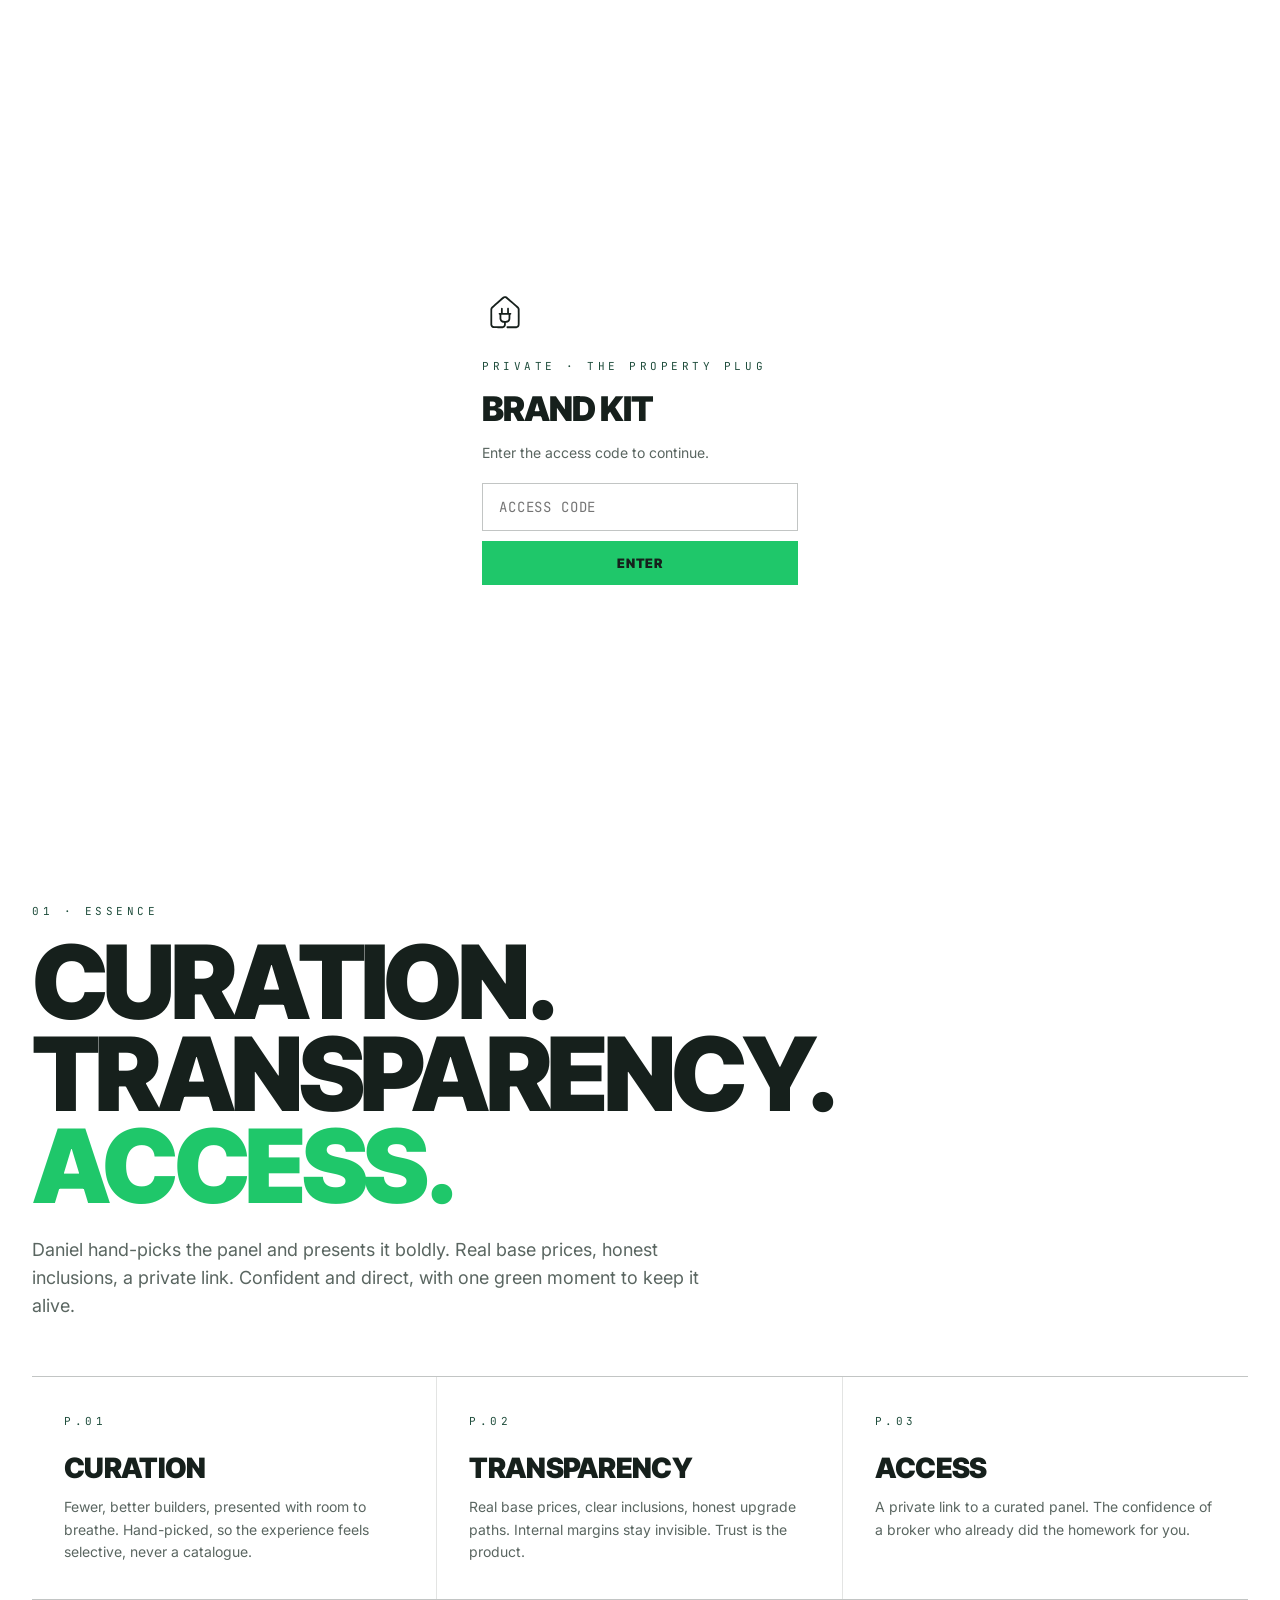
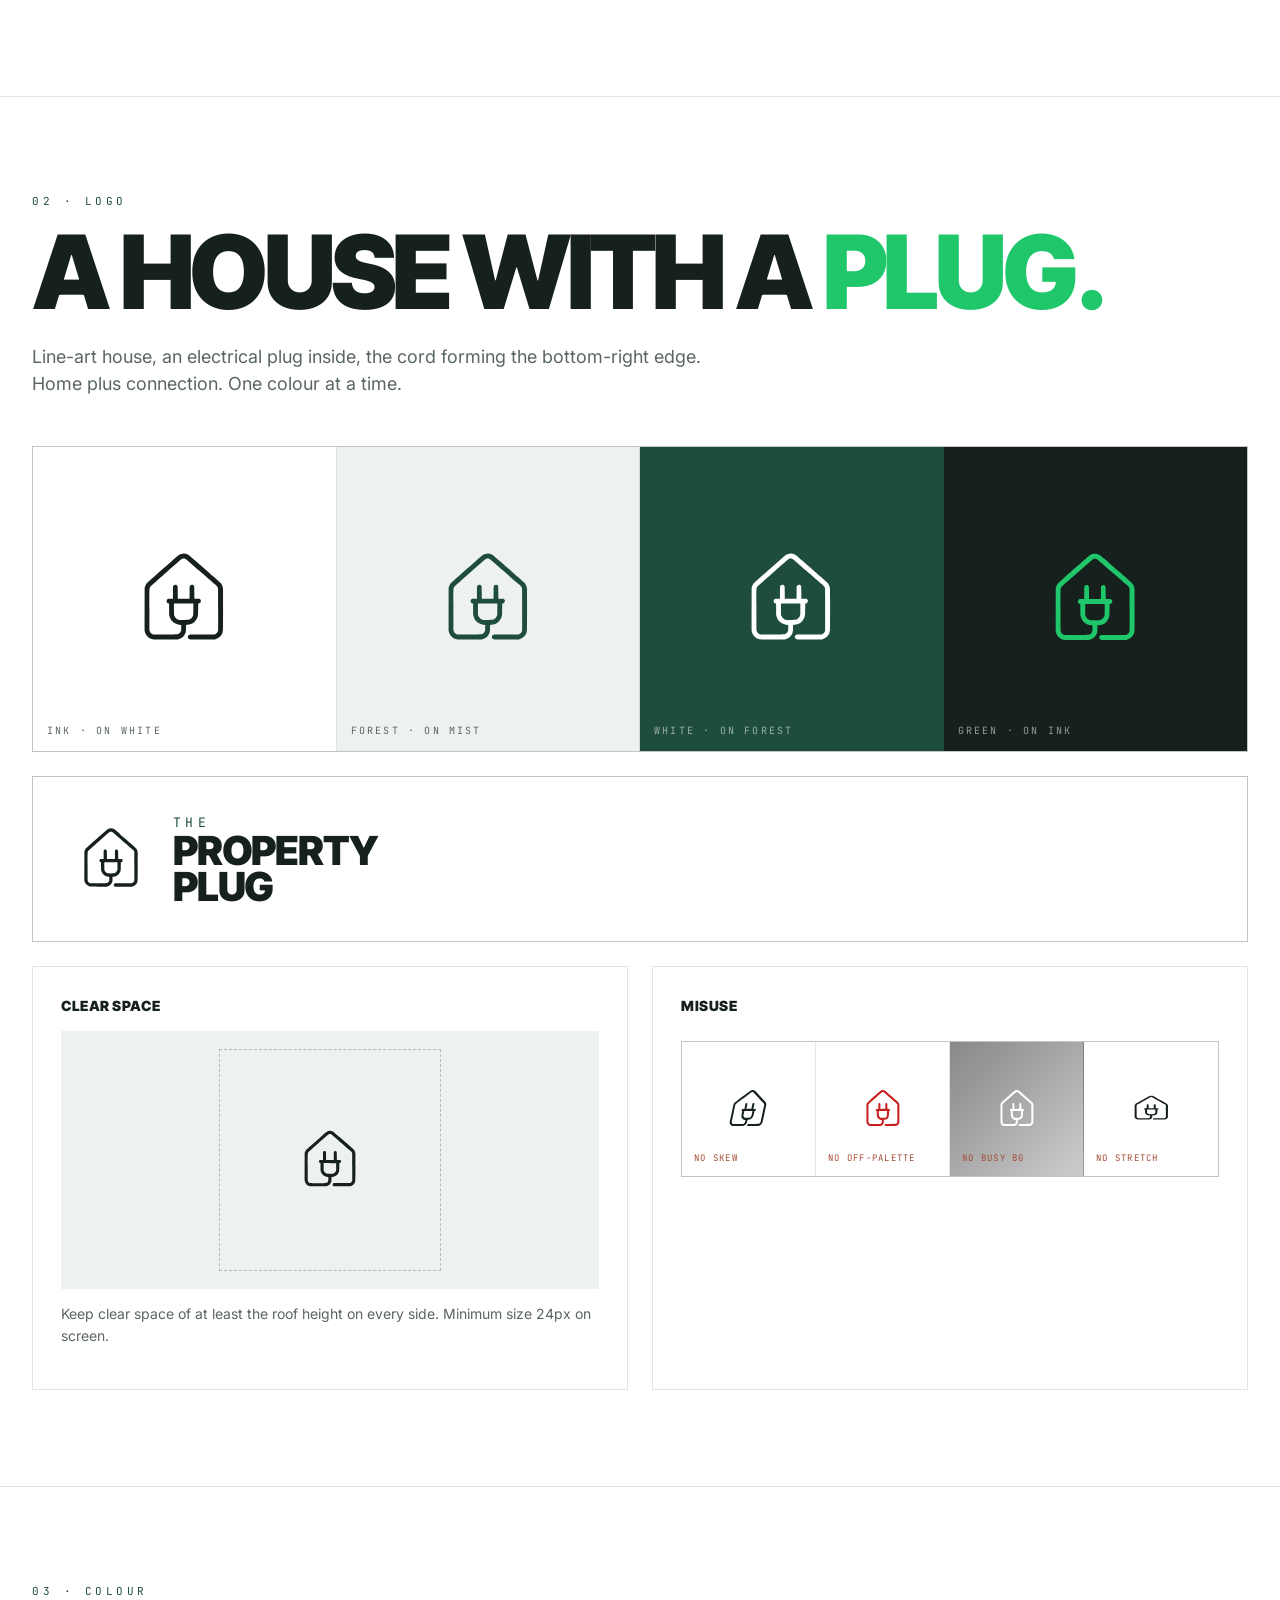
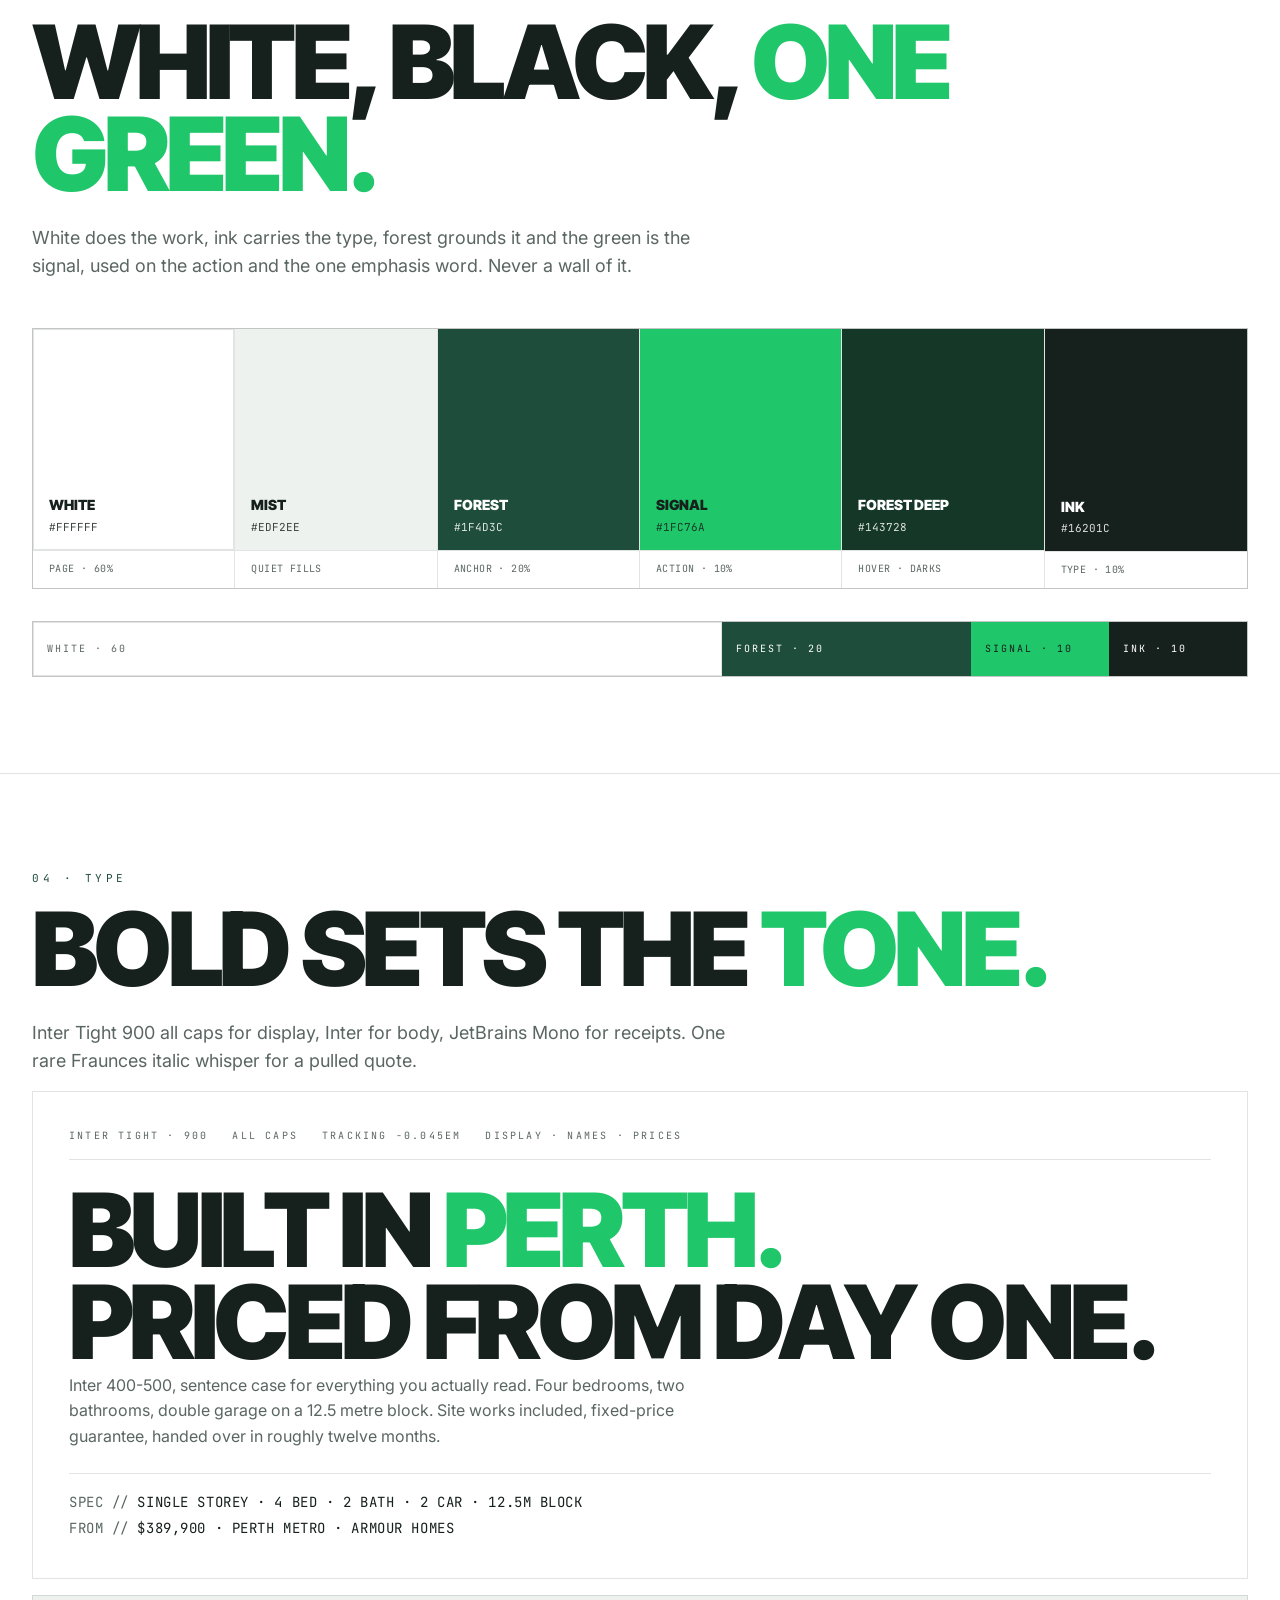
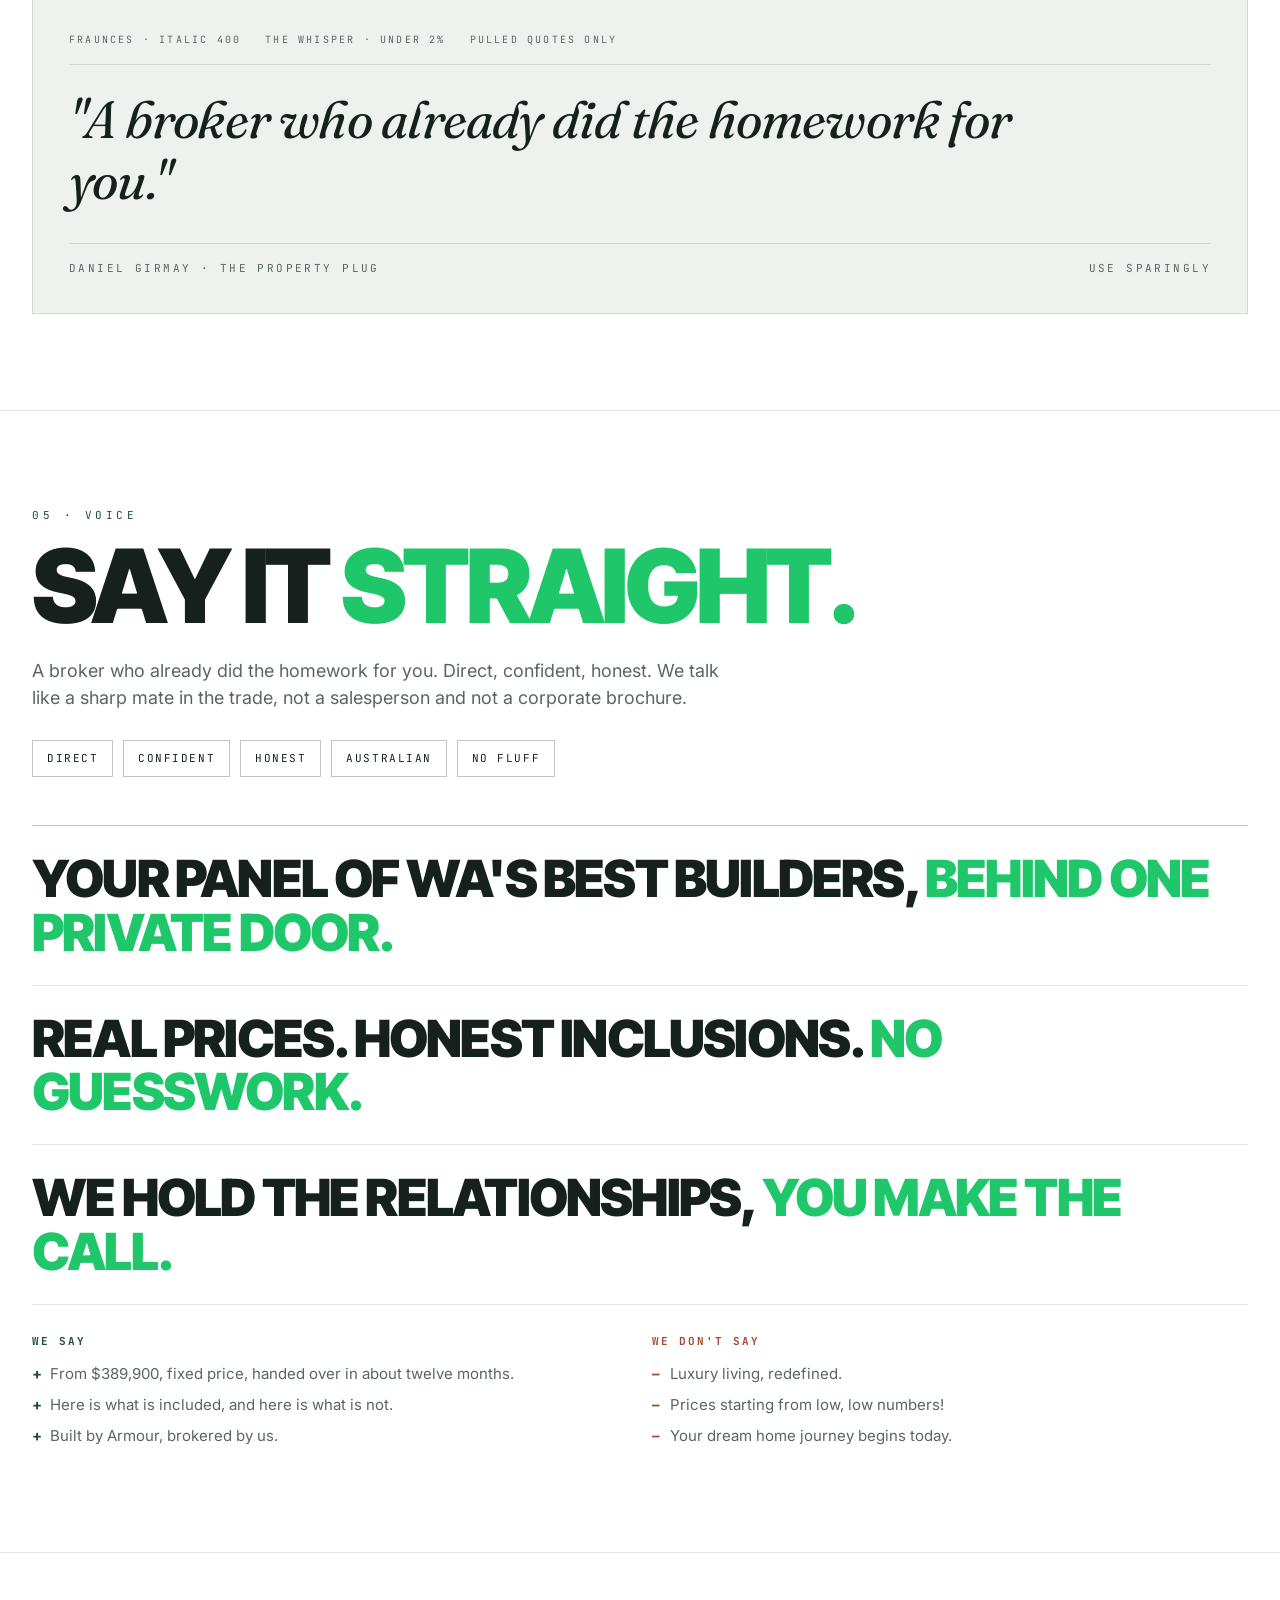
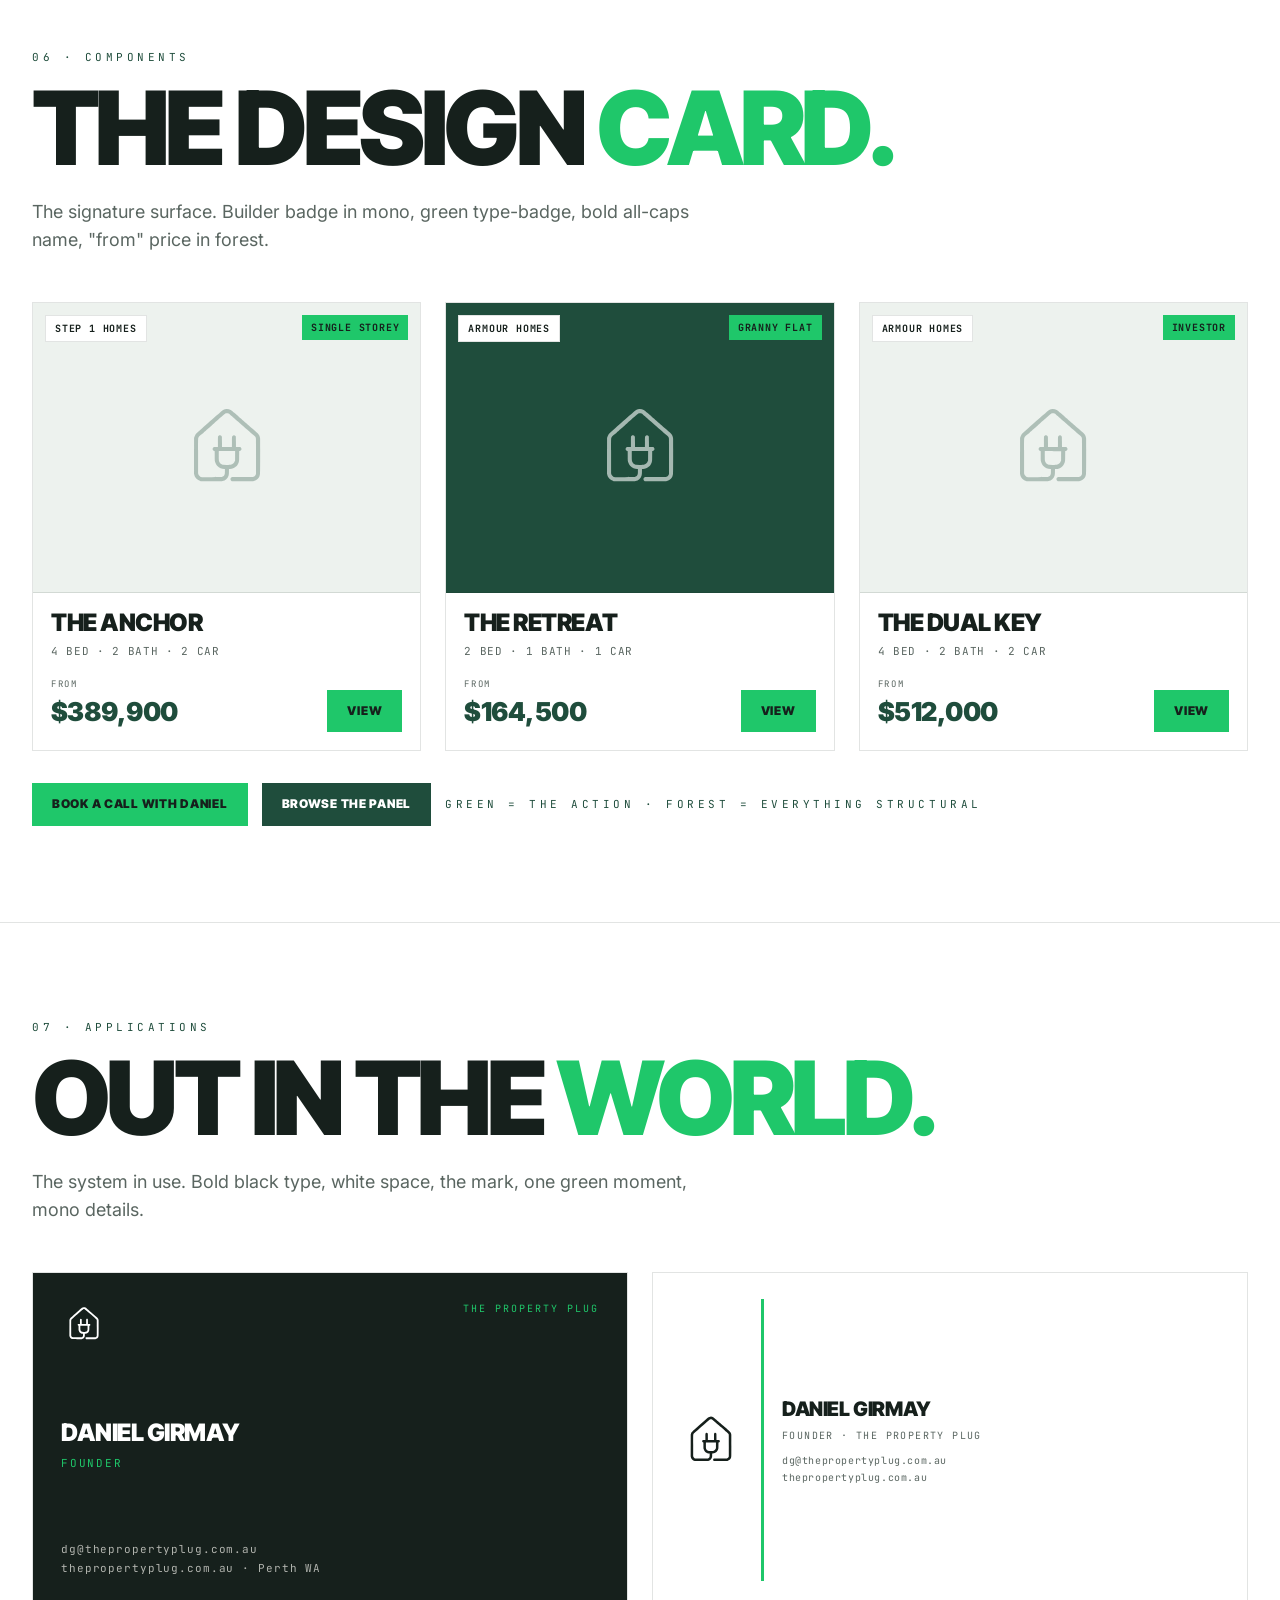
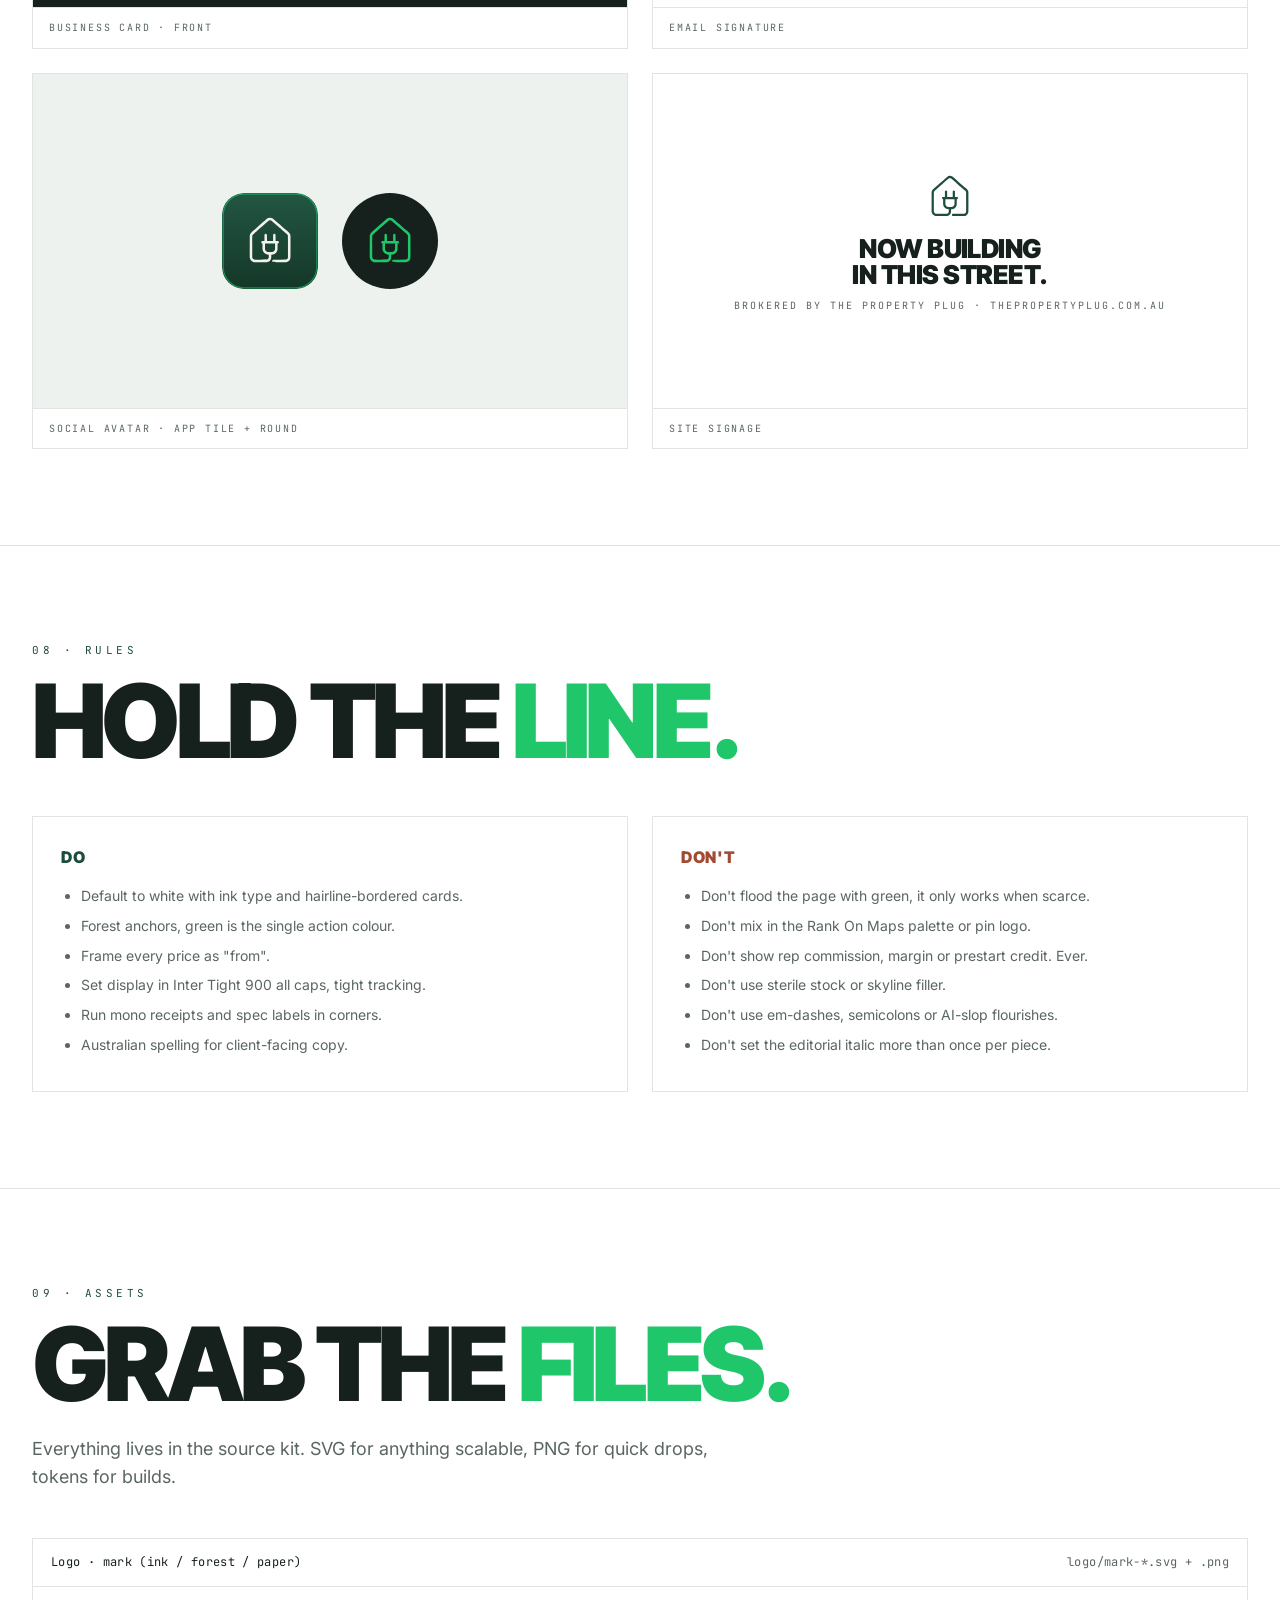
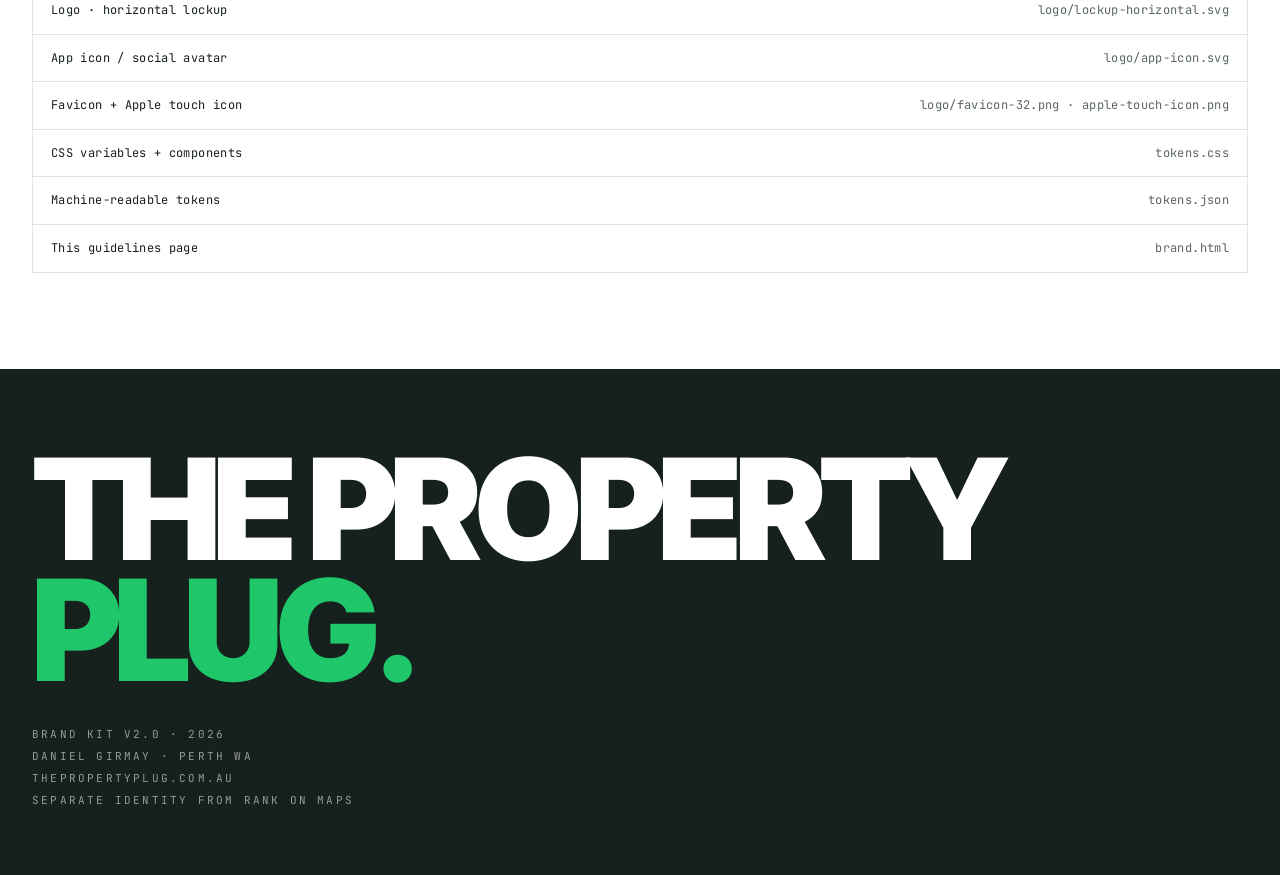
==== index.html @ bcd1299a "The Property Plug brand kit v2.0 Co-Authored-By: Claude Opus 4.8 (1M context) <noreply@anthropic.com" ====
<!doctype html>
<html lang="en-AU"><head>
<meta charset="utf-8"/><meta name="viewport" content="width=device-width, initial-scale=1"/>
<title>The Property Plug · Brand Kit</title><meta name="robots" content="noindex, nofollow"/>
<link rel="preconnect" href="https://fonts.googleapis.com"/><link rel="preconnect" href="https://fonts.gstatic.com" crossorigin/>
<link href="https://fonts.googleapis.com/css2?family=Inter+Tight:wght@400;500;700;800;900&family=Inter:wght@400;500;600;700&family=Fraunces:ital,opsz,wght@1,9..144,400&family=JetBrains+Mono:wght@400;700&display=swap" rel="stylesheet"/>
<link rel="icon" type="image/svg+xml" href="logo/app-icon.svg"/>
<style>
:root{
  --page:#FFFFFF; --ink:#16201C; --ink-2:#5A6661;
  --forest:#1F4D3C; --forest-deep:#143728;
  --signal:#1FC76A; --signal-deep:#17B65D; --mist:#EDF2EE;
  --rule:rgba(22,32,28,0.12); --rule-strong:rgba(22,32,28,0.26);
  --display:"Inter Tight",-apple-system,"Helvetica Neue",Arial,sans-serif;
  --body:"Inter",-apple-system,"Helvetica Neue",Arial,sans-serif;
  --serif:"Fraunces",Georgia,serif; --mono:"JetBrains Mono",ui-monospace,Menlo,monospace;
}
*{box-sizing:border-box} html,body{margin:0;padding:0}
body{font-family:var(--body);background:var(--page);color:var(--ink);font-size:16px;line-height:1.55;-webkit-font-smoothing:antialiased;text-rendering:optimizeLegibility}
a{color:inherit;text-decoration:none}
h1,h2,h3,h4{margin:0;font-family:var(--display)}
.wrap{max-width:1280px;margin:0 auto;padding:0 32px}
section{padding:96px 0;border-top:1px solid var(--rule)}
.kicker{font-family:var(--mono);font-size:11px;letter-spacing:.32em;text-transform:uppercase;color:var(--forest)}
.h-section{font-family:var(--display);font-weight:900;font-size:clamp(48px,8vw,112px);letter-spacing:-.045em;line-height:.9;text-transform:uppercase}
.hl{color:var(--signal)}
p.lead{font-size:18px;max-width:64ch;color:var(--ink-2);line-height:1.55;margin:24px 0 0}
svg.um{width:100%;height:100%;display:block} .mk{display:block}

.nav{position:sticky;top:0;z-index:50;background:rgba(255,255,255,.9);backdrop-filter:blur(14px);-webkit-backdrop-filter:blur(14px);border-bottom:1px solid var(--rule)}
.nav .row{display:flex;align-items:center;gap:24px;padding:14px 32px;max-width:1280px;margin:0 auto}
.nav .brand{display:flex;align-items:center;gap:10px;font-family:var(--display);font-weight:900;font-size:14px;letter-spacing:.04em;text-transform:uppercase}
.nav .brand svg{width:26px;height:26px;color:var(--ink)}
.nav .links{margin-left:auto;display:flex;gap:4px;flex-wrap:wrap}
.nav .links a{font-family:var(--mono);font-size:10px;letter-spacing:.22em;text-transform:uppercase;color:var(--ink-2);padding:8px 12px}
.nav .links a:hover{background:var(--mist);color:var(--ink)}

.hero{padding:88px 0 104px;border-bottom:1px solid var(--rule)}
.hero .grid{display:grid;grid-template-columns:1.5fr 1fr;gap:64px;align-items:end}
.hero h1{font-family:var(--display);font-weight:900;font-size:clamp(72px,13vw,196px);line-height:.84;letter-spacing:-.05em;text-transform:uppercase}
.hero .meta{display:flex;flex-direction:column}
.hero .meta .r{display:flex;gap:16px;align-items:baseline;border-top:1px solid var(--rule);padding:12px 0}
.hero .meta .k{font-family:var(--mono);font-size:10px;letter-spacing:.24em;color:var(--ink-2);text-transform:uppercase;min-width:96px}
.hero .meta .v{font-size:14px}
.hero .receipt{margin-top:56px;display:flex;justify-content:space-between;align-items:center;padding-top:24px;border-top:1px solid var(--rule-strong);font-family:var(--mono);font-size:11px;letter-spacing:.26em;color:var(--ink);text-transform:uppercase;flex-wrap:wrap;gap:10px}
@media(max-width:900px){.hero .grid{grid-template-columns:1fr}}

.pillars{display:grid;grid-template-columns:repeat(3,1fr);margin-top:56px;border-top:1px solid var(--rule-strong);border-bottom:1px solid var(--rule-strong)}
.pillar{padding:36px 32px;border-right:1px solid var(--rule)} .pillar:last-child{border-right:0}
.pillar .n{font-family:var(--mono);font-size:11px;letter-spacing:.32em;color:var(--forest);text-transform:uppercase;margin-bottom:24px}
.pillar h3{font-family:var(--display);font-weight:900;font-size:28px;letter-spacing:-.025em;line-height:1;text-transform:uppercase;margin-bottom:14px}
.pillar p{color:var(--ink-2);font-size:14px;margin:0;line-height:1.6}
@media(max-width:800px){.pillars{grid-template-columns:1fr}.pillar{border-right:0;border-bottom:1px solid var(--rule)}.pillar:last-child{border-bottom:0}}

.lg{display:grid;grid-template-columns:repeat(4,1fr);margin-top:48px;border:1px solid var(--rule-strong)}
.lc{aspect-ratio:1/1;display:flex;align-items:center;justify-content:center;position:relative;padding:17%;border-right:1px solid var(--rule)} .lc:last-child{border-right:0}
.lc.w{background:#fff} .lc.m{background:var(--mist)} .lc.f{background:var(--forest)} .lc.i{background:var(--ink)}
.lc .l{position:absolute;bottom:12px;left:14px;font-family:var(--mono);font-size:10px;letter-spacing:.22em;text-transform:uppercase;color:var(--ink-2)}
.lc.f .l,.lc.i .l{color:rgba(255,255,255,.55)}
.lockup{display:flex;align-items:center;gap:20px;margin-top:24px;padding:36px;border:1px solid var(--rule-strong)}
.lockup .the{font-family:var(--mono);font-size:13px;letter-spacing:.34em;color:var(--forest);text-transform:uppercase}
.lockup .nm{font-family:var(--display);font-weight:900;font-size:40px;letter-spacing:-.03em;line-height:.9;text-transform:uppercase}

.sw{display:grid;grid-template-columns:repeat(6,1fr);margin-top:48px;border:1px solid var(--rule-strong)}
.s{border-right:1px solid var(--rule)} .s:last-child{border-right:0}
.s .chip{aspect-ratio:1/1.1;display:flex;flex-direction:column;justify-content:flex-end;padding:14px 16px}
.s .chip .nm{font-family:var(--display);font-weight:900;font-size:14px;text-transform:uppercase} .s .chip .hx{font-family:var(--mono);font-size:11px;margin-top:3px;opacity:.85}
.s .meta{padding:10px 16px;font-family:var(--mono);font-size:10px;color:var(--ink-2);border-top:1px solid var(--rule);text-transform:uppercase;letter-spacing:.04em}
@media(max-width:1000px){.sw{grid-template-columns:repeat(3,1fr)}}@media(max-width:600px){.sw{grid-template-columns:repeat(2,1fr)}}
.ratio{display:flex;height:56px;margin-top:32px;border:1px solid var(--rule-strong);font-family:var(--mono);font-size:10px;letter-spacing:.2em;text-transform:uppercase}
.ratio>div{display:flex;align-items:center;padding:0 14px}

.tb{background:#fff;border:1px solid var(--rule);padding:36px;margin-top:16px}
.tb .m{display:flex;gap:24px;flex-wrap:wrap;font-family:var(--mono);font-size:10px;letter-spacing:.22em;text-transform:uppercase;color:var(--ink-2);margin-bottom:24px;padding-bottom:16px;border-bottom:1px solid var(--rule)}
.tb .disp{font-family:var(--display);font-weight:900;font-size:clamp(48px,8vw,116px);line-height:.9;letter-spacing:-.045em;text-transform:uppercase}
.tb .body{font-family:var(--body);font-size:16px;line-height:1.6;color:var(--ink-2);max-width:62ch;margin-top:4px}
.tb .mn{font-family:var(--mono);font-size:14px;line-height:1.85;color:var(--ink);margin-top:24px;padding-top:16px;border-top:1px solid var(--rule);letter-spacing:.04em} .tb .mn .d{color:var(--ink-2)}
.tb.ed{background:var(--mist)} .tb.ed .q{font-family:var(--serif);font-style:italic;font-weight:400;font-size:clamp(28px,5vw,52px);line-height:1.18;letter-spacing:-.015em;max-width:30ch}
.tb.ed .at{font-family:var(--mono);font-size:11px;letter-spacing:.22em;text-transform:uppercase;color:var(--ink-2);margin-top:32px;padding-top:16px;border-top:1px solid var(--rule);display:flex;justify-content:space-between}

.cards{display:grid;grid-template-columns:repeat(3,1fr);gap:24px;margin-top:48px}
.pc{background:#fff;border:1px solid var(--rule);overflow:hidden;display:flex;flex-direction:column}
.pc .img{aspect-ratio:4/3;background:var(--mist);position:relative;display:flex;align-items:center;justify-content:center;padding:22%;border-bottom:1px solid var(--rule)} .pc .img.dk{background:var(--forest)}
.pc .bb{position:absolute;top:12px;left:12px;background:#fff;font-family:var(--mono);font-size:10px;font-weight:700;letter-spacing:.08em;text-transform:uppercase;padding:5px 9px;border:1px solid var(--rule)}
.pc .t2{position:absolute;top:12px;right:12px;background:var(--signal);color:var(--ink);font-family:var(--mono);font-size:10px;font-weight:700;letter-spacing:.08em;text-transform:uppercase;padding:5px 9px}
.pc .bd{padding:18px;display:flex;flex-direction:column;flex:1}
.pc .nm{font-family:var(--display);font-weight:900;font-size:24px;letter-spacing:-.02em;text-transform:uppercase;line-height:1}
.pc .cf{font-family:var(--mono);font-size:11px;letter-spacing:.06em;text-transform:uppercase;color:var(--ink-2);margin:8px 0 18px}
.pc .ft{margin-top:auto;display:flex;align-items:flex-end;justify-content:space-between}
.pc .fr{font-family:var(--mono);font-size:9px;letter-spacing:.18em;text-transform:uppercase;color:var(--ink-2)}
.pc .pr{font-family:var(--display);font-weight:900;font-size:26px;letter-spacing:-.02em;color:var(--forest)}
.cta{display:inline-block;font-family:var(--display);font-weight:900;font-size:12px;letter-spacing:.06em;text-transform:uppercase;padding:12px 20px;background:var(--signal);color:var(--ink)} .cta:hover{background:var(--signal-deep)}
.cta.alt{background:var(--forest);color:#fff} .cta.alt:hover{background:var(--forest-deep)}
.btn{display:flex;gap:14px;align-items:center;margin-top:32px;flex-wrap:wrap}
@media(max-width:900px){.cards{grid-template-columns:1fr}}

.dd{display:grid;grid-template-columns:1fr 1fr;gap:24px;margin-top:48px}
.rc{background:#fff;border:1px solid var(--rule);padding:28px}
.rc h4{font-family:var(--display);font-weight:900;font-size:16px;letter-spacing:.04em;text-transform:uppercase;margin-bottom:16px}
.rc.do h4{color:var(--forest)} .rc.no h4{color:#A24A33}
.rc ul{padding-left:20px;margin:0;color:var(--ink-2);font-size:14px} .rc li{margin:8px 0;line-height:1.55}
@media(max-width:800px){.dd{grid-template-columns:1fr}}

footer{padding:80px 0 64px;background:var(--ink);color:var(--page)}
footer .wrap{display:flex;justify-content:space-between;align-items:flex-end;gap:32px;flex-wrap:wrap}
footer .big{font-family:var(--display);font-weight:900;font-size:clamp(56px,11vw,164px);line-height:.86;letter-spacing:-.05em;text-transform:uppercase}
footer .meta{font-family:var(--mono);font-size:11px;letter-spacing:.2em;text-transform:uppercase;color:rgba(255,255,255,.55);line-height:2}

/* clear-space + misuse */
.lg2{display:grid;grid-template-columns:repeat(2,1fr);gap:24px;margin-top:24px}
.box{border:1px solid var(--rule);padding:28px;background:#fff}
.box h4{font-family:var(--display);font-weight:900;font-size:14px;letter-spacing:.04em;text-transform:uppercase;margin-bottom:14px}
.misuse{display:grid;grid-template-columns:repeat(4,1fr);gap:0;border:1px solid var(--rule-strong);margin-top:24px}
.mi{aspect-ratio:1/1;display:flex;align-items:center;justify-content:center;position:relative;border-right:1px solid var(--rule);padding:22%}
.mi:last-child{border-right:0}
.mi .x{position:absolute;bottom:10px;left:12px;font-family:var(--mono);font-size:9px;letter-spacing:.14em;text-transform:uppercase;color:#A24A33}
/* voice */
.voice{margin-top:48px;border-top:1px solid var(--rule-strong)}
.vline{font-family:var(--display);font-weight:900;font-size:clamp(28px,4vw,52px);letter-spacing:-.035em;text-transform:uppercase;line-height:1.04;padding:26px 0;border-bottom:1px solid var(--rule)}
.vline .hl{color:var(--signal)}
.tone{display:flex;gap:10px;flex-wrap:wrap;margin-top:28px}
.tone span{font-family:var(--mono);font-size:11px;letter-spacing:.14em;text-transform:uppercase;border:1px solid var(--rule-strong);padding:9px 14px}
.say{display:grid;grid-template-columns:1fr 1fr;gap:24px;margin-top:28px}
.say .col h4{font-family:var(--mono);font-size:11px;letter-spacing:.18em;text-transform:uppercase;margin-bottom:12px}
.say .col.ok h4{color:var(--forest)} .say .col.no h4{color:#A24A33}
.say p{font-size:15px;color:var(--ink-2);margin:8px 0;padding-left:18px;position:relative}
.say .ok p::before{content:"+";position:absolute;left:0;color:var(--forest);font-weight:700}
.say .no p::before{content:"\2013";position:absolute;left:0;color:#A24A33;font-weight:700}
/* applications */
.apps{display:grid;grid-template-columns:repeat(2,1fr);gap:24px;margin-top:48px}
.app{border:1px solid var(--rule);background:#fff;overflow:hidden}
.app .cap{font-family:var(--mono);font-size:10px;letter-spacing:.18em;text-transform:uppercase;color:var(--ink-2);padding:12px 16px;border-top:1px solid var(--rule)}
.bcard{aspect-ratio:16/9;background:var(--ink);color:var(--page);padding:28px;display:flex;flex-direction:column;justify-content:space-between}
.bcard .nm{font-family:var(--display);font-weight:900;font-size:24px;text-transform:uppercase;letter-spacing:-.02em}
.bcard .ro{font-family:var(--mono);font-size:11px;letter-spacing:.16em;text-transform:uppercase;color:var(--signal);margin-top:4px}
.bcard .dt{font-family:var(--mono);font-size:11px;letter-spacing:.08em;color:rgba(244,242,236,.7);line-height:1.8}
.sig{padding:26px;display:flex;gap:18px;align-items:center;aspect-ratio:16/9}
.sig .nm{font-family:var(--display);font-weight:900;font-size:20px;text-transform:uppercase;letter-spacing:-.02em}
.sig .ro{font-family:var(--mono);font-size:10px;letter-spacing:.14em;text-transform:uppercase;color:var(--ink-2);margin:3px 0 8px}
.sig .dt{font-family:var(--mono);font-size:10px;letter-spacing:.06em;color:var(--ink-2);line-height:1.7}
.sig .bar{width:3px;align-self:stretch;background:var(--signal)}
.av{aspect-ratio:16/9;display:flex;gap:24px;align-items:center;justify-content:center;background:var(--mist)}
.av .a{width:96px;height:96px;border-radius:22px;overflow:hidden}
.av .a.round{border-radius:999px}
.sign{aspect-ratio:16/9;background:#fff;display:flex;flex-direction:column;align-items:center;justify-content:center;text-align:center;padding:24px;gap:10px}
.sign .t{font-family:var(--display);font-weight:900;font-size:26px;text-transform:uppercase;letter-spacing:-.02em;line-height:1}
.sign .s{font-family:var(--mono);font-size:10px;letter-spacing:.2em;text-transform:uppercase;color:var(--ink-2)}
@media(max-width:820px){.apps{grid-template-columns:1fr}.misuse{grid-template-columns:1fr 1fr}.say{grid-template-columns:1fr}.lg2{grid-template-columns:1fr}}
/* assets */
.assets{border:1px solid var(--rule);margin-top:48px}
.assets .a{display:flex;justify-content:space-between;gap:16px;padding:14px 18px;border-bottom:1px solid var(--rule);font-family:var(--mono);font-size:12px;letter-spacing:.03em}
.assets .a:last-child{border-bottom:0}
.assets .a .k{color:var(--ink)} .assets .a .v{color:var(--ink-2);text-align:right}

</style></head><body>

<svg width="0" height="0" style="position:absolute" aria-hidden="true"><symbol id="mark" viewBox="0 0 1254 1254"><g transform="translate(0,1254) scale(0.1,-0.1)" fill="currentColor" stroke="none"><path d="M6151 10849 c-157 -19 -329 -87 -447 -176 -50 -37 -1298 -1136 -2671
-2350 -387 -342 -502 -454 -572 -557 -51 -74 -109 -204 -138 -311 l-28 -100
-3 -2135 c-2 -1585 0 -2154 8 -2210 63 -404 376 -742 786 -847 64 -17 158 -18
1314 -18 l1245 0 89 23 c346 88 605 326 715 657 43 130 51 213 51 519 l0 273
128 6 c269 13 518 113 716 290 123 109 256 312 315 479 65 186 64 179 70 812
l6 578 49 5 c169 14 274 195 202 348 -23 52 -78 107 -125 128 -16 7 -117 14
-271 17 l-245 5 -5 615 c-5 612 -5 615 -27 657 -77 142 -278 172 -384 56 -68
-74 -63 -22 -69 -708 l-5 -620 -597 -3 -597 -2 -3 612 c-3 607 -3 613 -25 653
-48 90 -127 139 -221 138 -108 -1 -204 -72 -232 -171 -6 -23 -10 -254 -10
-634 l0 -598 -218 0 c-248 0 -286 -7 -347 -67 -52 -51 -75 -105 -75 -181 0
-128 80 -221 212 -246 l37 -7 4 -567 c3 -535 5 -572 25 -657 54 -230 148 -412
297 -573 207 -224 524 -362 833 -362 l72 0 0 -262 c0 -287 -8 -343 -58 -446
-37 -77 -119 -162 -193 -202 -129 -68 -43 -64 -1326 -67 -1282 -4 -1242 -6
-1373 59 -138 67 -248 219 -270 373 -6 45 -10 800 -9 2105 0 2252 -4 2130 64
2259 47 88 72 115 325 336 112 99 245 216 295 261 49 44 185 163 300 264 116
102 531 468 924 815 1211 1068 1322 1164 1377 1190 128 61 268 59 392 -4 47
-24 144 -108 1392 -1196 491 -429 1319 -1150 1516 -1320 253 -219 292 -258
333 -334 66 -124 61 39 59 -2298 l-3 -2118 -22 -58 c-49 -129 -155 -239 -284
-295 l-64 -27 -1255 -5 c-1246 -5 -1255 -5 -1300 -26 -95 -44 -150 -127 -150
-229 0 -76 24 -128 83 -182 85 -78 -2 -74 1398 -71 l1244 3 95 26 c52 15 126
41 164 58 236 107 441 325 526 560 69 191 64 -4 68 2311 2 1440 0 2128 -8
2201 -13 133 -40 229 -95 348 -91 190 -129 230 -700 727 -220 191 -539 470
-710 619 -391 341 -895 781 -1089 950 -82 72 -296 258 -475 414 -379 329 -365
318 -467 376 -164 94 -377 137 -563 114z m191 -5069 l899 0 -3 -557 -3 -558
-28 -80 c-85 -241 -270 -407 -506 -451 -67 -13 -152 -15 -484 -12 l-402 4 -80
27 c-172 58 -308 174 -384 328 -76 156 -75 143 -78 709 -2 278 0 524 3 547 5
40 7 42 42 46 20 3 57 3 81 1 24 -2 448 -4 943 -4z"/></g></symbol></svg>

<nav class="nav"><div class="row">
  <div class="brand"><svg viewBox="0 0 1254 1254"><use href="#mark"/></svg><span>The Property Plug · Brand Kit</span></div>
  <div class="links"><a href="#essence">Essence</a><a href="#logo">Logo</a><a href="#colour">Colour</a><a href="#type">Type</a><a href="#voice">Voice</a><a href="#components">Components</a><a href="#apps">Applications</a><a href="#assets">Assets</a></div>
</div></nav>

<header class="hero"><div class="wrap">
  <div class="grid">
    <div><div class="kicker">Brand Kit · v2.0 · 2026</div>
      <h1 style="margin-top:18px">The<br/>Property<br/><span class="hl">Plug.</span></h1></div>
    <div class="meta">
      <div class="r"><span class="k">Business</span><span class="v">WA home-building brokerage</span></div>
      <div class="r"><span class="k">Market</span><span class="v">Perth metro, Western Australia</span></div>
      <div class="r"><span class="k">Founder</span><span class="v">Daniel Girmay</span></div>
      <div class="r"><span class="k">System</span><span class="v">White, bold black type, one green</span></div>
    </div>
  </div>
  <div class="receipt"><span>Your panel of WA's best builders, behind one private door.</span><span>THEPROPERTYPLUG.COM.AU</span></div>
</div></header>

<section id="essence"><div class="wrap">
  <div class="kicker">01 · Essence</div>
  <h2 class="h-section" style="margin-top:16px">Curation. Transparency. <span class="hl">Access.</span></h2>
  <p class="lead">Daniel hand-picks the panel and presents it boldly. Real base prices, honest inclusions, a private link. Confident and direct, with one green moment to keep it alive.</p>
  <div class="pillars">
    <div class="pillar"><div class="n">P.01</div><h3>Curation</h3><p>Fewer, better builders, presented with room to breathe. Hand-picked, so the experience feels selective, never a catalogue.</p></div>
    <div class="pillar"><div class="n">P.02</div><h3>Transparency</h3><p>Real base prices, clear inclusions, honest upgrade paths. Internal margins stay invisible. Trust is the product.</p></div>
    <div class="pillar"><div class="n">P.03</div><h3>Access</h3><p>A private link to a curated panel. The confidence of a broker who already did the homework for you.</p></div>
  </div>
</div></section>

<section id="logo"><div class="wrap">
  <div class="kicker">02 · Logo</div>
  <h2 class="h-section" style="margin-top:16px">A house with a <span class="hl">plug.</span></h2>
  <p class="lead">Line-art house, an electrical plug inside, the cord forming the bottom-right edge. Home plus connection. One colour at a time.</p>
  <div class="lg">
    <div class="lc w"><div class="mk" style="width:62%;color:var(--ink)"><svg class="um" viewBox="0 0 1254 1254"><use href="#mark"/></svg></div><span class="l">Ink · on white</span></div>
    <div class="lc m"><div class="mk" style="width:62%;color:var(--forest)"><svg class="um" viewBox="0 0 1254 1254"><use href="#mark"/></svg></div><span class="l">Forest · on mist</span></div>
    <div class="lc f"><div class="mk" style="width:62%;color:#fff"><svg class="um" viewBox="0 0 1254 1254"><use href="#mark"/></svg></div><span class="l">White · on forest</span></div>
    <div class="lc i"><div class="mk" style="width:62%;color:var(--signal)"><svg class="um" viewBox="0 0 1254 1254"><use href="#mark"/></svg></div><span class="l">Green · on ink</span></div>
  </div>
  <div class="lockup">
    <div class="mk" style="width:84px;height:84px;color:var(--ink)"><svg class="um" viewBox="0 0 1254 1254"><use href="#mark"/></svg></div>
    <div><div class="the">The</div><div class="nm">Property<br/>Plug</div></div>
  </div>
  <div class="lg2">
    <div class="box"><h4>Clear space</h4><div style="display:flex;align-items:center;justify-content:center;padding:18px;background:var(--mist)"><div style="border:1px dashed var(--rule-strong);padding:14%;"><div style="width:80px;height:80px;color:var(--ink)"><svg class="um" viewBox="0 0 1254 1254"><use href="#mark"/></svg></div></div></div><p style="font-size:14px;color:var(--ink-2);margin-top:14px">Keep clear space of at least the roof height on every side. Minimum size 24px on screen.</p></div>
    <div class="box"><h4>Misuse</h4><div class="misuse">
      <div class="mi" style="background:#fff"><div style="width:70%;color:var(--ink);transform:skewX(-12deg)"><svg class="um" viewBox="0 0 1254 1254"><use href="#mark"/></svg></div><span class="x">No skew</span></div>
      <div class="mi" style="background:#fff"><div style="width:70%;color:#C81E1E"><svg class="um" viewBox="0 0 1254 1254"><use href="#mark"/></svg></div><span class="x">No off-palette</span></div>
      <div class="mi" style="background:linear-gradient(135deg,#888,#ccc)"><div style="width:70%;color:#fff"><svg class="um" viewBox="0 0 1254 1254"><use href="#mark"/></svg></div><span class="x">No busy bg</span></div>
      <div class="mi" style="background:#fff"><div style="width:70%;height:46%;overflow:hidden;color:var(--ink)"><svg class="um" viewBox="0 0 1254 1254" preserveAspectRatio="none"><use href="#mark"/></svg></div><span class="x">No stretch</span></div>
    </div></div>
  </div>

</div></section>

<section id="colour"><div class="wrap">
  <div class="kicker">03 · Colour</div>
  <h2 class="h-section" style="margin-top:16px">White, black, <span class="hl">one green.</span></h2>
  <p class="lead">White does the work, ink carries the type, forest grounds it and the green is the signal, used on the action and the one emphasis word. Never a wall of it.</p>
  <div class="sw">
    <div class="s"><div class="chip" style="background:#FFFFFF;color:#16201C;box-shadow:inset 0 0 0 1px var(--rule)"><div class="nm">White</div><div class="hx">#FFFFFF</div></div><div class="meta">Page · 60%</div></div>
    <div class="s"><div class="chip" style="background:#EDF2EE;color:#16201C"><div class="nm">Mist</div><div class="hx">#EDF2EE</div></div><div class="meta">Quiet fills</div></div>
    <div class="s"><div class="chip" style="background:#1F4D3C;color:#fff"><div class="nm">Forest</div><div class="hx">#1F4D3C</div></div><div class="meta">Anchor · 20%</div></div>
    <div class="s"><div class="chip" style="background:#1FC76A;color:#16201C"><div class="nm">Signal</div><div class="hx">#1FC76A</div></div><div class="meta">Action · 10%</div></div>
    <div class="s"><div class="chip" style="background:#143728;color:#fff"><div class="nm">Forest Deep</div><div class="hx">#143728</div></div><div class="meta">Hover · darks</div></div>
    <div class="s"><div class="chip" style="background:#16201C;color:#fff"><div class="nm">Ink</div><div class="hx">#16201C</div></div><div class="meta">Type · 10%</div></div>
  </div>
  <div class="ratio">
    <div style="flex:60;background:#FFFFFF;color:#5A6661;box-shadow:inset 0 0 0 1px var(--rule)">White · 60</div>
    <div style="flex:20;background:#1F4D3C;color:#fff">Forest · 20</div>
    <div style="flex:10;background:#1FC76A;color:#16201C">Signal · 10</div>
    <div style="flex:10;background:#16201C;color:#fff">Ink · 10</div>
  </div>
</div></section>

<section id="type"><div class="wrap">
  <div class="kicker">04 · Type</div>
  <h2 class="h-section" style="margin-top:16px">Bold sets the <span class="hl">tone.</span></h2>
  <p class="lead">Inter Tight 900 all caps for display, Inter for body, JetBrains Mono for receipts. One rare Fraunces italic whisper for a pulled quote.</p>
  <div class="tb">
    <div class="m"><span>Inter Tight · 900</span><span>All caps</span><span>Tracking -0.045em</span><span>Display · names · prices</span></div>
    <div class="disp">Built in <span class="hl">Perth.</span><br/>Priced from day one.</div>
    <div class="body">Inter 400-500, sentence case for everything you actually read. Four bedrooms, two bathrooms, double garage on a 12.5 metre block. Site works included, fixed-price guarantee, handed over in roughly twelve months.</div>
    <div class="mn"><span class="d">SPEC //</span> SINGLE STOREY · 4 BED · 2 BATH · 2 CAR · 12.5M BLOCK<br/><span class="d">FROM //</span> $389,900 · PERTH METRO · ARMOUR HOMES</div>
  </div>
  <div class="tb ed">
    <div class="m"><span>Fraunces · italic 400</span><span>The whisper · under 2%</span><span>Pulled quotes only</span></div>
    <div class="q">"A broker who already did the homework for you."</div>
    <div class="at"><span>Daniel Girmay · The Property Plug</span><span>USE SPARINGLY</span></div>
  </div>
</div></section>

<section id="voice"><div class="wrap">
  <div class="kicker">05 · Voice</div>
  <h2 class="h-section" style="margin-top:16px">Say it <span class="hl">straight.</span></h2>
  <p class="lead">A broker who already did the homework for you. Direct, confident, honest. We talk like a sharp mate in the trade, not a salesperson and not a corporate brochure.</p>
  <div class="tone"><span>Direct</span><span>Confident</span><span>Honest</span><span>Australian</span><span>No fluff</span></div>
  <div class="voice">
    <div class="vline">Your panel of WA's best builders, <span class="hl">behind one private door.</span></div>
    <div class="vline">Real prices. Honest inclusions. <span class="hl">No guesswork.</span></div>
    <div class="vline">We hold the relationships, <span class="hl">you make the call.</span></div>
  </div>
  <div class="say">
    <div class="col ok"><h4>We say</h4><p>From $389,900, fixed price, handed over in about twelve months.</p><p>Here is what is included, and here is what is not.</p><p>Built by Armour, brokered by us.</p></div>
    <div class="col no"><h4>We don't say</h4><p>Luxury living, redefined.</p><p>Prices starting from low, low numbers!</p><p>Your dream home journey begins today.</p></div>
  </div>
</div></section>

<section id="components"><div class="wrap">
  <div class="kicker">06 · Components</div>
  <h2 class="h-section" style="margin-top:16px">The design <span class="hl">card.</span></h2>
  <p class="lead">The signature surface. Builder badge in mono, green type-badge, bold all-caps name, "from" price in forest.</p>
  <div class="cards">
    <div class="pc"><div class="img"><span class="bb">Step 1 Homes</span><span class="t2">Single Storey</span><div class="mk" style="width:48%;color:var(--forest);opacity:.3"><svg class="um" viewBox="0 0 1254 1254"><use href="#mark"/></svg></div></div><div class="bd"><div class="nm">The Anchor</div><div class="cf">4 Bed · 2 Bath · 2 Car</div><div class="ft"><div><div class="fr">From</div><div class="pr">$389,900</div></div><a class="cta" href="#">View</a></div></div></div>
    <div class="pc"><div class="img dk"><span class="bb">Armour Homes</span><span class="t2">Granny Flat</span><div class="mk" style="width:48%;color:#fff;opacity:.6"><svg class="um" viewBox="0 0 1254 1254"><use href="#mark"/></svg></div></div><div class="bd"><div class="nm">The Retreat</div><div class="cf">2 Bed · 1 Bath · 1 Car</div><div class="ft"><div><div class="fr">From</div><div class="pr">$164,500</div></div><a class="cta" href="#">View</a></div></div></div>
    <div class="pc"><div class="img"><span class="bb">Armour Homes</span><span class="t2">Investor</span><div class="mk" style="width:48%;color:var(--forest);opacity:.3"><svg class="um" viewBox="0 0 1254 1254"><use href="#mark"/></svg></div></div><div class="bd"><div class="nm">The Dual Key</div><div class="cf">4 Bed · 2 Bath · 2 Car</div><div class="ft"><div><div class="fr">From</div><div class="pr">$512,000</div></div><a class="cta" href="#">View</a></div></div></div>
  </div>
  <div class="btn"><a class="cta" href="#">Book a call with Daniel</a><a class="cta alt" href="#">Browse the panel</a><span class="kicker">Green = the action · forest = everything structural</span></div>
</div></section>

<section id="apps"><div class="wrap">
  <div class="kicker">07 · Applications</div>
  <h2 class="h-section" style="margin-top:16px">Out in the <span class="hl">world.</span></h2>
  <p class="lead">The system in use. Bold black type, white space, the mark, one green moment, mono details.</p>
  <div class="apps">
    <div class="app">
      <div class="bcard">
        <div style="display:flex;justify-content:space-between;align-items:flex-start"><div style="width:46px;height:46px;color:var(--page)"><svg class="um" viewBox="0 0 1254 1254"><use href="#mark"/></svg></div><div style="font-family:var(--mono);font-size:10px;letter-spacing:.2em;color:var(--signal)">THE PROPERTY PLUG</div></div>
        <div><div class="nm">Daniel Girmay</div><div class="ro">Founder</div></div>
        <div class="dt">dg@thepropertyplug.com.au<br/>thepropertyplug.com.au · Perth WA</div>
      </div>
      <div class="cap">Business card · front</div>
    </div>
    <div class="app">
      <div class="sig">
        <div style="width:64px;height:64px;color:var(--ink)"><svg class="um" viewBox="0 0 1254 1254"><use href="#mark"/></svg></div>
        <div class="bar"></div>
        <div><div class="nm">Daniel Girmay</div><div class="ro">Founder · The Property Plug</div><div class="dt">dg@thepropertyplug.com.au<br/>thepropertyplug.com.au</div></div>
      </div>
      <div class="cap">Email signature</div>
    </div>
    <div class="app">
      <div class="av">
        <div class="a"><svg width="96" height="96" viewBox="0 0 240 240" fill="none"><defs><linearGradient id="av1" x1="0" y1="0" x2="0" y2="240" gradientUnits="userSpaceOnUse"><stop offset="0" stop-color="#235643"/><stop offset="1" stop-color="#143728"/></linearGradient></defs><rect width="240" height="240" rx="54" fill="url(#av1)"/><rect x="3" y="3" width="234" height="234" rx="52" fill="none" stroke="#1FC76A" stroke-width="3" opacity=".6"/><g transform="translate(40,40) scale(0.128)"><g transform="translate(0,1254) scale(0.1,-0.1)" fill="#F4F2EC" stroke="none"><path d="M6151 10849 c-157 -19 -329 -87 -447 -176 -50 -37 -1298 -1136 -2671
-2350 -387 -342 -502 -454 -572 -557 -51 -74 -109 -204 -138 -311 l-28 -100
-3 -2135 c-2 -1585 0 -2154 8 -2210 63 -404 376 -742 786 -847 64 -17 158 -18
1314 -18 l1245 0 89 23 c346 88 605 326 715 657 43 130 51 213 51 519 l0 273
128 6 c269 13 518 113 716 290 123 109 256 312 315 479 65 186 64 179 70 812
l6 578 49 5 c169 14 274 195 202 348 -23 52 -78 107 -125 128 -16 7 -117 14
-271 17 l-245 5 -5 615 c-5 612 -5 615 -27 657 -77 142 -278 172 -384 56 -68
-74 -63 -22 -69 -708 l-5 -620 -597 -3 -597 -2 -3 612 c-3 607 -3 613 -25 653
-48 90 -127 139 -221 138 -108 -1 -204 -72 -232 -171 -6 -23 -10 -254 -10
-634 l0 -598 -218 0 c-248 0 -286 -7 -347 -67 -52 -51 -75 -105 -75 -181 0
-128 80 -221 212 -246 l37 -7 4 -567 c3 -535 5 -572 25 -657 54 -230 148 -412
297 -573 207 -224 524 -362 833 -362 l72 0 0 -262 c0 -287 -8 -343 -58 -446
-37 -77 -119 -162 -193 -202 -129 -68 -43 -64 -1326 -67 -1282 -4 -1242 -6
-1373 59 -138 67 -248 219 -270 373 -6 45 -10 800 -9 2105 0 2252 -4 2130 64
2259 47 88 72 115 325 336 112 99 245 216 295 261 49 44 185 163 300 264 116
102 531 468 924 815 1211 1068 1322 1164 1377 1190 128 61 268 59 392 -4 47
-24 144 -108 1392 -1196 491 -429 1319 -1150 1516 -1320 253 -219 292 -258
333 -334 66 -124 61 39 59 -2298 l-3 -2118 -22 -58 c-49 -129 -155 -239 -284
-295 l-64 -27 -1255 -5 c-1246 -5 -1255 -5 -1300 -26 -95 -44 -150 -127 -150
-229 0 -76 24 -128 83 -182 85 -78 -2 -74 1398 -71 l1244 3 95 26 c52 15 126
41 164 58 236 107 441 325 526 560 69 191 64 -4 68 2311 2 1440 0 2128 -8
2201 -13 133 -40 229 -95 348 -91 190 -129 230 -700 727 -220 191 -539 470
-710 619 -391 341 -895 781 -1089 950 -82 72 -296 258 -475 414 -379 329 -365
318 -467 376 -164 94 -377 137 -563 114z m191 -5069 l899 0 -3 -557 -3 -558
-28 -80 c-85 -241 -270 -407 -506 -451 -67 -13 -152 -15 -484 -12 l-402 4 -80
27 c-172 58 -308 174 -384 328 -76 156 -75 143 -78 709 -2 278 0 524 3 547 5
40 7 42 42 46 20 3 57 3 81 1 24 -2 448 -4 943 -4z"/></g></g></svg></div>
        <div class="a round"><svg width="96" height="96" viewBox="0 0 240 240" fill="none"><rect width="240" height="240" fill="#16201C"/><g transform="translate(40,40) scale(0.128)"><g transform="translate(0,1254) scale(0.1,-0.1)" fill="#1FC76A" stroke="none"><path d="M6151 10849 c-157 -19 -329 -87 -447 -176 -50 -37 -1298 -1136 -2671
-2350 -387 -342 -502 -454 -572 -557 -51 -74 -109 -204 -138 -311 l-28 -100
-3 -2135 c-2 -1585 0 -2154 8 -2210 63 -404 376 -742 786 -847 64 -17 158 -18
1314 -18 l1245 0 89 23 c346 88 605 326 715 657 43 130 51 213 51 519 l0 273
128 6 c269 13 518 113 716 290 123 109 256 312 315 479 65 186 64 179 70 812
l6 578 49 5 c169 14 274 195 202 348 -23 52 -78 107 -125 128 -16 7 -117 14
-271 17 l-245 5 -5 615 c-5 612 -5 615 -27 657 -77 142 -278 172 -384 56 -68
-74 -63 -22 -69 -708 l-5 -620 -597 -3 -597 -2 -3 612 c-3 607 -3 613 -25 653
-48 90 -127 139 -221 138 -108 -1 -204 -72 -232 -171 -6 -23 -10 -254 -10
-634 l0 -598 -218 0 c-248 0 -286 -7 -347 -67 -52 -51 -75 -105 -75 -181 0
-128 80 -221 212 -246 l37 -7 4 -567 c3 -535 5 -572 25 -657 54 -230 148 -412
297 -573 207 -224 524 -362 833 -362 l72 0 0 -262 c0 -287 -8 -343 -58 -446
-37 -77 -119 -162 -193 -202 -129 -68 -43 -64 -1326 -67 -1282 -4 -1242 -6
-1373 59 -138 67 -248 219 -270 373 -6 45 -10 800 -9 2105 0 2252 -4 2130 64
2259 47 88 72 115 325 336 112 99 245 216 295 261 49 44 185 163 300 264 116
102 531 468 924 815 1211 1068 1322 1164 1377 1190 128 61 268 59 392 -4 47
-24 144 -108 1392 -1196 491 -429 1319 -1150 1516 -1320 253 -219 292 -258
333 -334 66 -124 61 39 59 -2298 l-3 -2118 -22 -58 c-49 -129 -155 -239 -284
-295 l-64 -27 -1255 -5 c-1246 -5 -1255 -5 -1300 -26 -95 -44 -150 -127 -150
-229 0 -76 24 -128 83 -182 85 -78 -2 -74 1398 -71 l1244 3 95 26 c52 15 126
41 164 58 236 107 441 325 526 560 69 191 64 -4 68 2311 2 1440 0 2128 -8
2201 -13 133 -40 229 -95 348 -91 190 -129 230 -700 727 -220 191 -539 470
-710 619 -391 341 -895 781 -1089 950 -82 72 -296 258 -475 414 -379 329 -365
318 -467 376 -164 94 -377 137 -563 114z m191 -5069 l899 0 -3 -557 -3 -558
-28 -80 c-85 -241 -270 -407 -506 -451 -67 -13 -152 -15 -484 -12 l-402 4 -80
27 c-172 58 -308 174 -384 328 -76 156 -75 143 -78 709 -2 278 0 524 3 547 5
40 7 42 42 46 20 3 57 3 81 1 24 -2 448 -4 943 -4z"/></g></g></svg></div>
      </div>
      <div class="cap">Social avatar · app tile + round</div>
    </div>
    <div class="app">
      <div class="sign">
        <div style="width:58px;height:58px;color:var(--forest)"><svg class="um" viewBox="0 0 1254 1254"><use href="#mark"/></svg></div>
        <div class="t">Now building<br/>in this street.</div>
        <div class="s">Brokered by The Property Plug · thepropertyplug.com.au</div>
      </div>
      <div class="cap">Site signage</div>
    </div>
  </div>
</div></section>

<section id="rules"><div class="wrap">
  <div class="kicker">08 · Rules</div>
  <h2 class="h-section" style="margin-top:16px">Hold the <span class="hl">line.</span></h2>
  <div class="dd">
    <div class="rc do"><h4>Do</h4><ul><li>Default to white with ink type and hairline-bordered cards.</li><li>Forest anchors, green is the single action colour.</li><li>Frame every price as "from".</li><li>Set display in Inter Tight 900 all caps, tight tracking.</li><li>Run mono receipts and spec labels in corners.</li><li>Australian spelling for client-facing copy.</li></ul></div>
    <div class="rc no"><h4>Don't</h4><ul><li>Don't flood the page with green, it only works when scarce.</li><li>Don't mix in the Rank On Maps palette or pin logo.</li><li>Don't show rep commission, margin or prestart credit. Ever.</li><li>Don't use sterile stock or skyline filler.</li><li>Don't use em-dashes, semicolons or AI-slop flourishes.</li><li>Don't set the editorial italic more than once per piece.</li></ul></div>
  </div>
</div></section>

<section id="assets"><div class="wrap">
  <div class="kicker">09 · Assets</div>
  <h2 class="h-section" style="margin-top:16px">Grab the <span class="hl">files.</span></h2>
  <p class="lead">Everything lives in the source kit. SVG for anything scalable, PNG for quick drops, tokens for builds.</p>
  <div class="assets">
    <div class="a"><span class="k">Logo · mark (ink / forest / paper)</span><span class="v">logo/mark-*.svg + .png</span></div>
    <div class="a"><span class="k">Logo · horizontal lockup</span><span class="v">logo/lockup-horizontal.svg</span></div>
    <div class="a"><span class="k">App icon / social avatar</span><span class="v">logo/app-icon.svg</span></div>
    <div class="a"><span class="k">Favicon + Apple touch icon</span><span class="v">logo/favicon-32.png · apple-touch-icon.png</span></div>
    <div class="a"><span class="k">CSS variables + components</span><span class="v">tokens.css</span></div>
    <div class="a"><span class="k">Machine-readable tokens</span><span class="v">tokens.json</span></div>
    <div class="a"><span class="k">This guidelines page</span><span class="v">brand.html</span></div>
  </div>
</div></section>

<footer><div class="wrap">
  <div class="big">The Property<br/><span class="hl">Plug.</span></div>
  <div class="meta">Brand Kit v2.0 · 2026<br/>Daniel Girmay · Perth WA<br/>THEPROPERTYPLUG.COM.AU<br/>Separate identity from Rank On Maps</div>
</div></footer>


<div id="tppgate" style="position:fixed;inset:0;z-index:99999;background:#fff;display:flex;align-items:center;justify-content:center;font-family:'Inter',system-ui,sans-serif">
  <div style="width:100%;max-width:380px;padding:32px">
    <div style="width:46px;height:46px;color:#16201C;margin-bottom:22px"><svg viewBox="0 0 1254 1254"><use href="#mark"/></svg></div>
    <div style="font-family:'JetBrains Mono',monospace;font-size:11px;letter-spacing:.32em;text-transform:uppercase;color:#1F4D3C">Private · The Property Plug</div>
    <h1 style="font-family:'Inter Tight',sans-serif;font-weight:900;font-size:34px;letter-spacing:-.03em;text-transform:uppercase;margin:8px 0 6px;color:#16201C">Brand Kit</h1>
    <p style="font-size:14px;color:#5A6661;margin:0 0 20px">Enter the access code to continue.</p>
    <form id="tppform" autocomplete="off" style="display:flex;flex-direction:column;gap:10px">
      <input id="tpppw" type="password" placeholder="ACCESS CODE" autofocus style="font-family:'JetBrains Mono',monospace;font-size:14px;letter-spacing:.06em;padding:14px 16px;border:1px solid rgba(22,32,28,.26);outline:none"/>
      <button type="submit" style="font-family:'Inter Tight',sans-serif;font-weight:900;font-size:13px;letter-spacing:.06em;text-transform:uppercase;padding:14px;background:#1FC76A;color:#16201C;border:0;cursor:pointer">Enter</button>
      <div id="tpperr" style="font-family:'JetBrains Mono',monospace;font-size:11px;letter-spacing:.14em;text-transform:uppercase;color:#A24A33;min-height:15px"></div>
    </form>
  </div>
</div>
<script>
(function(){
  var H="1d91ff281608d316918773feb7a95427ad2aaab76f788f2b8bd661c16d93430a", g=document.getElementById("tppgate");
  function unlock(){ g.parentNode.removeChild(g); document.body.style.overflow=""; }
  if(localStorage.getItem("tpp_brand_ok")==="1"){ unlock(); return; }
  document.body.style.overflow="hidden";
  async function sha(s){ var b=await crypto.subtle.digest("SHA-256",new TextEncoder().encode(s)); return Array.from(new Uint8Array(b)).map(x=>x.toString(16).padStart(2,"0")).join(""); }
  document.getElementById("tppform").addEventListener("submit",async function(e){
    e.preventDefault();
    var v=document.getElementById("tpppw").value;
    if(await sha(v)===H){ localStorage.setItem("tpp_brand_ok","1"); unlock(); }
    else{ document.getElementById("tpperr").textContent="Incorrect code"; }
  });
})();
</script>

</body></html>
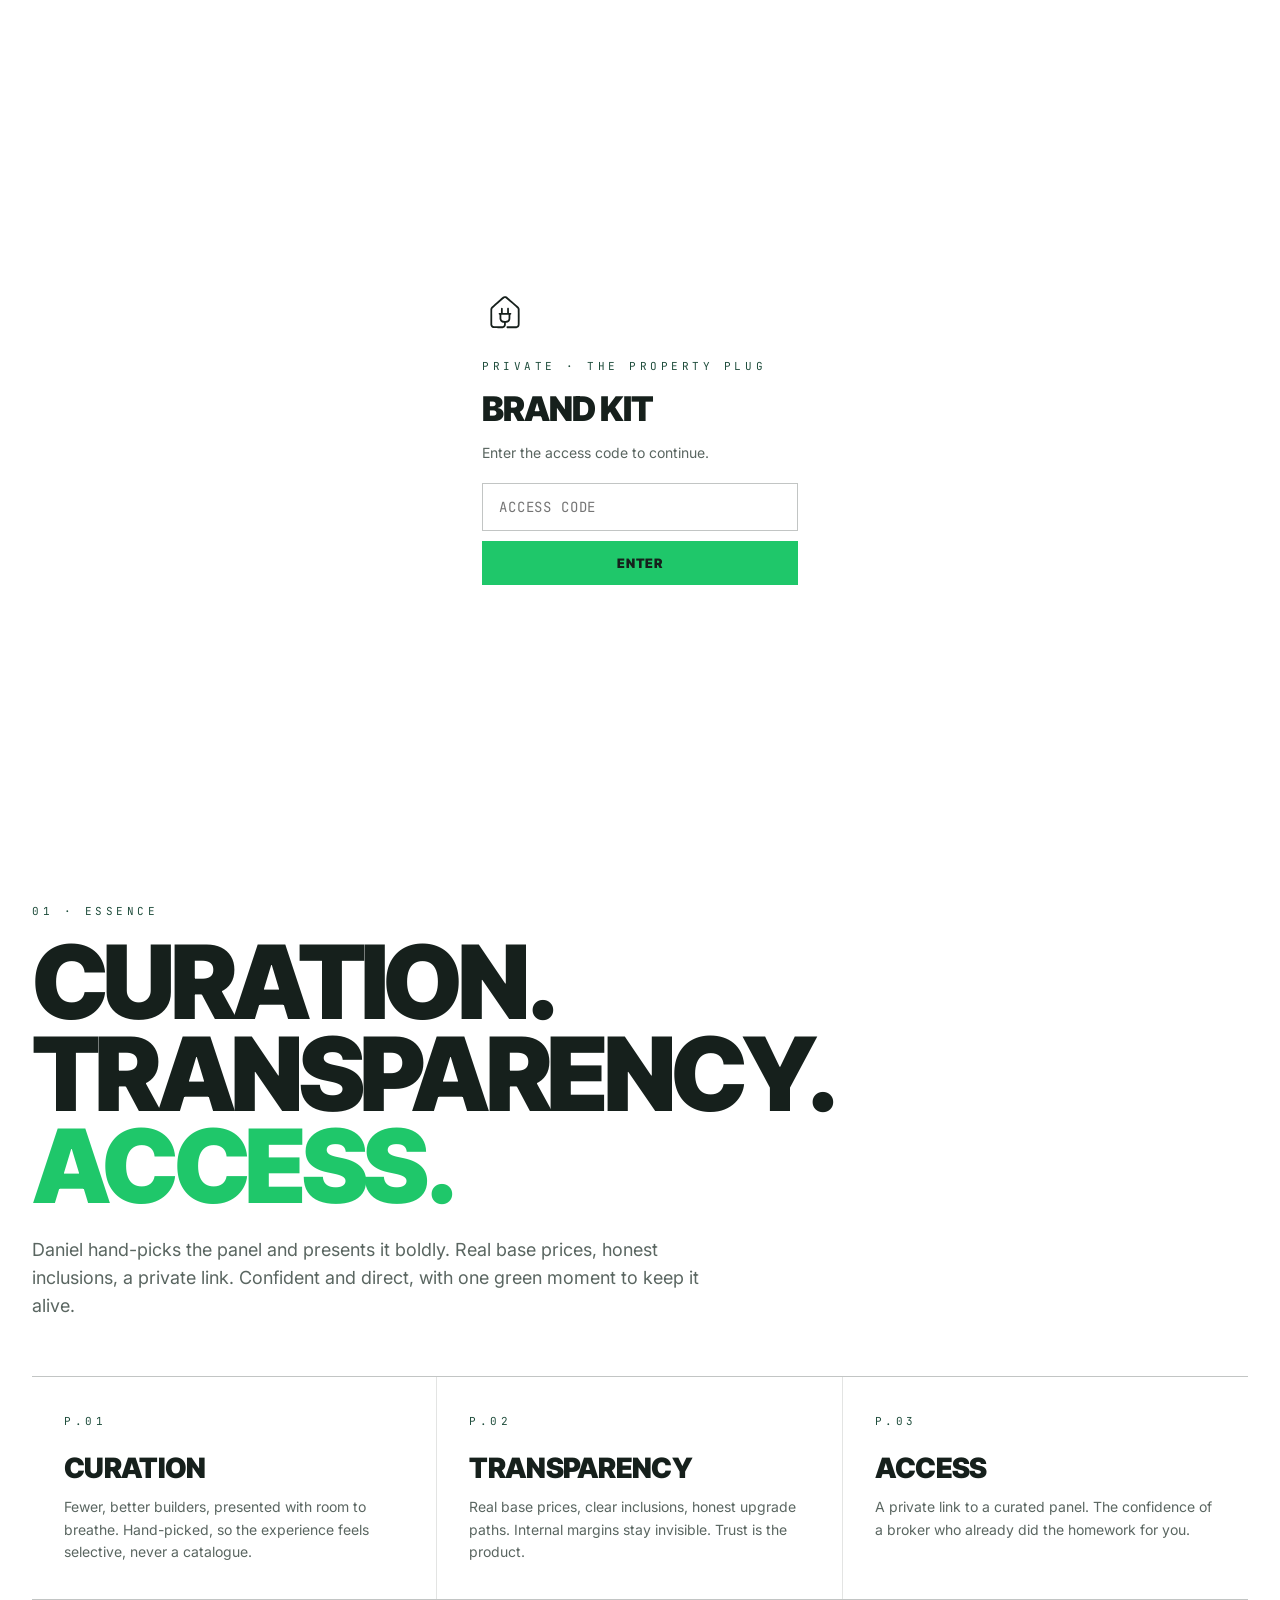
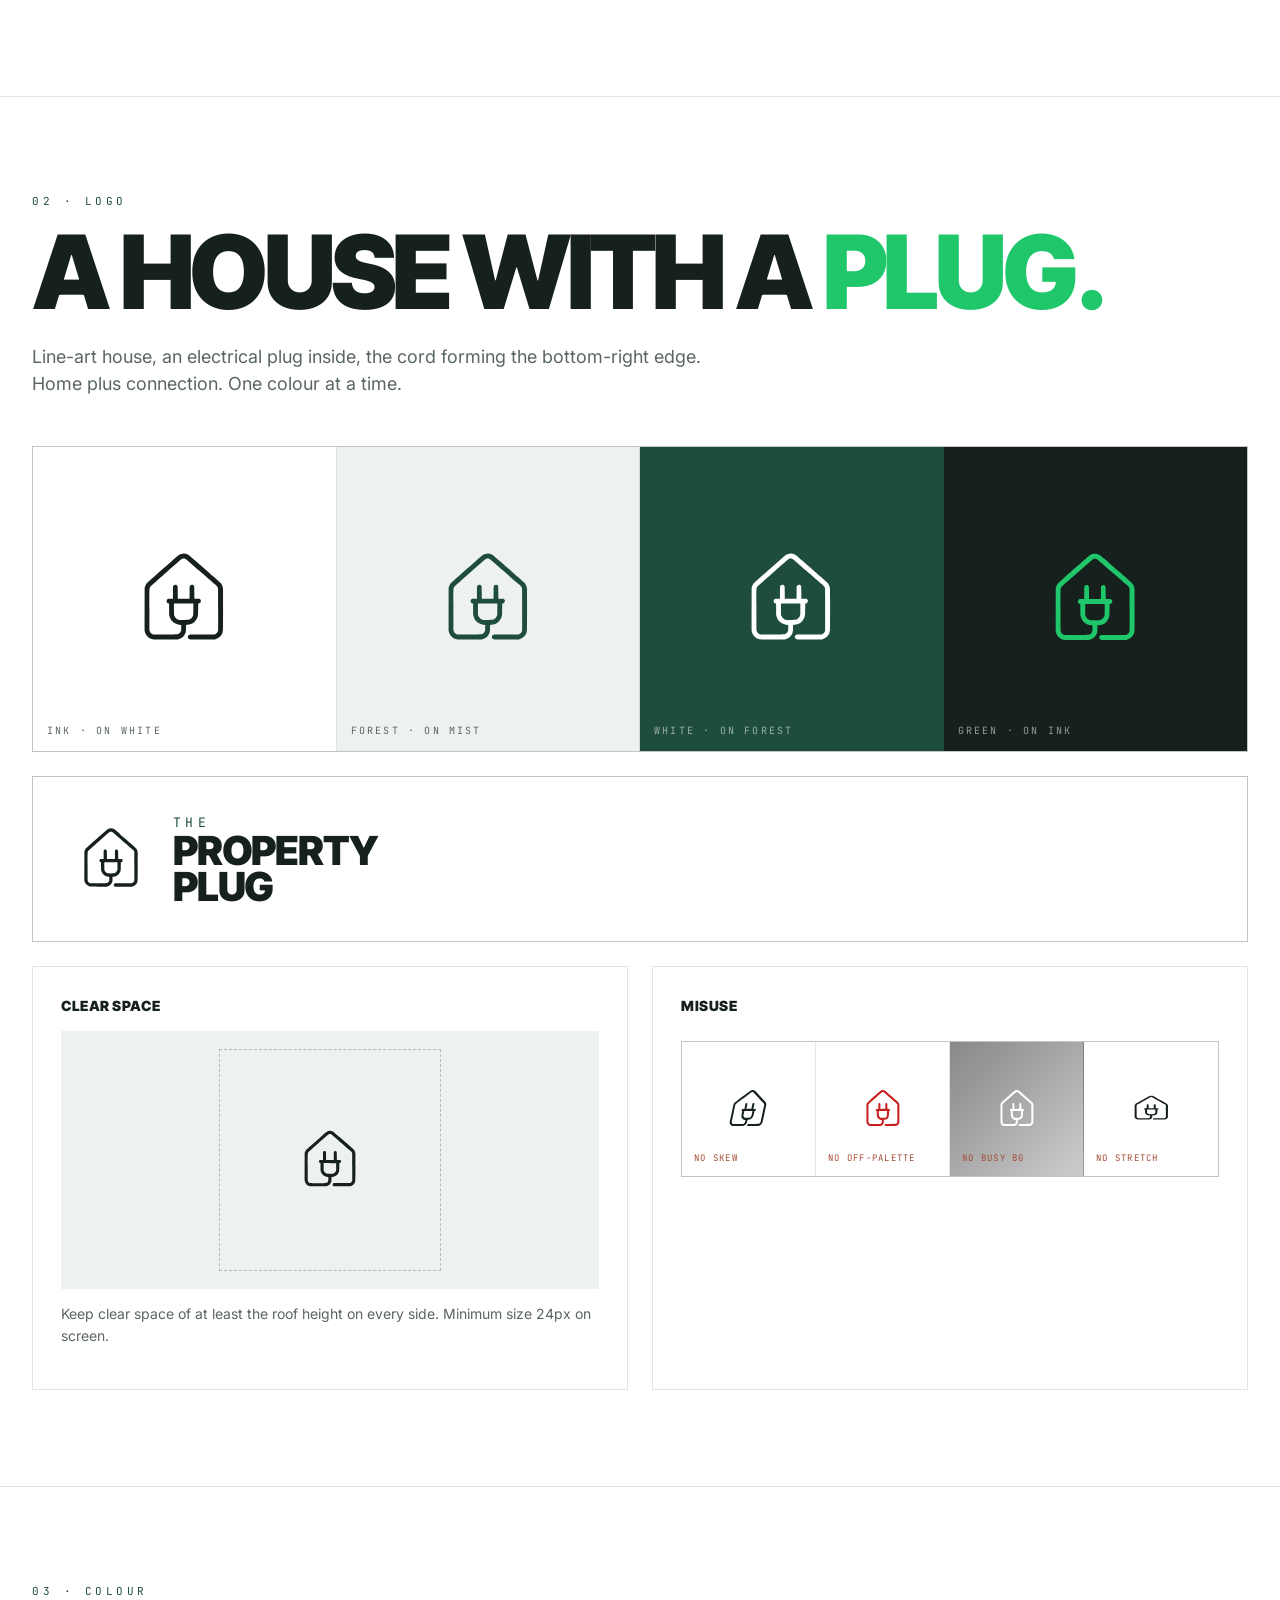
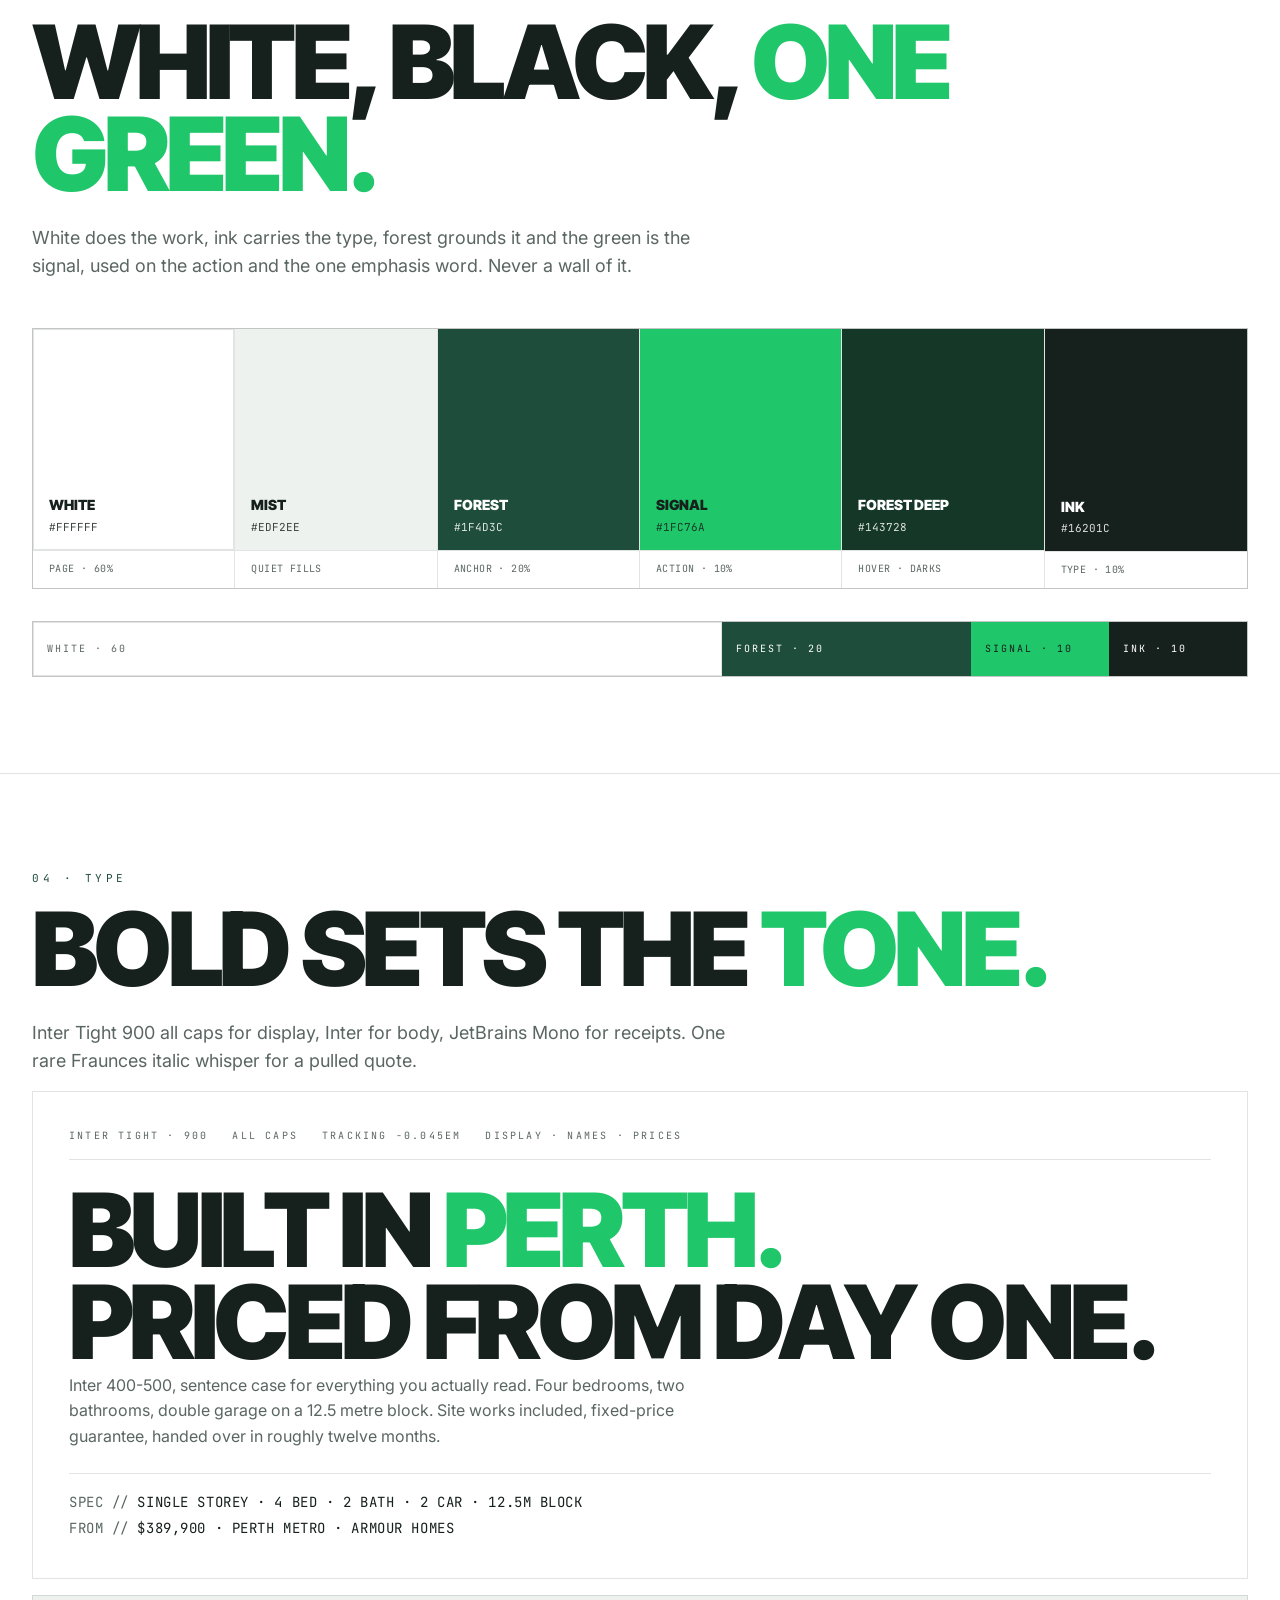
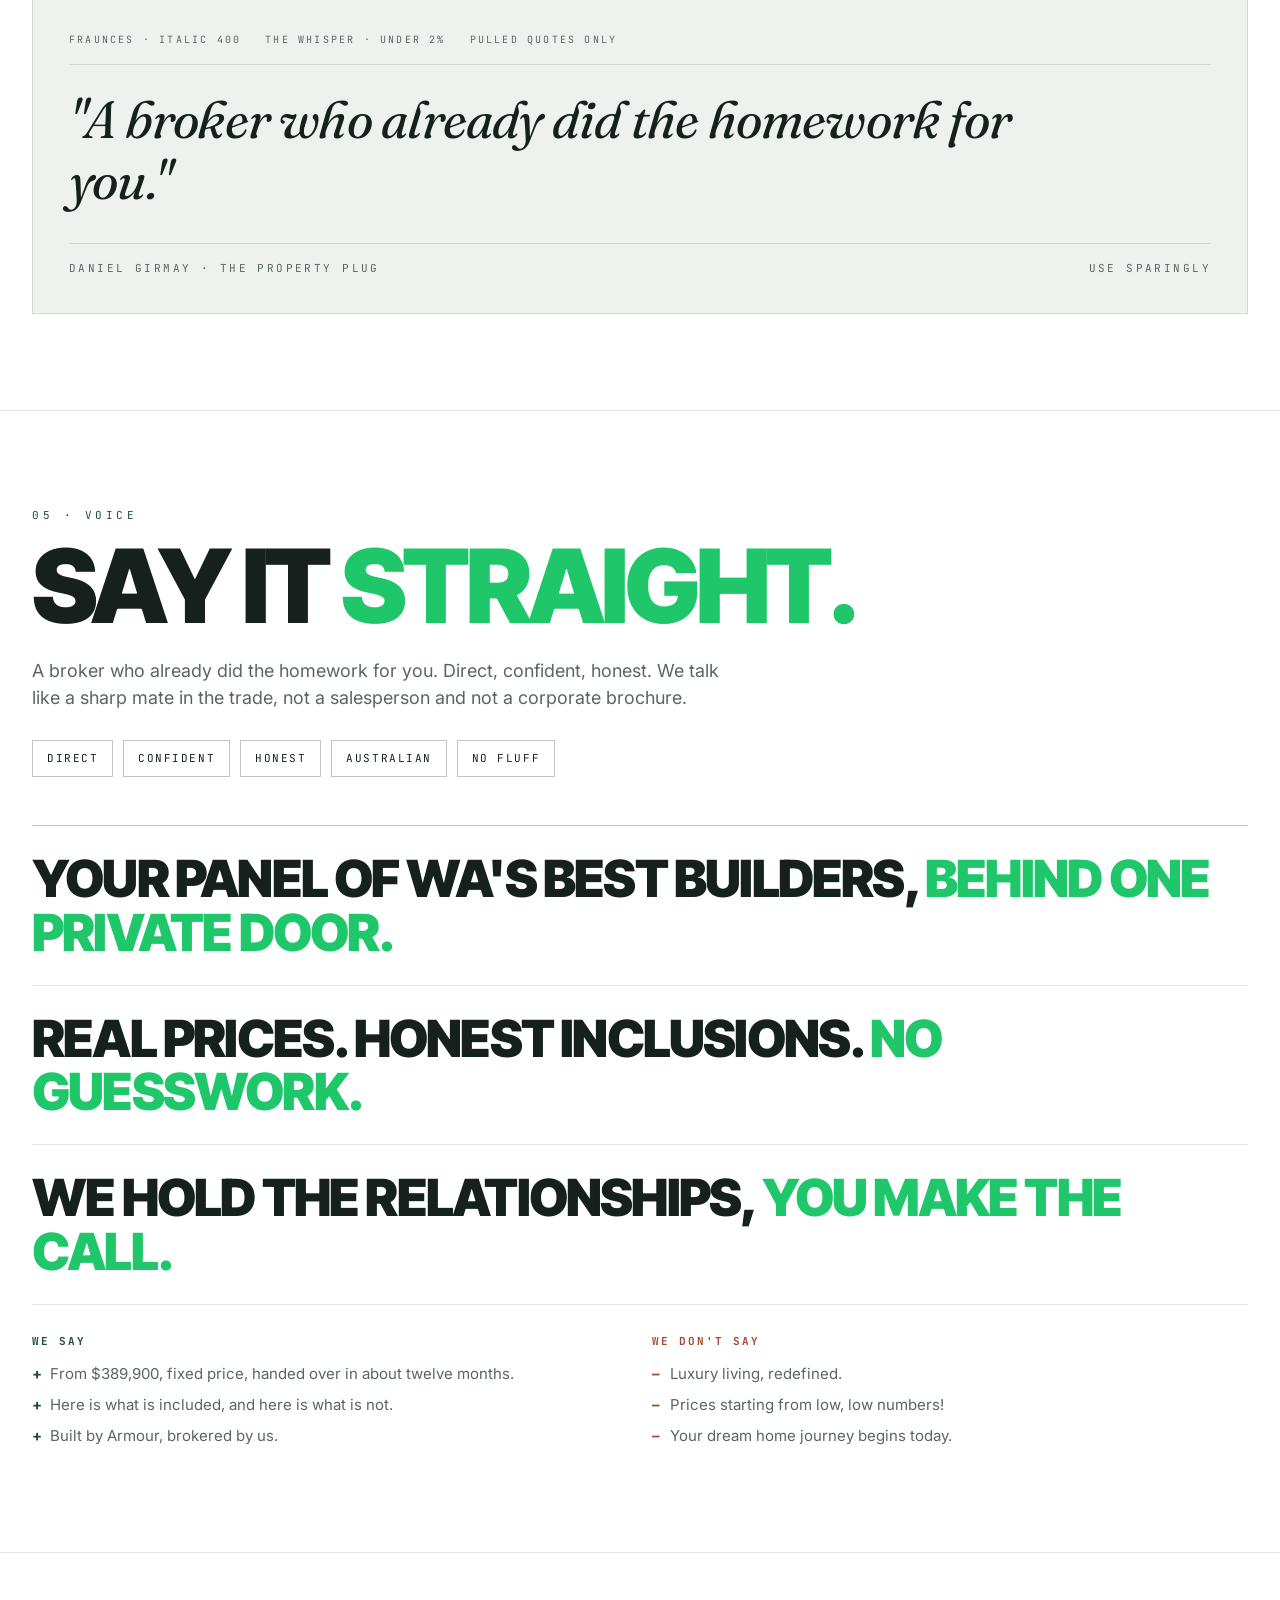
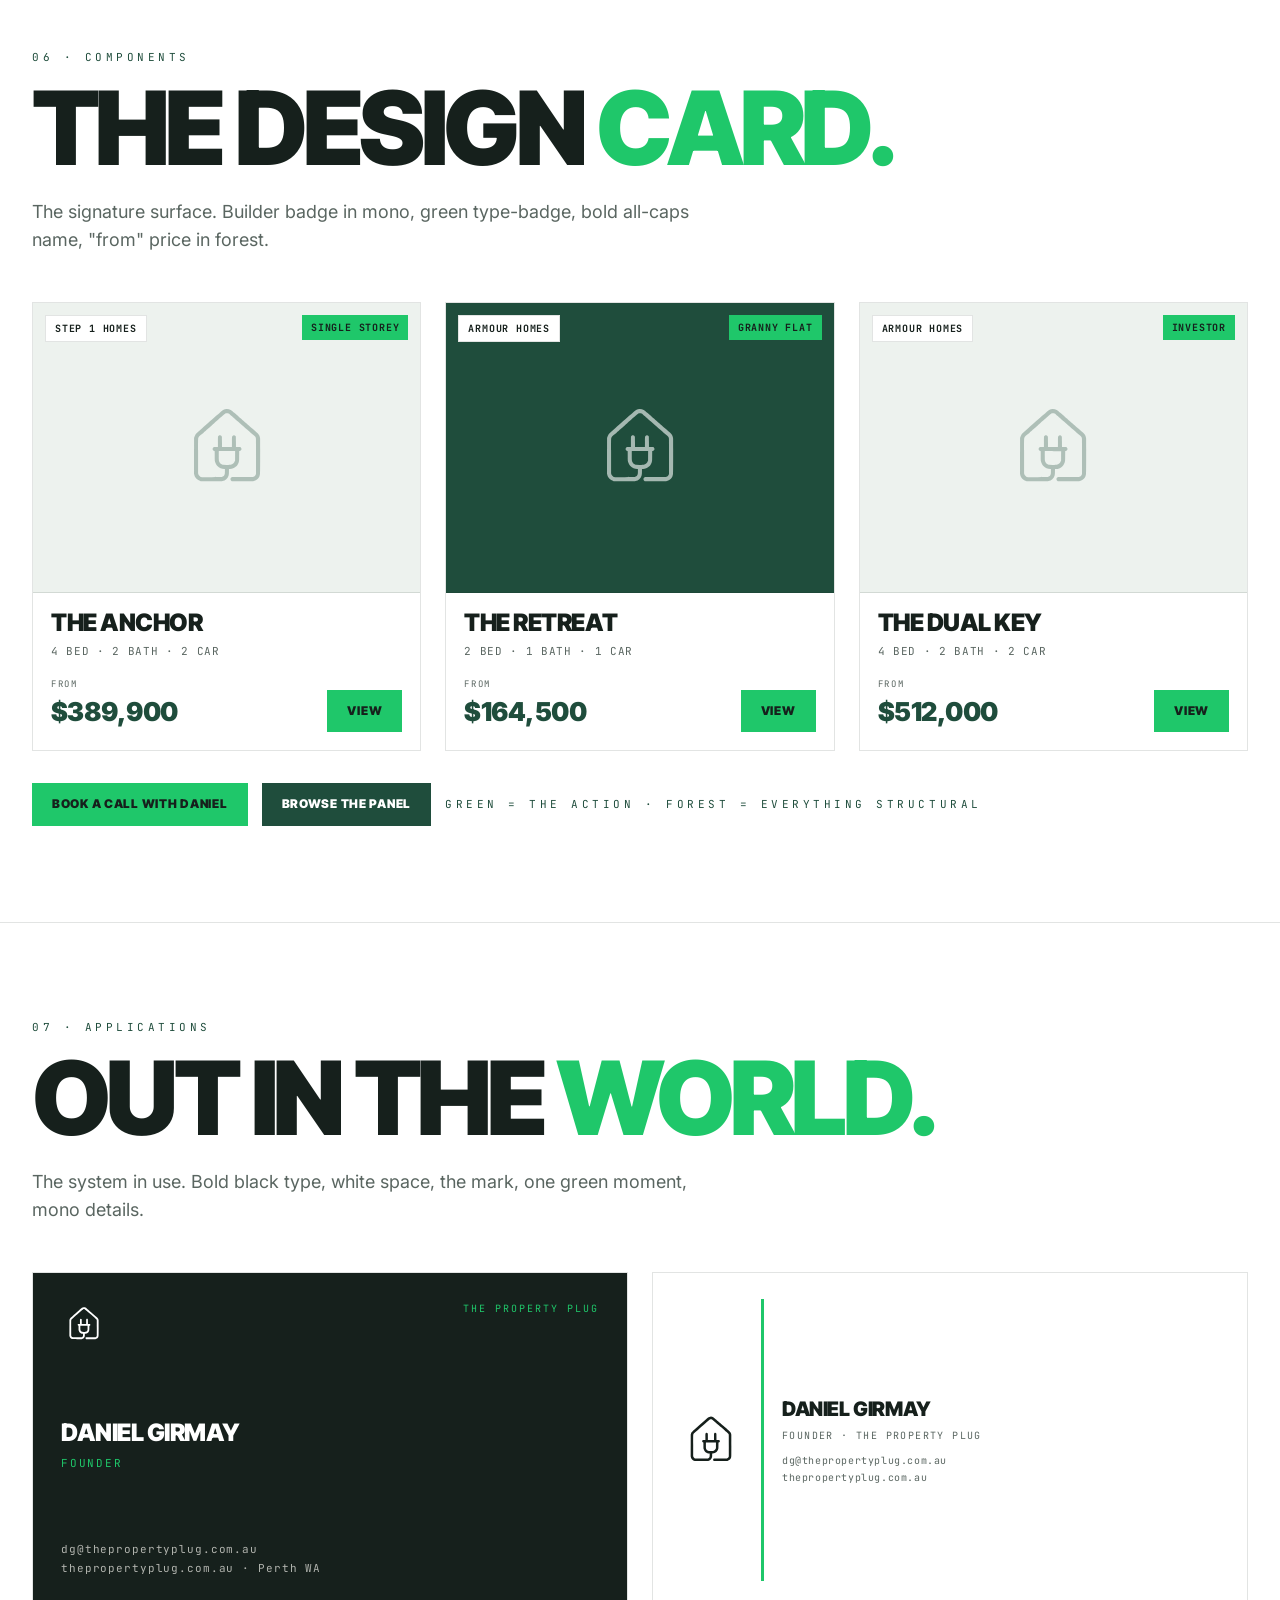
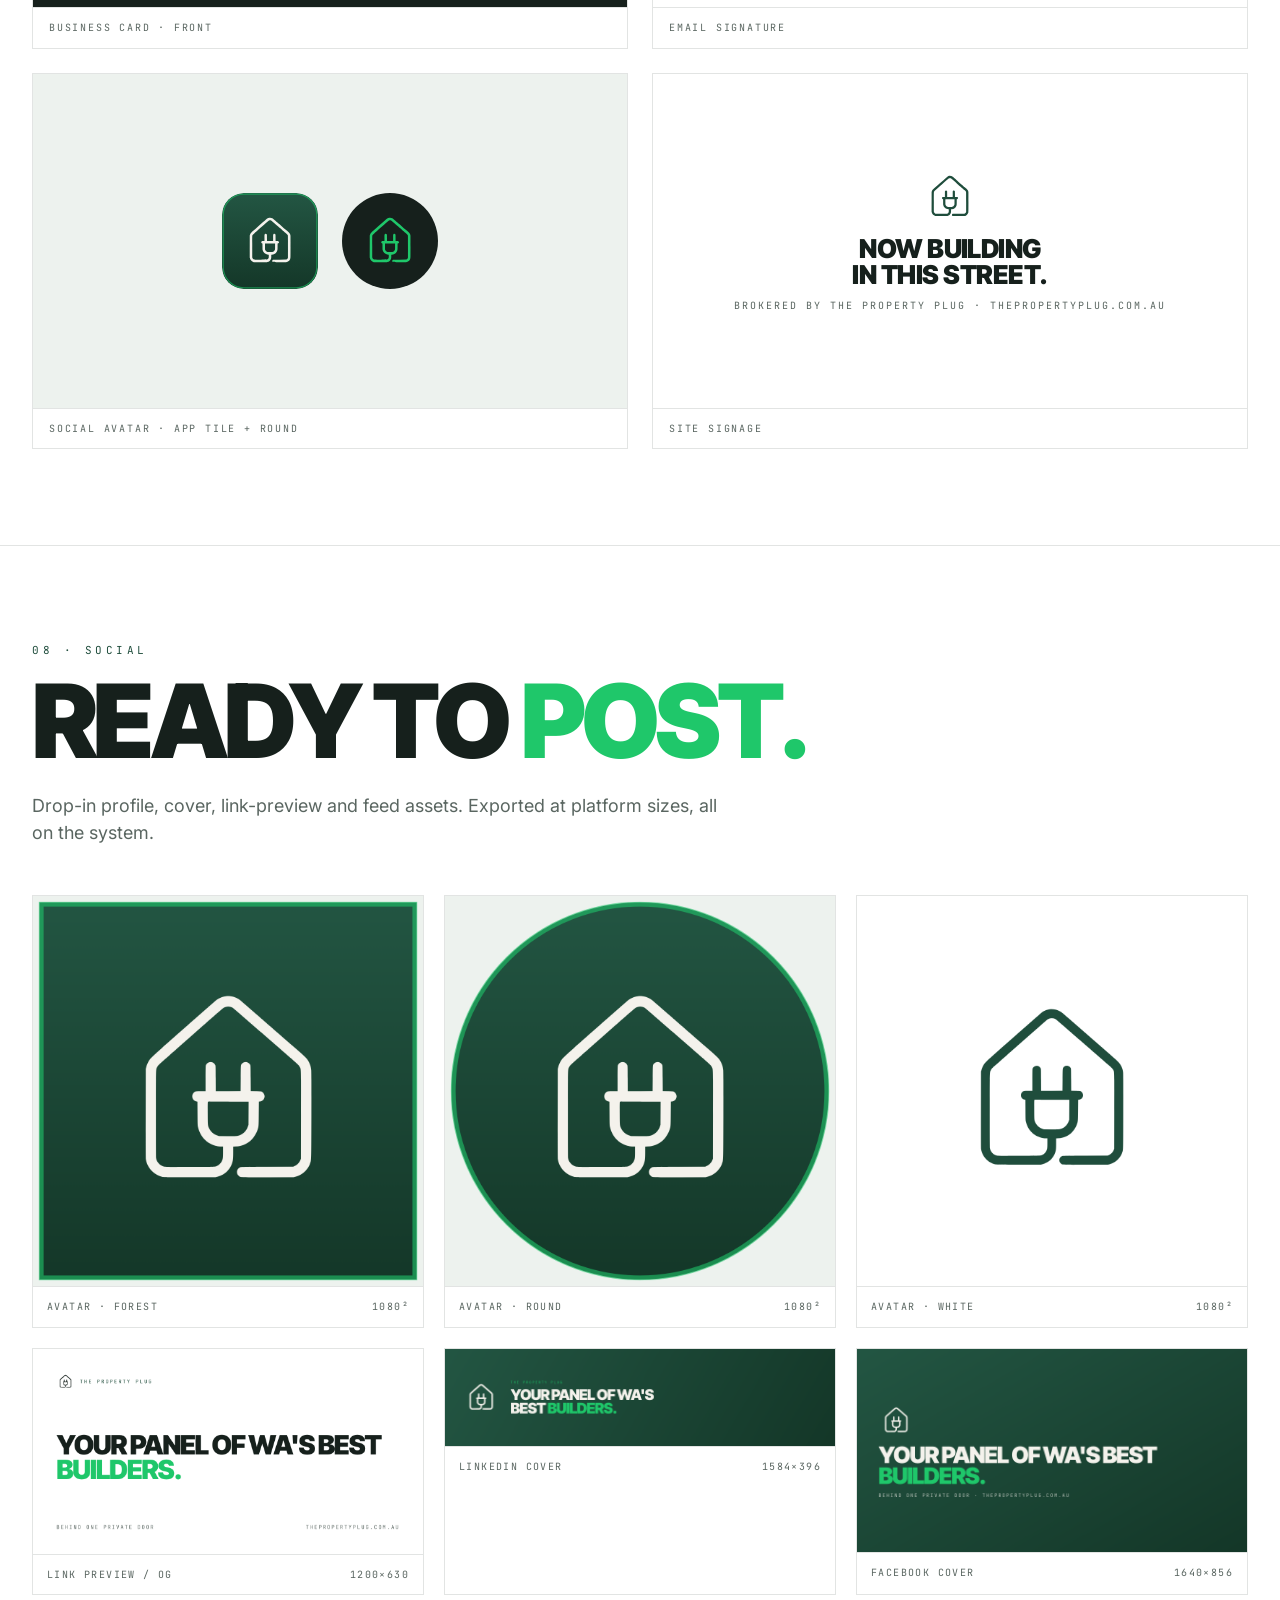
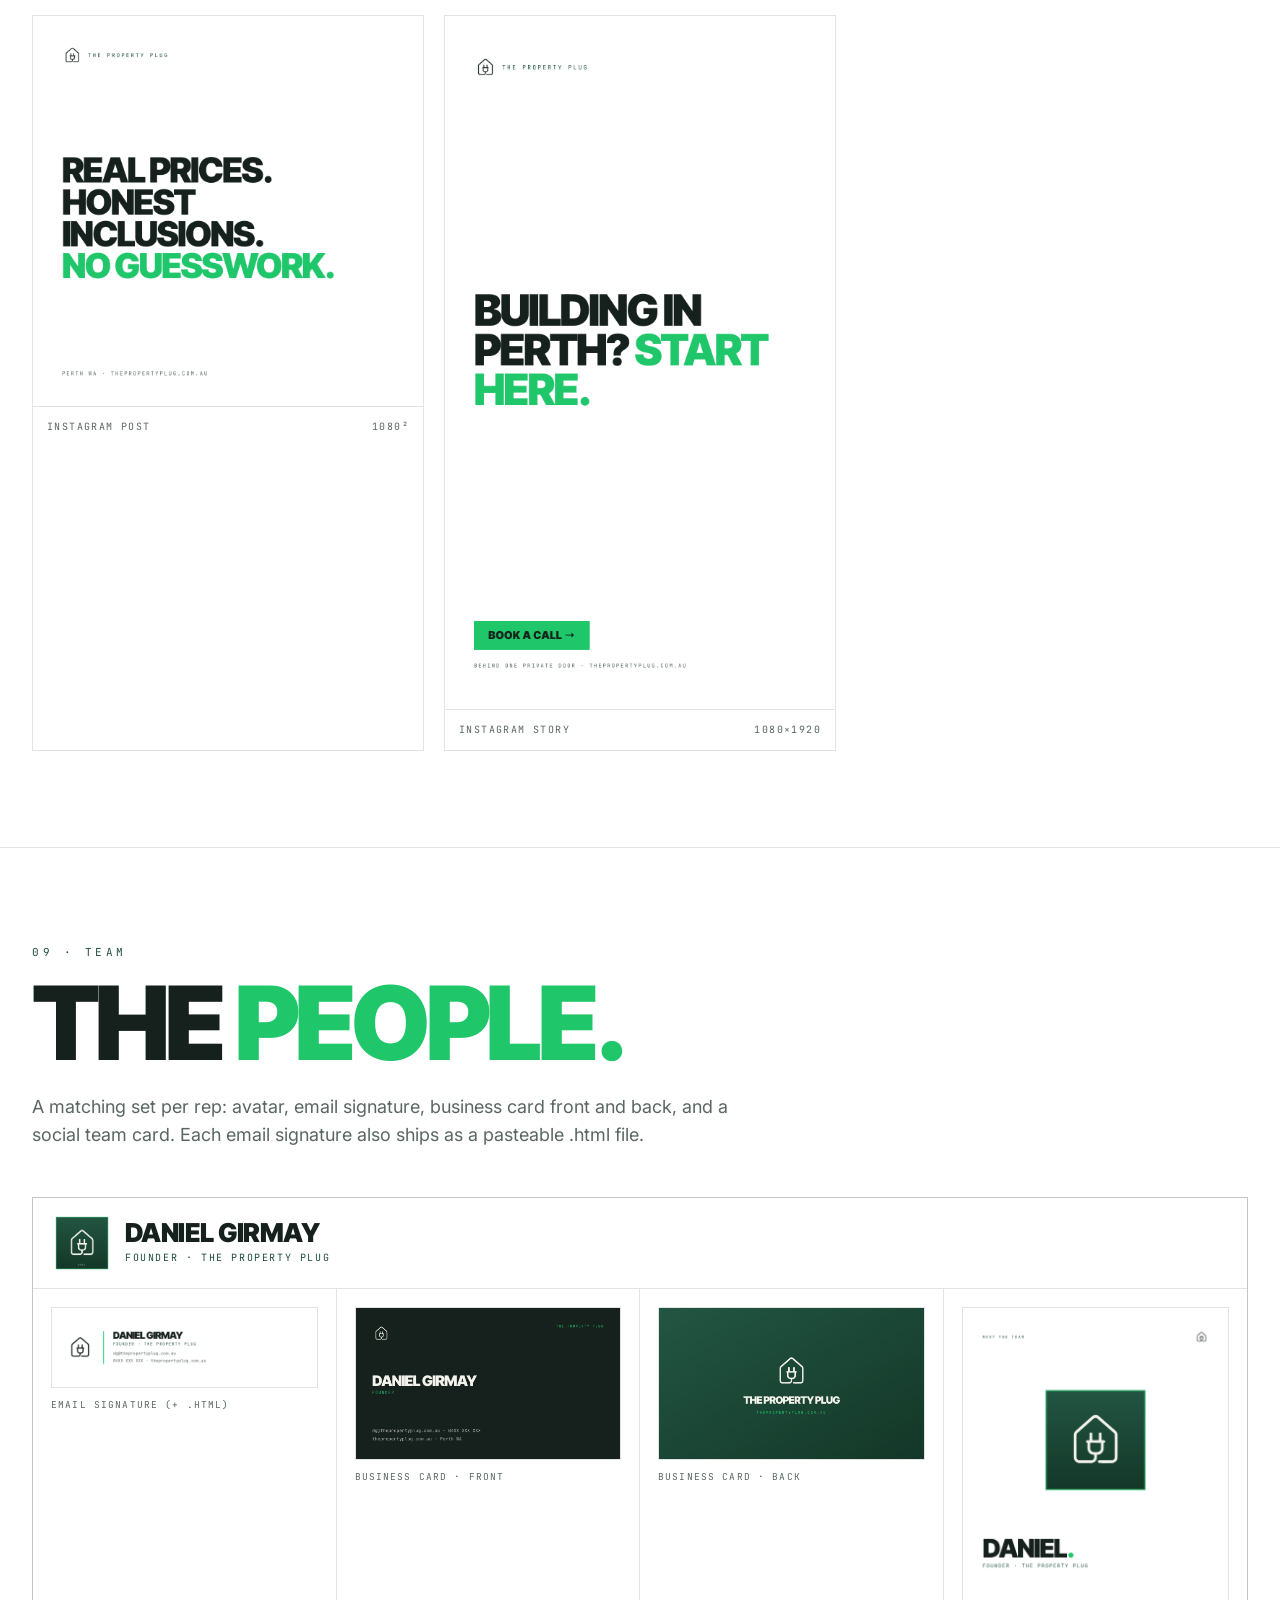
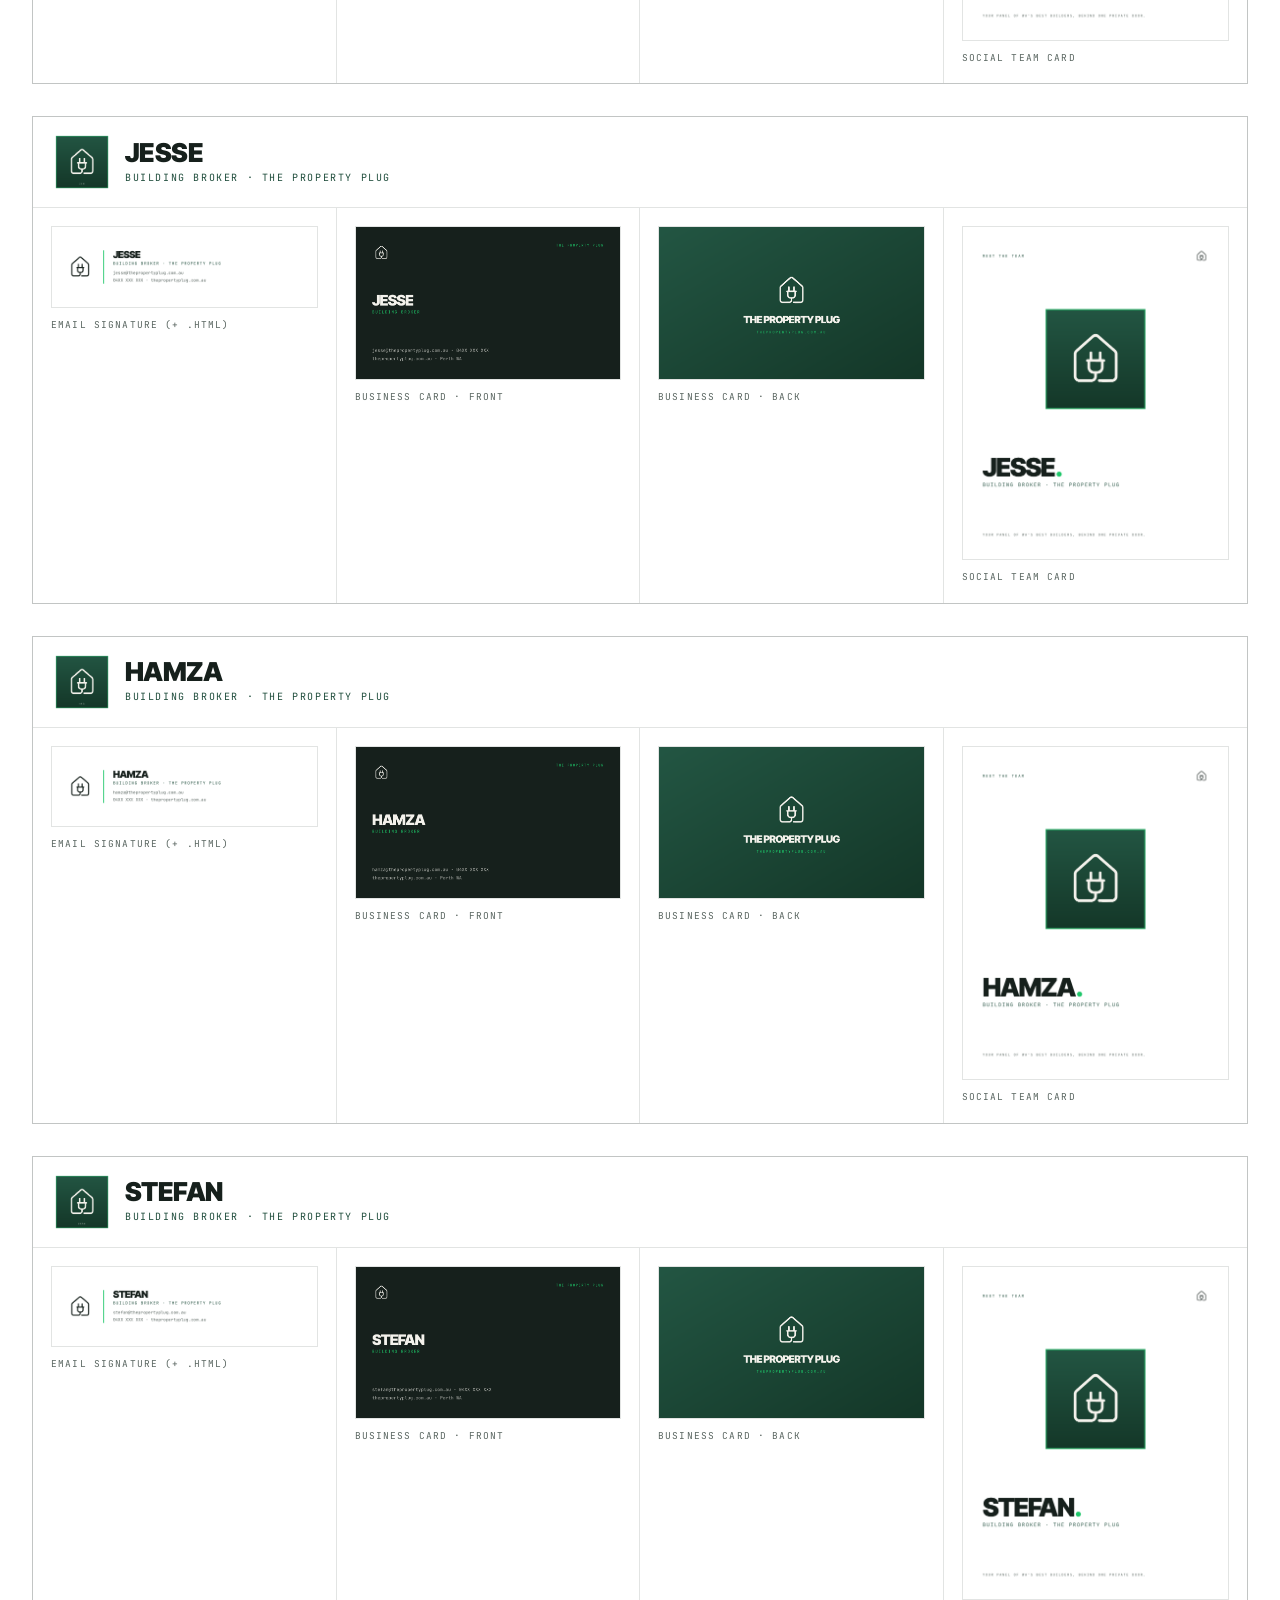
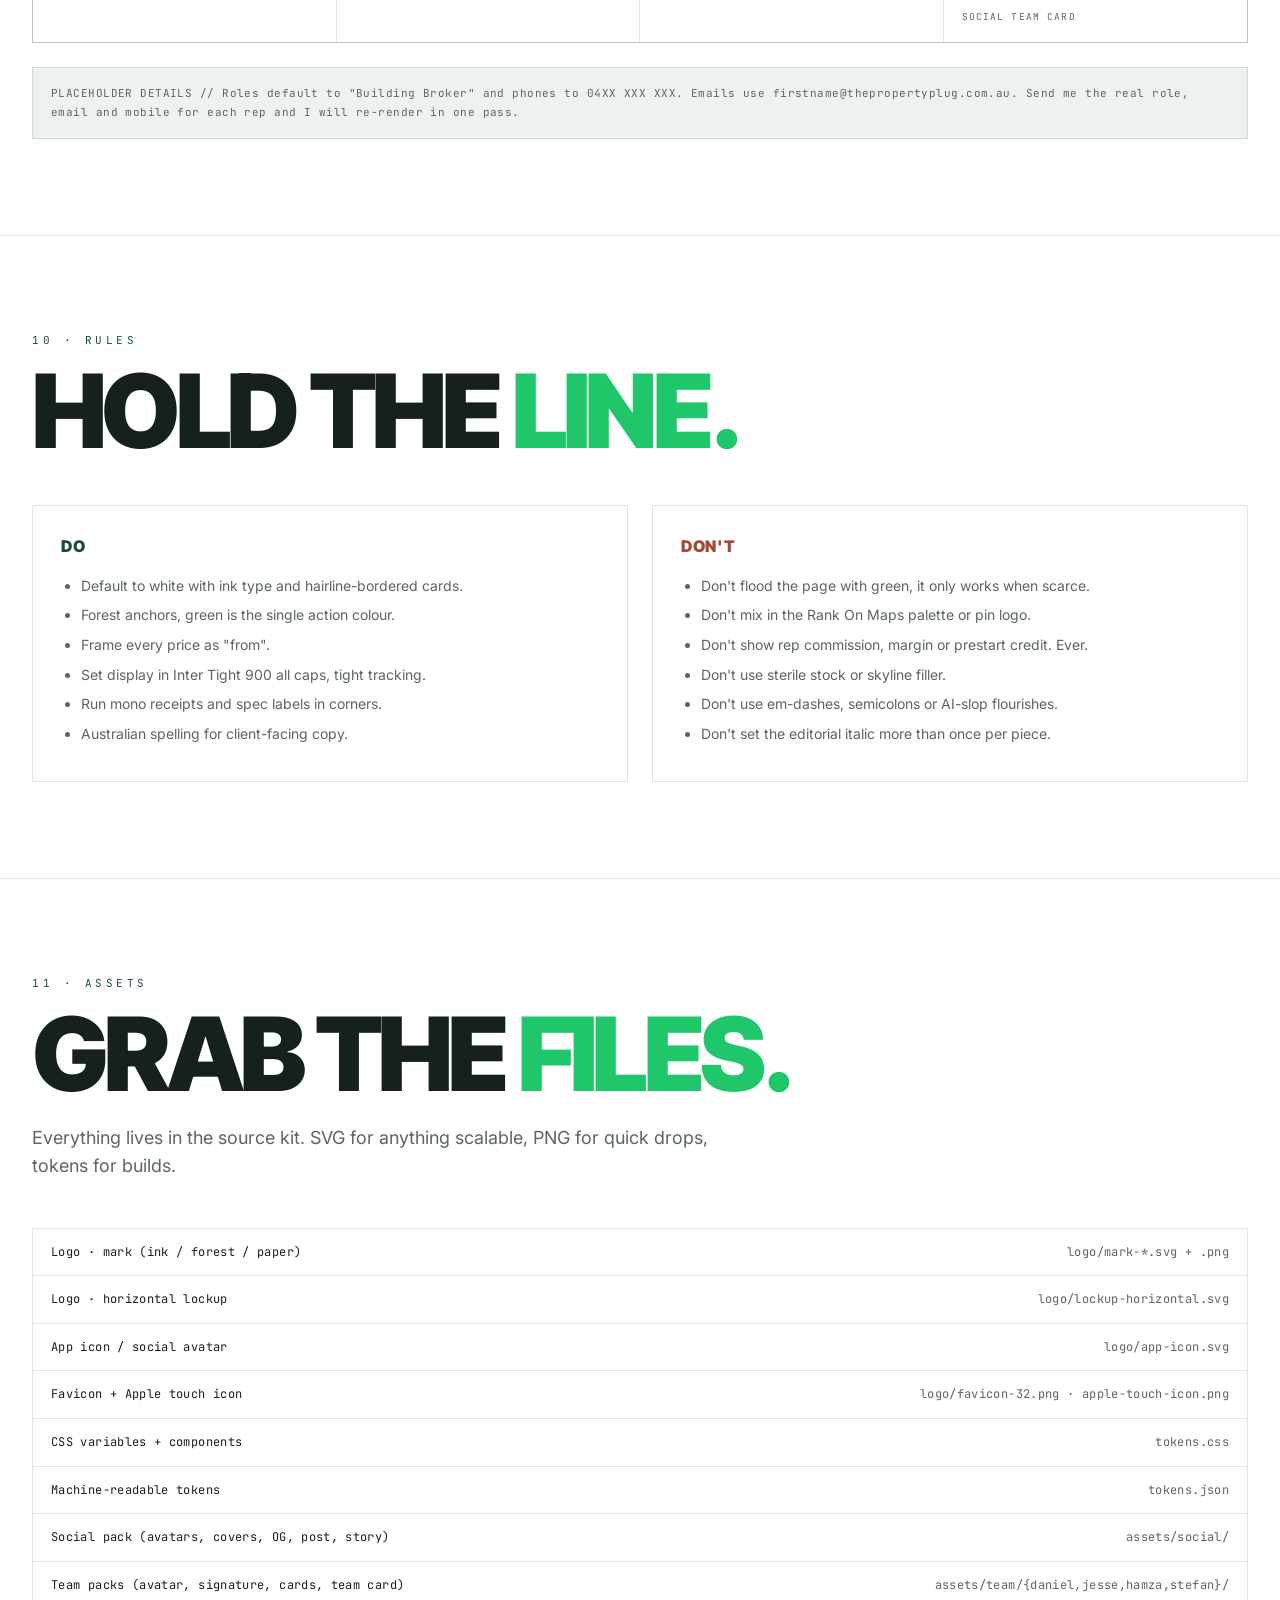
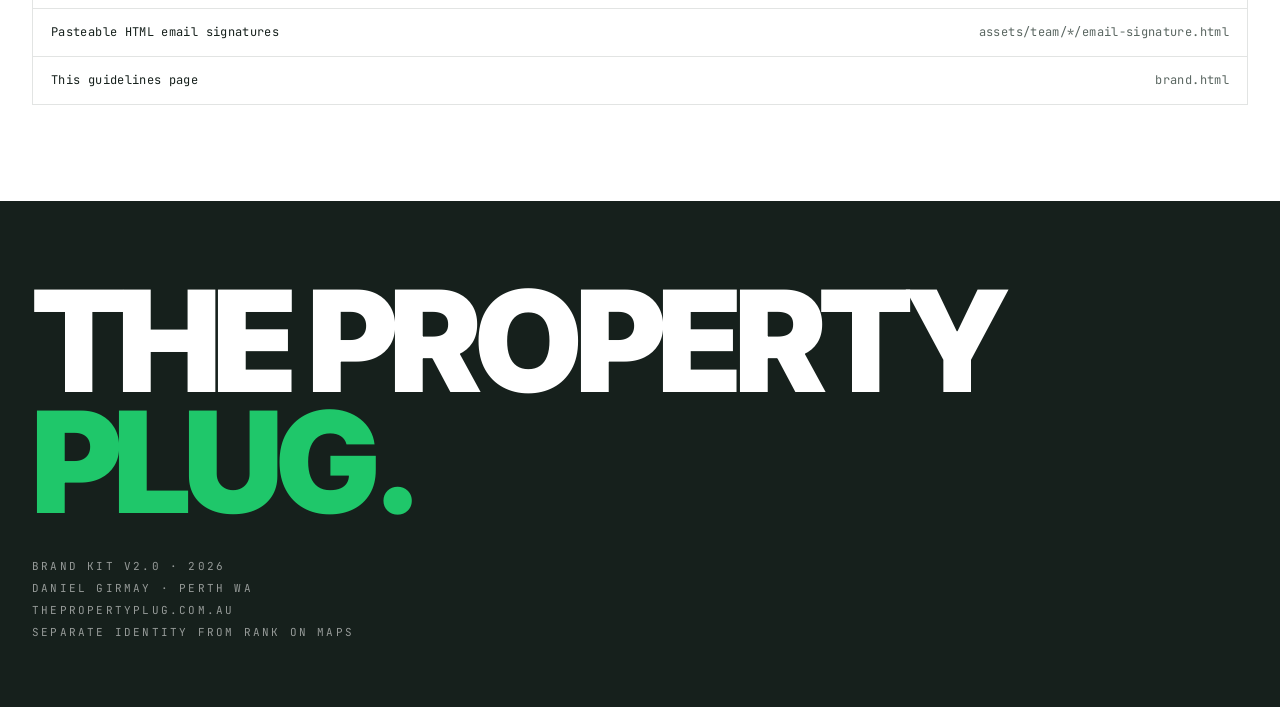
==== commit 1918a5df: "Add complete asset pack: social + per-rep team assets Co-Authored-By: Claude Opus 4.8 (1M context) <" ====
--- a/index.html
+++ b/index.html
@@ -152,6 +152,27 @@
 .assets .a:last-child{border-bottom:0}
 .assets .a .k{color:var(--ink)} .assets .a .v{color:var(--ink-2);text-align:right}
 
+
+/* asset galleries */
+.aset{display:grid;grid-template-columns:repeat(3,1fr);gap:20px;margin-top:48px}
+.aset .it{border:1px solid var(--rule);background:#fff;overflow:hidden}
+.aset .it .ph{background:var(--mist);display:flex;align-items:center;justify-content:center}
+.aset .it img{width:100%;height:auto;display:block}
+.aset .it .cap{font-family:var(--mono);font-size:10px;letter-spacing:.14em;text-transform:uppercase;color:var(--ink-2);padding:12px 14px;display:flex;justify-content:space-between;gap:10px;border-top:1px solid var(--rule)}
+.note{margin-top:24px;border:1px solid var(--rule);background:var(--mist);padding:16px 18px;font-family:var(--mono);font-size:11px;letter-spacing:.04em;color:var(--ink-2);line-height:1.7}
+.team{display:flex;flex-direction:column;gap:32px;margin-top:48px}
+.member{border:1px solid var(--rule-strong)}
+.member .hd{display:flex;align-items:center;gap:16px;padding:18px 22px;border-bottom:1px solid var(--rule)}
+.member .hd img{width:54px;height:54px;display:block}
+.member .hd .nm{font-family:var(--display);font-weight:900;font-size:26px;text-transform:uppercase;letter-spacing:-.02em;line-height:1}
+.member .hd .ro{font-family:var(--mono);font-size:10px;letter-spacing:.16em;text-transform:uppercase;color:var(--forest);margin-top:4px}
+.member .row{display:grid;grid-template-columns:repeat(4,1fr)}
+.member .row .c{border-right:1px solid var(--rule);padding:18px;display:flex;flex-direction:column;gap:10px}
+.member .row .c:last-child{border-right:0}
+.member .row img{width:100%;height:auto;display:block;border:1px solid var(--rule)}
+.member .row .cap{font-family:var(--mono);font-size:9.5px;letter-spacing:.12em;text-transform:uppercase;color:var(--ink-2)}
+@media(max-width:900px){.aset{grid-template-columns:1fr 1fr}.member .row{grid-template-columns:1fr 1fr}.member .row .c:nth-child(2){border-right:0}}
+
 </style></head><body>
 
 <svg width="0" height="0" style="position:absolute" aria-hidden="true"><symbol id="mark" viewBox="0 0 1254 1254"><g transform="translate(0,1254) scale(0.1,-0.1)" fill="currentColor" stroke="none"><path d="M6151 10849 c-157 -19 -329 -87 -447 -176 -50 -37 -1298 -1136 -2671
@@ -184,7 +205,7 @@
 
 <nav class="nav"><div class="row">
   <div class="brand"><svg viewBox="0 0 1254 1254"><use href="#mark"/></svg><span>The Property Plug · Brand Kit</span></div>
-  <div class="links"><a href="#essence">Essence</a><a href="#logo">Logo</a><a href="#colour">Colour</a><a href="#type">Type</a><a href="#voice">Voice</a><a href="#components">Components</a><a href="#apps">Applications</a><a href="#assets">Assets</a></div>
+  <div class="links"><a href="#essence">Essence</a><a href="#logo">Logo</a><a href="#colour">Colour</a><a href="#type">Type</a><a href="#voice">Voice</a><a href="#components">Components</a><a href="#apps">Applications</a><a href="#social">Social</a><a href="#team">Team</a><a href="#assets">Assets</a></div>
 </div></nav>
 
 <header class="hero"><div class="wrap">
@@ -394,8 +415,59 @@
   </div>
 </div></section>
 
+<section id="social"><div class="wrap">
+  <div class="kicker">08 · Social</div>
+  <h2 class="h-section" style="margin-top:16px">Ready to <span class="hl">post.</span></h2>
+  <p class="lead">Drop-in profile, cover, link-preview and feed assets. Exported at platform sizes, all on the system.</p>
+  <div class="aset"><div class="it"><div class="ph"><img src="assets/social/avatar-forest.png" alt="Avatar · forest" loading="lazy"></div><div class="cap"><span>Avatar · forest</span><span>1080²</span></div></div><div class="it"><div class="ph"><img src="assets/social/avatar-round.png" alt="Avatar · round" loading="lazy"></div><div class="cap"><span>Avatar · round</span><span>1080²</span></div></div><div class="it"><div class="ph"><img src="assets/social/avatar-white.png" alt="Avatar · white" loading="lazy"></div><div class="cap"><span>Avatar · white</span><span>1080²</span></div></div><div class="it"><div class="ph"><img src="assets/social/og-image.png" alt="Link preview / OG" loading="lazy"></div><div class="cap"><span>Link preview / OG</span><span>1200×630</span></div></div><div class="it"><div class="ph"><img src="assets/social/linkedin-cover.png" alt="LinkedIn cover" loading="lazy"></div><div class="cap"><span>LinkedIn cover</span><span>1584×396</span></div></div><div class="it"><div class="ph"><img src="assets/social/facebook-cover.png" alt="Facebook cover" loading="lazy"></div><div class="cap"><span>Facebook cover</span><span>1640×856</span></div></div><div class="it"><div class="ph"><img src="assets/social/instagram-post.png" alt="Instagram post" loading="lazy"></div><div class="cap"><span>Instagram post</span><span>1080²</span></div></div><div class="it"><div class="ph"><img src="assets/social/instagram-story.png" alt="Instagram story" loading="lazy"></div><div class="cap"><span>Instagram story</span><span>1080×1920</span></div></div></div>
+</div></section>
+
+<section id="team"><div class="wrap">
+  <div class="kicker">09 · Team</div>
+  <h2 class="h-section" style="margin-top:16px">The <span class="hl">people.</span></h2>
+  <p class="lead">A matching set per rep: avatar, email signature, business card front and back, and a social team card. Each email signature also ships as a pasteable .html file.</p>
+  <div class="team"><div class="member">
+    <div class="hd"><img src="assets/team/daniel/avatar.png" alt="Daniel Girmay"><div><div class="nm">Daniel Girmay</div><div class="ro">Founder · The Property Plug</div></div></div>
+    <div class="row">
+      <div class="c"><img src="assets/team/daniel/email-signature.png" alt="Daniel Girmay signature"><span class="cap">Email signature (+ .html)</span></div>
+      <div class="c"><img src="assets/team/daniel/business-card-front.png" alt="Daniel Girmay card front"><span class="cap">Business card · front</span></div>
+      <div class="c"><img src="assets/team/daniel/business-card-back.png" alt="card back"><span class="cap">Business card · back</span></div>
+      <div class="c"><img src="assets/team/daniel/team-card.png" alt="Daniel Girmay team card"><span class="cap">Social team card</span></div>
+    </div>
+  </div>
+<div class="member">
+    <div class="hd"><img src="assets/team/jesse/avatar.png" alt="Jesse"><div><div class="nm">Jesse</div><div class="ro">Building Broker · The Property Plug</div></div></div>
+    <div class="row">
+      <div class="c"><img src="assets/team/jesse/email-signature.png" alt="Jesse signature"><span class="cap">Email signature (+ .html)</span></div>
+      <div class="c"><img src="assets/team/jesse/business-card-front.png" alt="Jesse card front"><span class="cap">Business card · front</span></div>
+      <div class="c"><img src="assets/team/jesse/business-card-back.png" alt="card back"><span class="cap">Business card · back</span></div>
+      <div class="c"><img src="assets/team/jesse/team-card.png" alt="Jesse team card"><span class="cap">Social team card</span></div>
+    </div>
+  </div>
+<div class="member">
+    <div class="hd"><img src="assets/team/hamza/avatar.png" alt="Hamza"><div><div class="nm">Hamza</div><div class="ro">Building Broker · The Property Plug</div></div></div>
+    <div class="row">
+      <div class="c"><img src="assets/team/hamza/email-signature.png" alt="Hamza signature"><span class="cap">Email signature (+ .html)</span></div>
+      <div class="c"><img src="assets/team/hamza/business-card-front.png" alt="Hamza card front"><span class="cap">Business card · front</span></div>
+      <div class="c"><img src="assets/team/hamza/business-card-back.png" alt="card back"><span class="cap">Business card · back</span></div>
+      <div class="c"><img src="assets/team/hamza/team-card.png" alt="Hamza team card"><span class="cap">Social team card</span></div>
+    </div>
+  </div>
+<div class="member">
+    <div class="hd"><img src="assets/team/stefan/avatar.png" alt="Stefan"><div><div class="nm">Stefan</div><div class="ro">Building Broker · The Property Plug</div></div></div>
+    <div class="row">
+      <div class="c"><img src="assets/team/stefan/email-signature.png" alt="Stefan signature"><span class="cap">Email signature (+ .html)</span></div>
+      <div class="c"><img src="assets/team/stefan/business-card-front.png" alt="Stefan card front"><span class="cap">Business card · front</span></div>
+      <div class="c"><img src="assets/team/stefan/business-card-back.png" alt="card back"><span class="cap">Business card · back</span></div>
+      <div class="c"><img src="assets/team/stefan/team-card.png" alt="Stefan team card"><span class="cap">Social team card</span></div>
+    </div>
+  </div>
+</div>
+  <div class="note">PLACEHOLDER DETAILS // Roles default to "Building Broker" and phones to 04XX XXX XXX. Emails use firstname@thepropertyplug.com.au. Send me the real role, email and mobile for each rep and I will re-render in one pass.</div>
+</div></section>
+
 <section id="rules"><div class="wrap">
-  <div class="kicker">08 · Rules</div>
+  <div class="kicker">10 · Rules</div>
   <h2 class="h-section" style="margin-top:16px">Hold the <span class="hl">line.</span></h2>
   <div class="dd">
     <div class="rc do"><h4>Do</h4><ul><li>Default to white with ink type and hairline-bordered cards.</li><li>Forest anchors, green is the single action colour.</li><li>Frame every price as "from".</li><li>Set display in Inter Tight 900 all caps, tight tracking.</li><li>Run mono receipts and spec labels in corners.</li><li>Australian spelling for client-facing copy.</li></ul></div>
@@ -404,7 +476,7 @@
 </div></section>
 
 <section id="assets"><div class="wrap">
-  <div class="kicker">09 · Assets</div>
+  <div class="kicker">11 · Assets</div>
   <h2 class="h-section" style="margin-top:16px">Grab the <span class="hl">files.</span></h2>
   <p class="lead">Everything lives in the source kit. SVG for anything scalable, PNG for quick drops, tokens for builds.</p>
   <div class="assets">
@@ -414,7 +486,7 @@
     <div class="a"><span class="k">Favicon + Apple touch icon</span><span class="v">logo/favicon-32.png · apple-touch-icon.png</span></div>
     <div class="a"><span class="k">CSS variables + components</span><span class="v">tokens.css</span></div>
     <div class="a"><span class="k">Machine-readable tokens</span><span class="v">tokens.json</span></div>
-    <div class="a"><span class="k">This guidelines page</span><span class="v">brand.html</span></div>
+    <div class="a"><span class="k">Social pack (avatars, covers, OG, post, story)</span><span class="v">assets/social/</span></div><div class="a"><span class="k">Team packs (avatar, signature, cards, team card)</span><span class="v">assets/team/{daniel,jesse,hamza,stefan}/</span></div><div class="a"><span class="k">Pasteable HTML email signatures</span><span class="v">assets/team/*/email-signature.html</span></div><div class="a"><span class="k">This guidelines page</span><span class="v">brand.html</span></div>
   </div>
 </div></section>
 
@@ -438,19 +510,12 @@
   </div>
 </div>
 <script>
-(function(){
-  var H="1d91ff281608d316918773feb7a95427ad2aaab76f788f2b8bd661c16d93430a", g=document.getElementById("tppgate");
-  function unlock(){ g.parentNode.removeChild(g); document.body.style.overflow=""; }
-  if(localStorage.getItem("tpp_brand_ok")==="1"){ unlock(); return; }
-  document.body.style.overflow="hidden";
-  async function sha(s){ var b=await crypto.subtle.digest("SHA-256",new TextEncoder().encode(s)); return Array.from(new Uint8Array(b)).map(x=>x.toString(16).padStart(2,"0")).join(""); }
-  document.getElementById("tppform").addEventListener("submit",async function(e){
-    e.preventDefault();
-    var v=document.getElementById("tpppw").value;
-    if(await sha(v)===H){ localStorage.setItem("tpp_brand_ok","1"); unlock(); }
-    else{ document.getElementById("tpperr").textContent="Incorrect code"; }
-  });
-})();
+(function(){var H="1d91ff281608d316918773feb7a95427ad2aaab76f788f2b8bd661c16d93430a",g=document.getElementById("tppgate");
+function unlock(){g.parentNode.removeChild(g);document.body.style.overflow="";}
+if(localStorage.getItem("tpp_brand_ok")==="1"){unlock();return;}
+document.body.style.overflow="hidden";
+async function sha(s){var b=await crypto.subtle.digest("SHA-256",new TextEncoder().encode(s));return Array.from(new Uint8Array(b)).map(x=>x.toString(16).padStart(2,"0")).join("");}
+document.getElementById("tppform").addEventListener("submit",async function(e){e.preventDefault();var v=document.getElementById("tpppw").value;if(await sha(v)===H){localStorage.setItem("tpp_brand_ok","1");unlock();}else{document.getElementById("tpperr").textContent="Incorrect code";}});})();
 </script>
 
 </body></html>
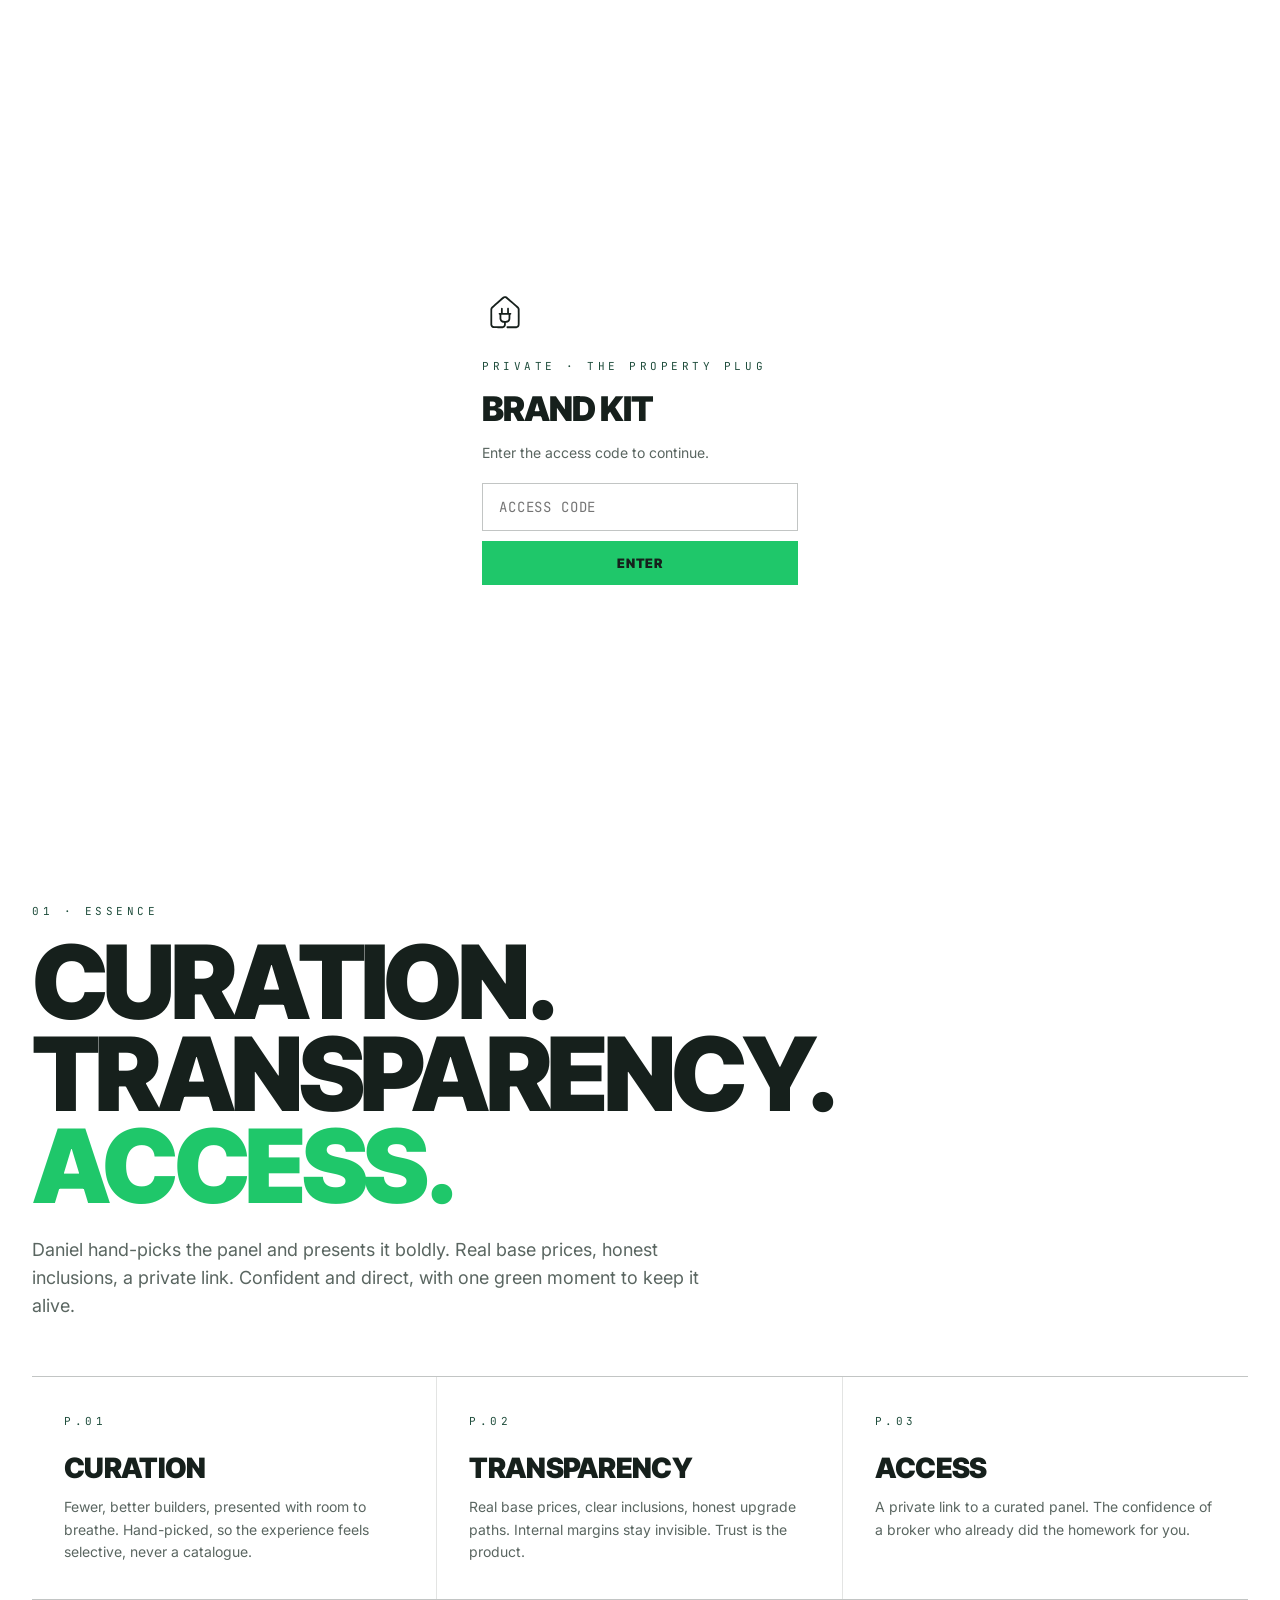
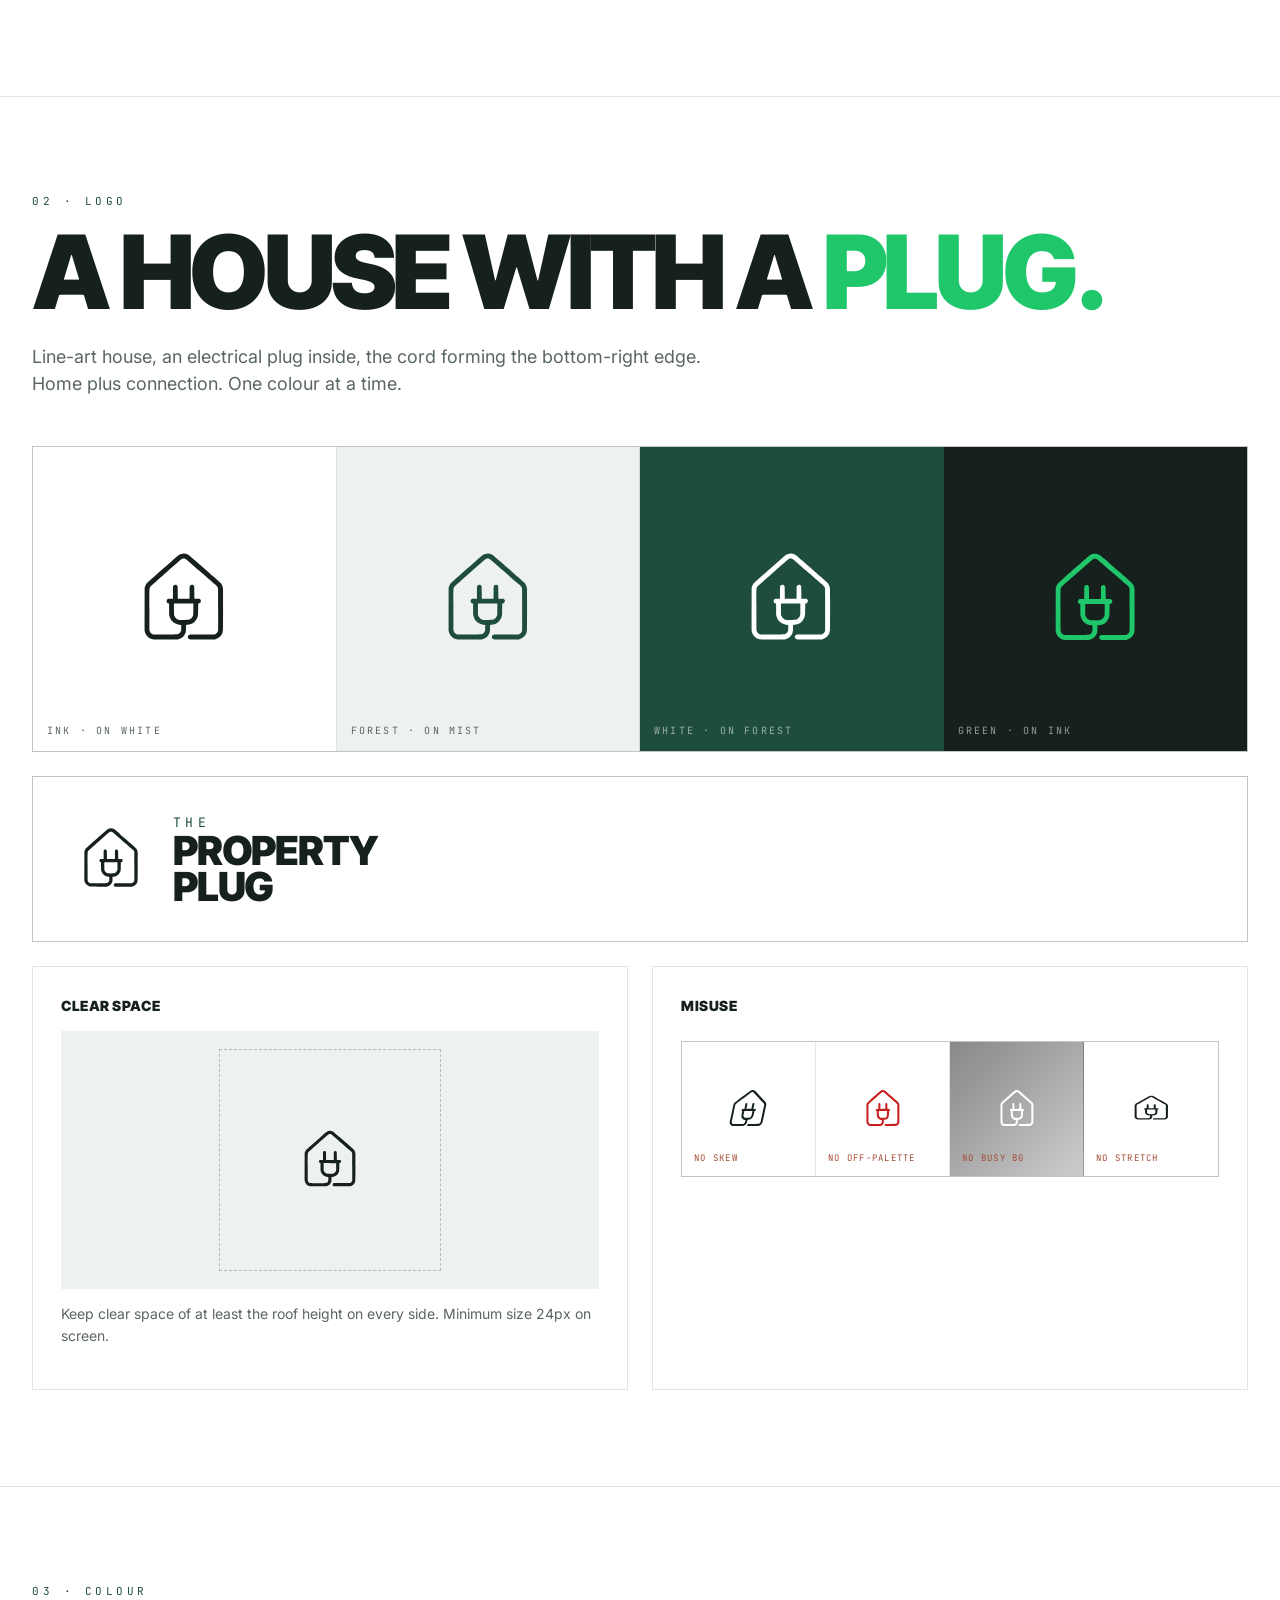
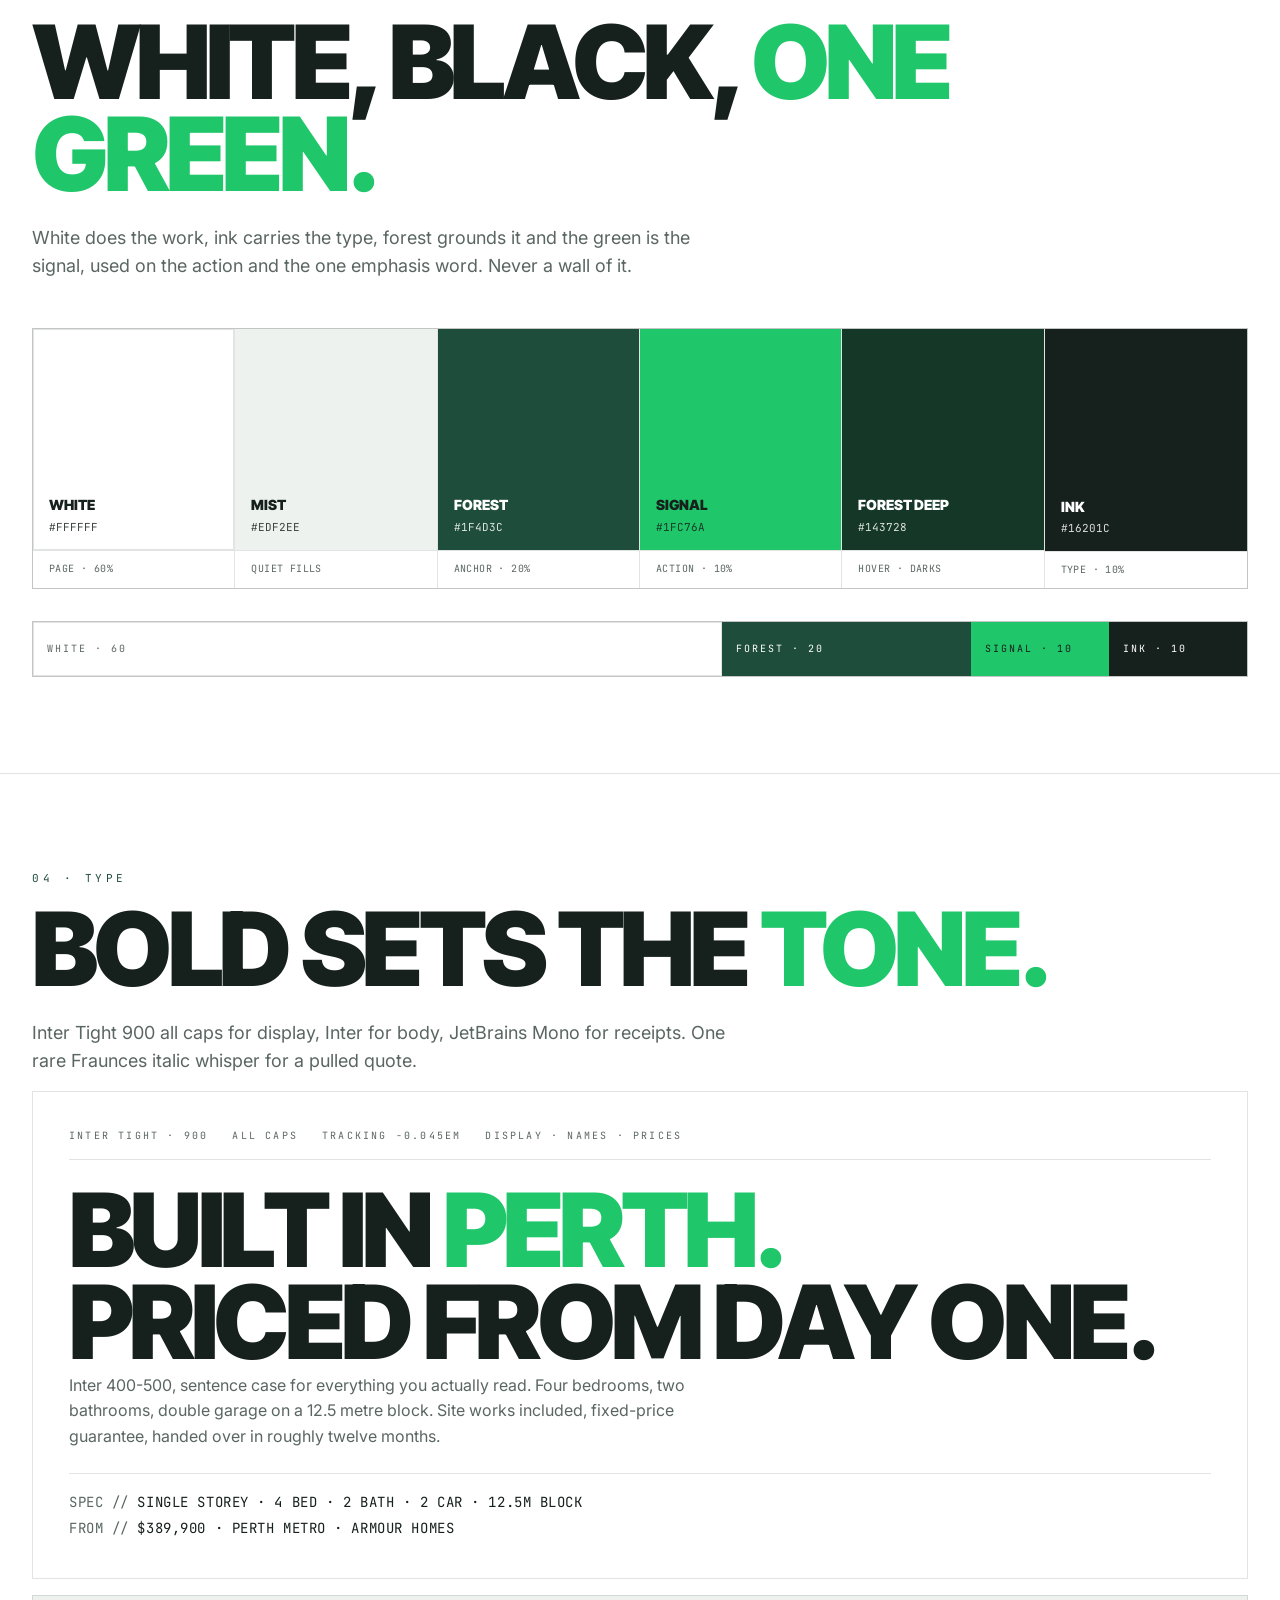
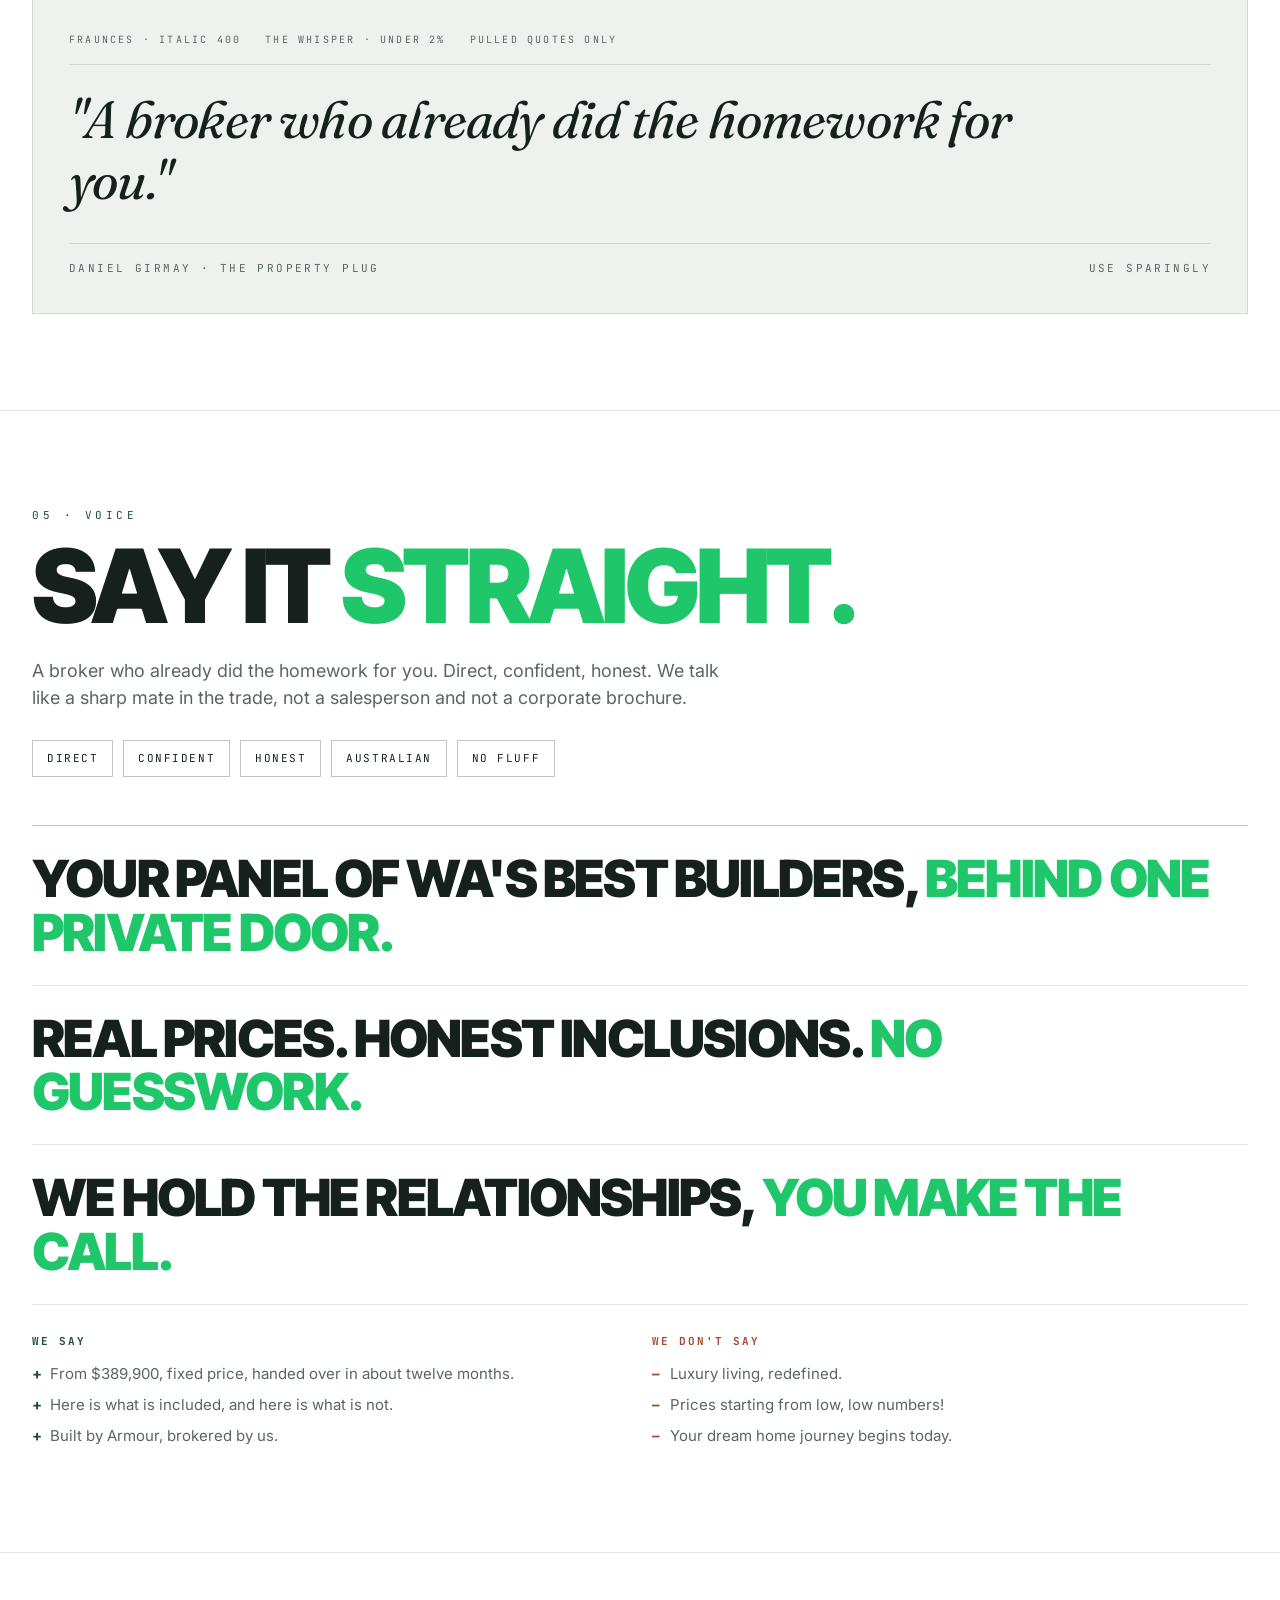
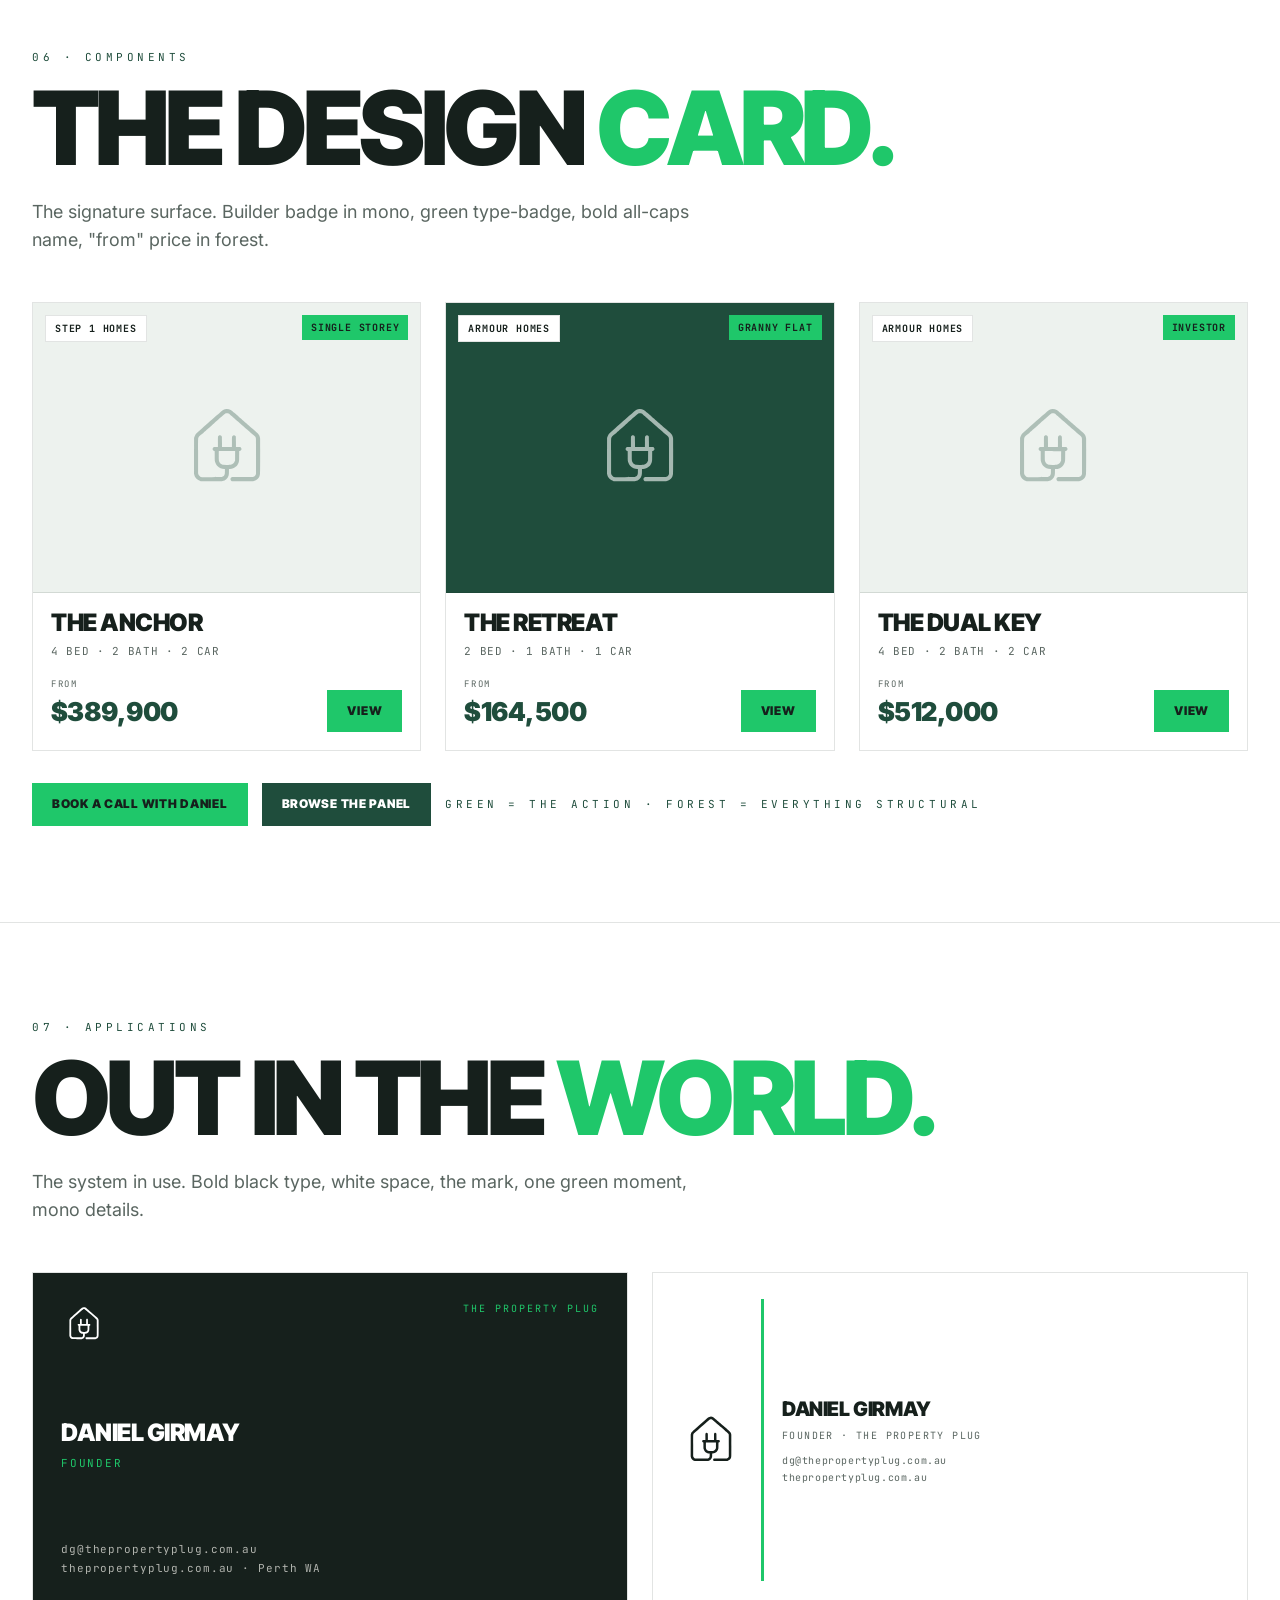
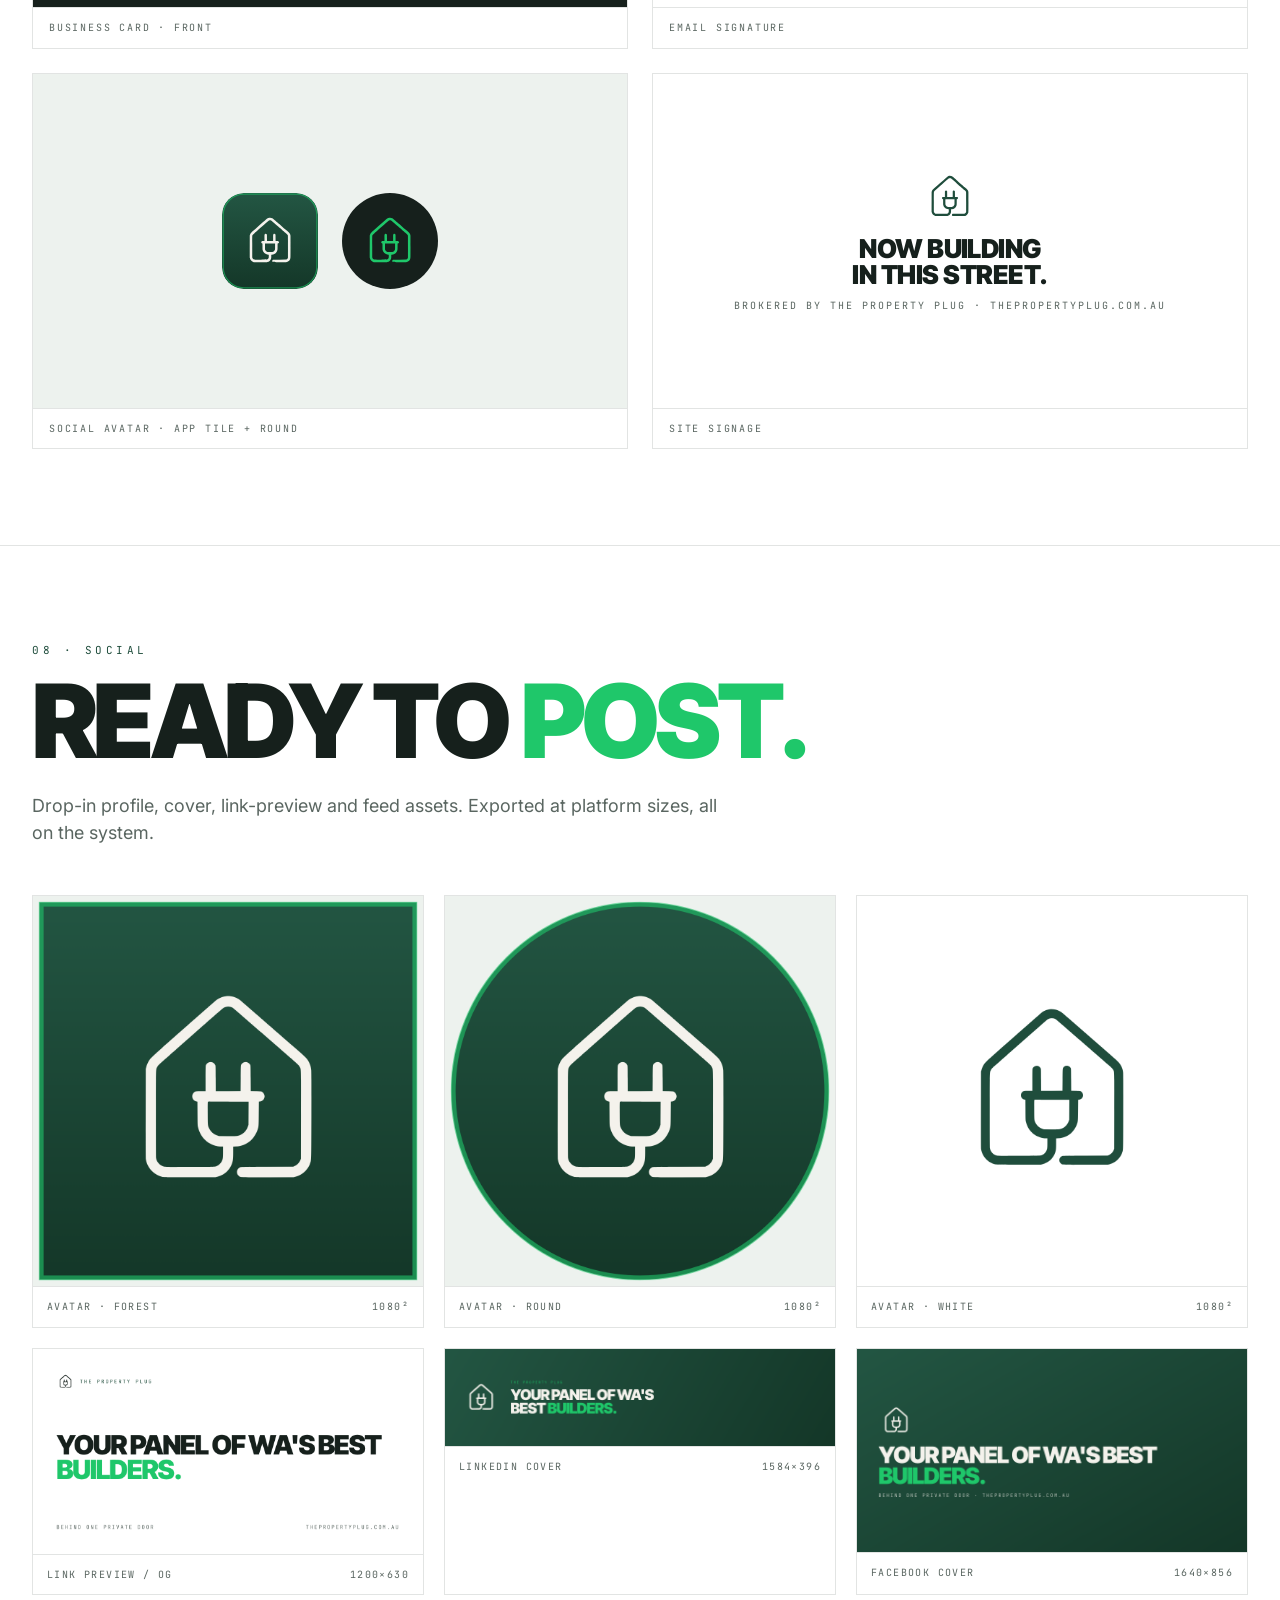
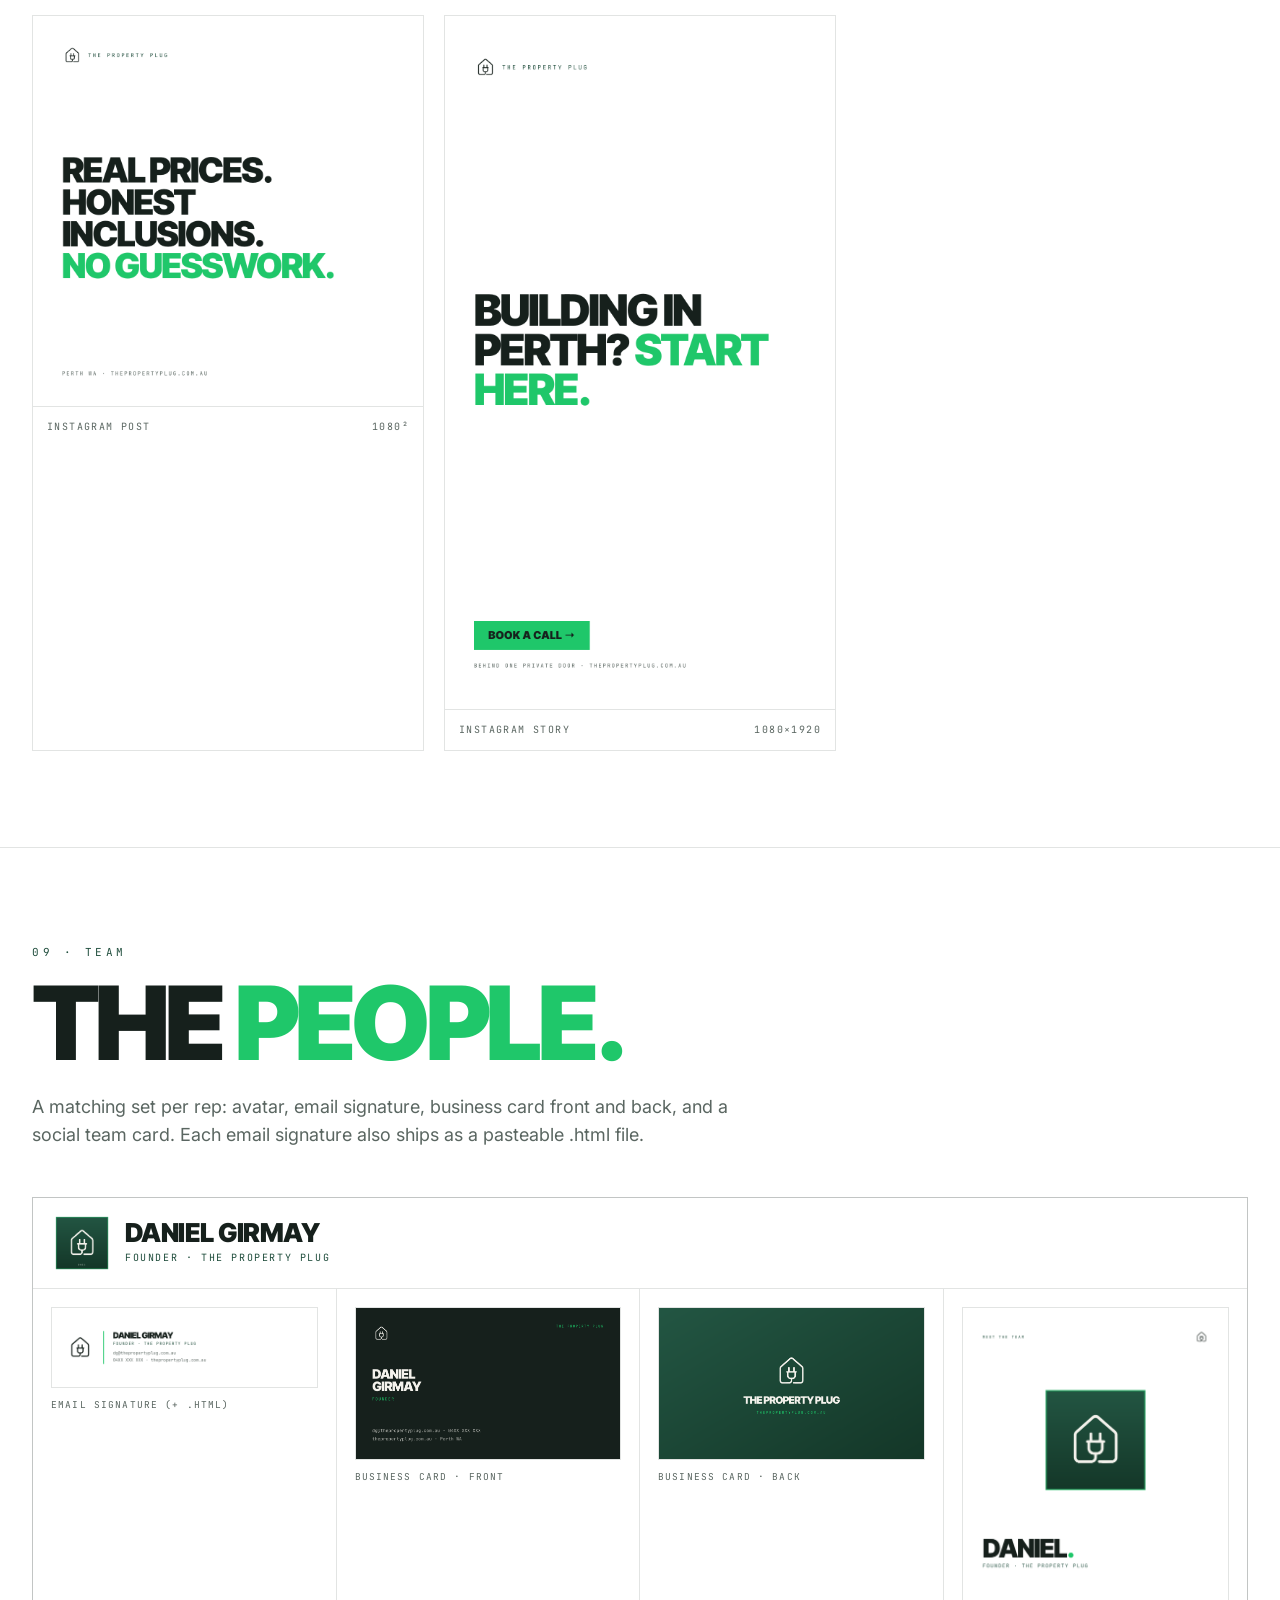
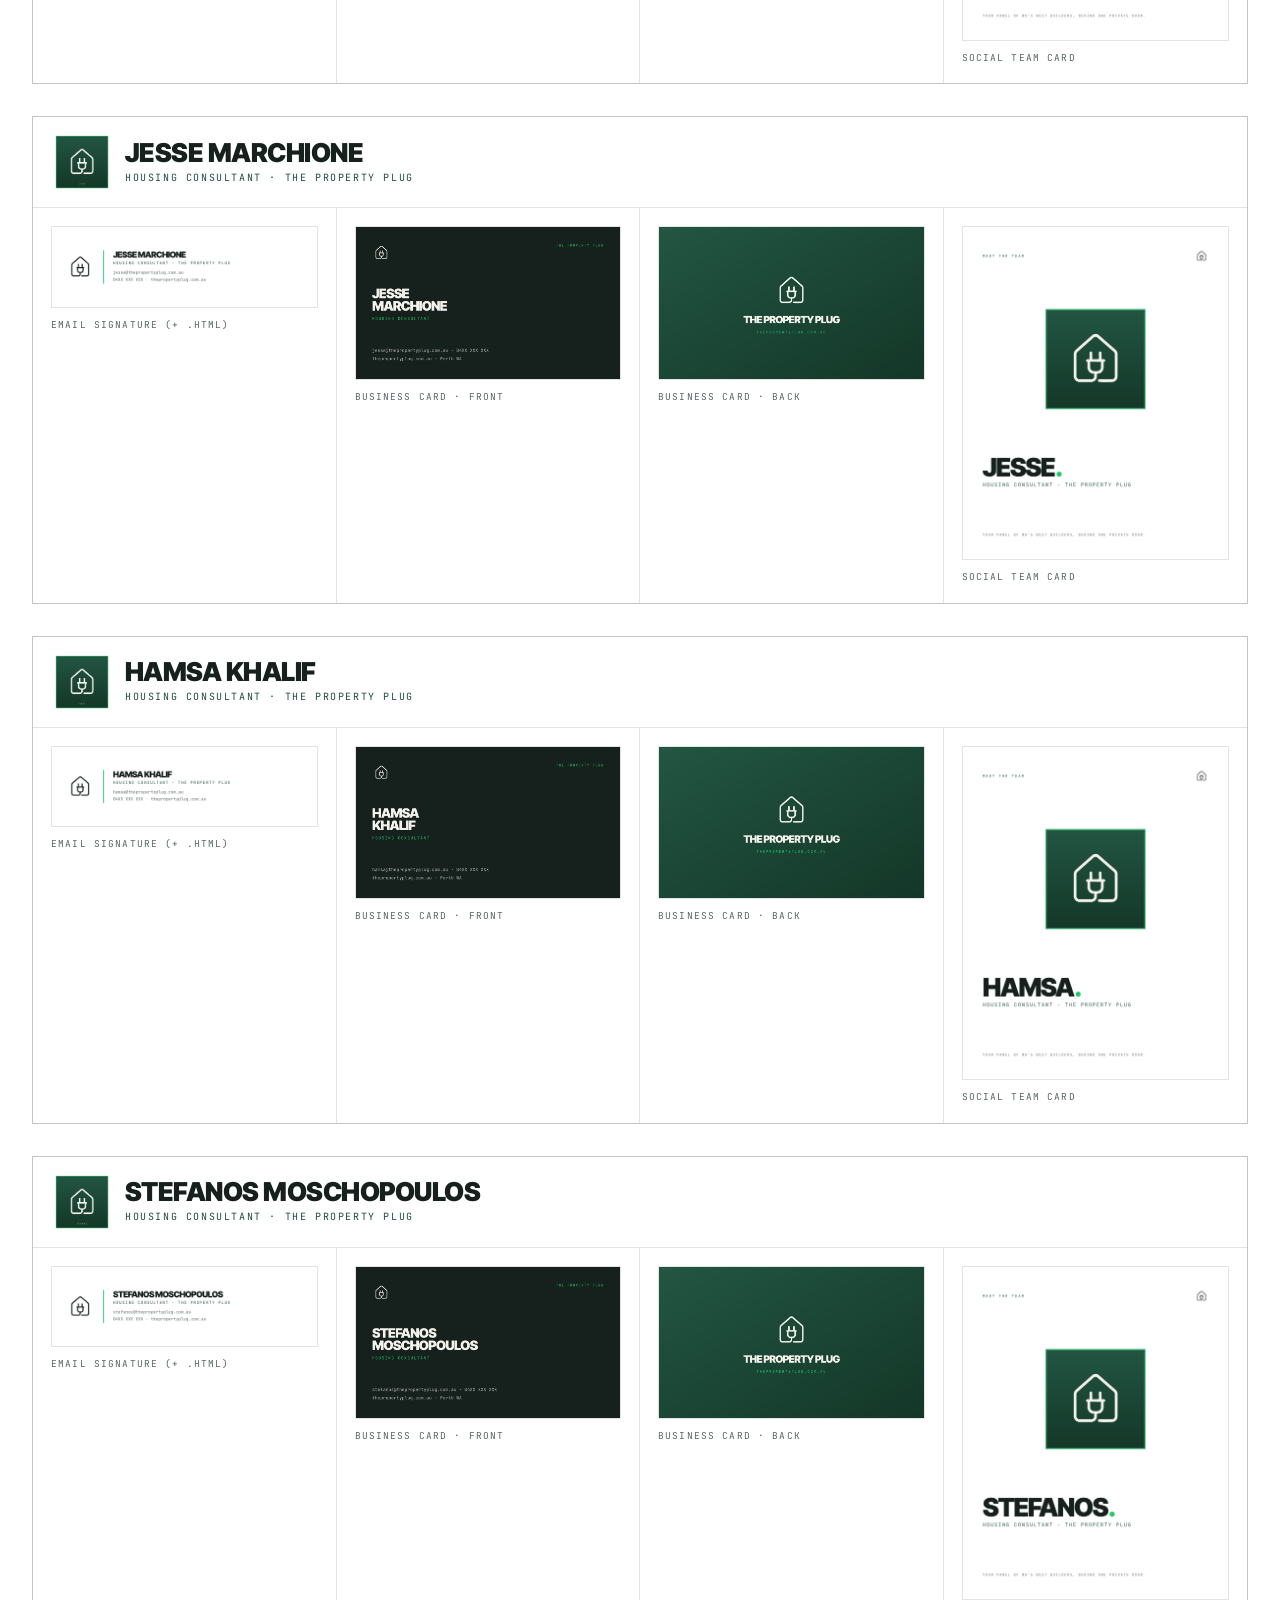
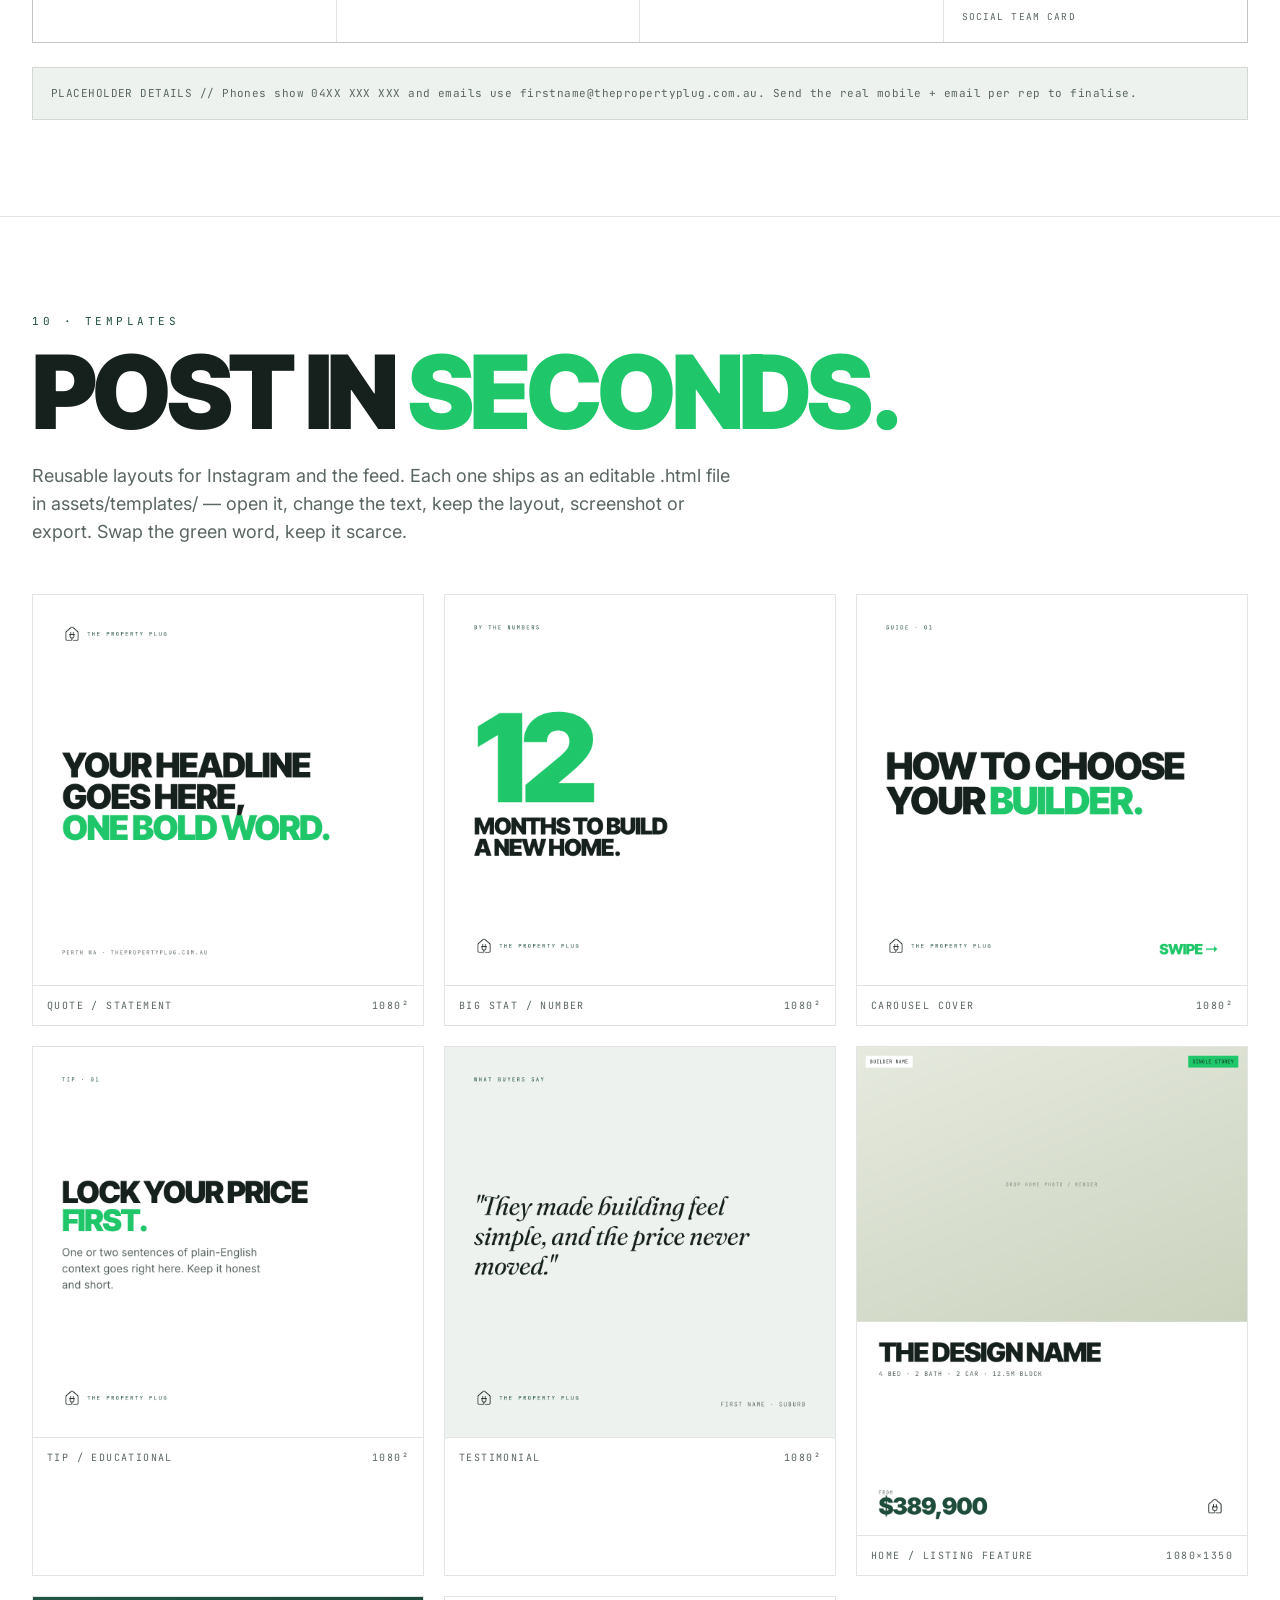
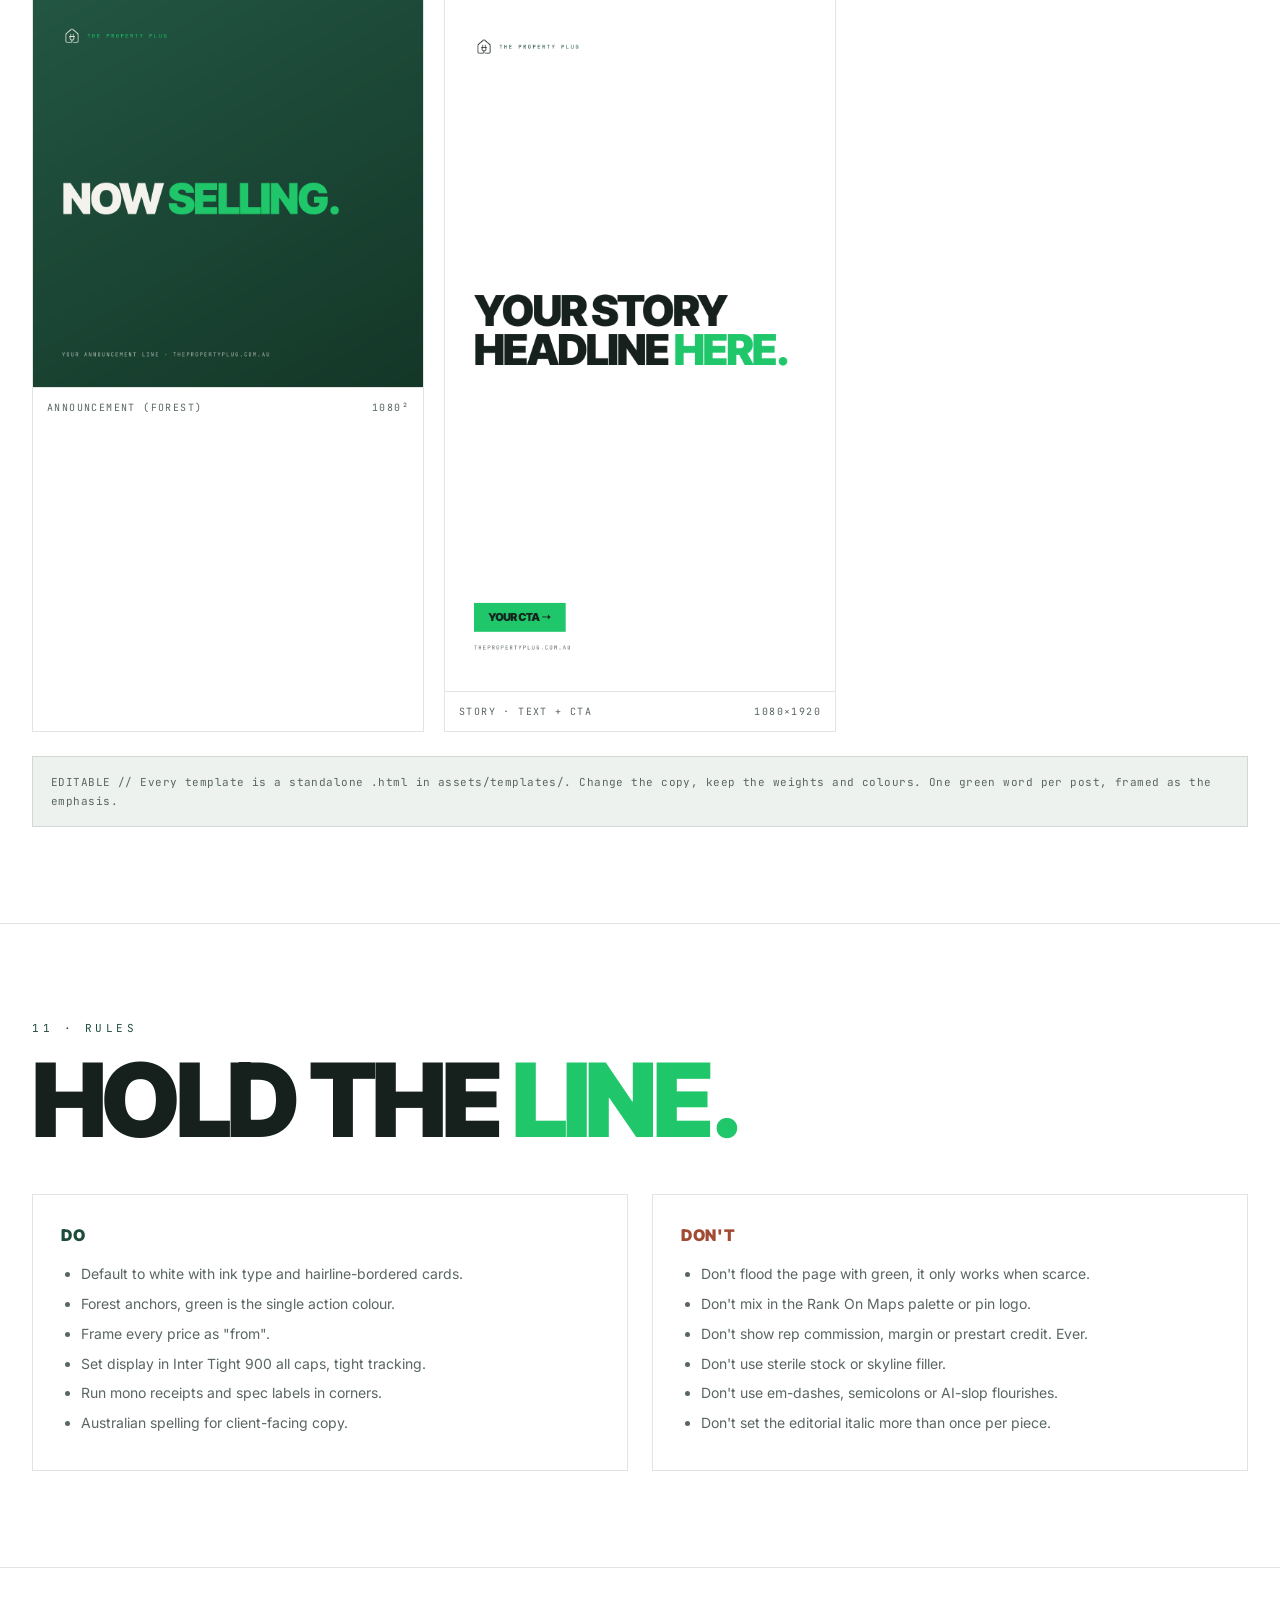
==== commit 85d830f5: "Fix rep names/role (Stefanos, Hamsa, Jesse · Housing Consultant); add IG/content templates Co-Author" ====
--- a/index.html
+++ b/index.html
@@ -205,7 +205,7 @@
 
 <nav class="nav"><div class="row">
   <div class="brand"><svg viewBox="0 0 1254 1254"><use href="#mark"/></svg><span>The Property Plug · Brand Kit</span></div>
-  <div class="links"><a href="#essence">Essence</a><a href="#logo">Logo</a><a href="#colour">Colour</a><a href="#type">Type</a><a href="#voice">Voice</a><a href="#components">Components</a><a href="#apps">Applications</a><a href="#social">Social</a><a href="#team">Team</a><a href="#assets">Assets</a></div>
+  <div class="links"><a href="#essence">Essence</a><a href="#logo">Logo</a><a href="#colour">Colour</a><a href="#type">Type</a><a href="#voice">Voice</a><a href="#components">Components</a><a href="#apps">Applications</a><a href="#social">Social</a><a href="#team">Team</a><a href="#templates">Templates</a><a href="#assets">Assets</a></div>
 </div></nav>
 
 <header class="hero"><div class="wrap">
@@ -436,7 +436,7 @@
     </div>
   </div>
 <div class="member">
-    <div class="hd"><img src="assets/team/jesse/avatar.png" alt="Jesse"><div><div class="nm">Jesse</div><div class="ro">Building Broker · The Property Plug</div></div></div>
+    <div class="hd"><img src="assets/team/jesse/avatar.png" alt="Jesse Marchione"><div><div class="nm">Jesse Marchione</div><div class="ro">Housing Consultant · The Property Plug</div></div></div>
     <div class="row">
       <div class="c"><img src="assets/team/jesse/email-signature.png" alt="Jesse signature"><span class="cap">Email signature (+ .html)</span></div>
       <div class="c"><img src="assets/team/jesse/business-card-front.png" alt="Jesse card front"><span class="cap">Business card · front</span></div>
@@ -445,29 +445,37 @@
     </div>
   </div>
 <div class="member">
-    <div class="hd"><img src="assets/team/hamza/avatar.png" alt="Hamza"><div><div class="nm">Hamza</div><div class="ro">Building Broker · The Property Plug</div></div></div>
+    <div class="hd"><img src="assets/team/hamsa/avatar.png" alt="Hamsa Khalif"><div><div class="nm">Hamsa Khalif</div><div class="ro">Housing Consultant · The Property Plug</div></div></div>
     <div class="row">
-      <div class="c"><img src="assets/team/hamza/email-signature.png" alt="Hamza signature"><span class="cap">Email signature (+ .html)</span></div>
-      <div class="c"><img src="assets/team/hamza/business-card-front.png" alt="Hamza card front"><span class="cap">Business card · front</span></div>
-      <div class="c"><img src="assets/team/hamza/business-card-back.png" alt="card back"><span class="cap">Business card · back</span></div>
-      <div class="c"><img src="assets/team/hamza/team-card.png" alt="Hamza team card"><span class="cap">Social team card</span></div>
+      <div class="c"><img src="assets/team/hamsa/email-signature.png" alt="Hamza signature"><span class="cap">Email signature (+ .html)</span></div>
+      <div class="c"><img src="assets/team/hamsa/business-card-front.png" alt="Hamza card front"><span class="cap">Business card · front</span></div>
+      <div class="c"><img src="assets/team/hamsa/business-card-back.png" alt="card back"><span class="cap">Business card · back</span></div>
+      <div class="c"><img src="assets/team/hamsa/team-card.png" alt="Hamza team card"><span class="cap">Social team card</span></div>
     </div>
   </div>
 <div class="member">
-    <div class="hd"><img src="assets/team/stefan/avatar.png" alt="Stefan"><div><div class="nm">Stefan</div><div class="ro">Building Broker · The Property Plug</div></div></div>
+    <div class="hd"><img src="assets/team/stefanos/avatar.png" alt="Stefanos Moschopoulos"><div><div class="nm">Stefanos Moschopoulos</div><div class="ro">Housing Consultant · The Property Plug</div></div></div>
     <div class="row">
-      <div class="c"><img src="assets/team/stefan/email-signature.png" alt="Stefan signature"><span class="cap">Email signature (+ .html)</span></div>
-      <div class="c"><img src="assets/team/stefan/business-card-front.png" alt="Stefan card front"><span class="cap">Business card · front</span></div>
-      <div class="c"><img src="assets/team/stefan/business-card-back.png" alt="card back"><span class="cap">Business card · back</span></div>
-      <div class="c"><img src="assets/team/stefan/team-card.png" alt="Stefan team card"><span class="cap">Social team card</span></div>
+      <div class="c"><img src="assets/team/stefanos/email-signature.png" alt="Stefan signature"><span class="cap">Email signature (+ .html)</span></div>
+      <div class="c"><img src="assets/team/stefanos/business-card-front.png" alt="Stefan card front"><span class="cap">Business card · front</span></div>
+      <div class="c"><img src="assets/team/stefanos/business-card-back.png" alt="card back"><span class="cap">Business card · back</span></div>
+      <div class="c"><img src="assets/team/stefanos/team-card.png" alt="Stefan team card"><span class="cap">Social team card</span></div>
     </div>
   </div>
 </div>
-  <div class="note">PLACEHOLDER DETAILS // Roles default to "Building Broker" and phones to 04XX XXX XXX. Emails use firstname@thepropertyplug.com.au. Send me the real role, email and mobile for each rep and I will re-render in one pass.</div>
+  <div class="note">PLACEHOLDER DETAILS // Phones show 04XX XXX XXX and emails use firstname@thepropertyplug.com.au. Send the real mobile + email per rep to finalise.</div>
+</div></section>
+
+<section id="templates"><div class="wrap">
+  <div class="kicker">10 · Templates</div>
+  <h2 class="h-section" style="margin-top:16px">Post in <span class="hl">seconds.</span></h2>
+  <p class="lead">Reusable layouts for Instagram and the feed. Each one ships as an editable .html file in assets/templates/ — open it, change the text, keep the layout, screenshot or export. Swap the green word, keep it scarce.</p>
+  <div class="aset"><div class="it"><div class="ph"><img src="assets/templates/post-quote.png" alt="Quote / statement" loading="lazy"></div><div class="cap"><span>Quote / statement</span><span>1080²</span></div></div><div class="it"><div class="ph"><img src="assets/templates/post-stat.png" alt="Big stat / number" loading="lazy"></div><div class="cap"><span>Big stat / number</span><span>1080²</span></div></div><div class="it"><div class="ph"><img src="assets/templates/post-carousel-cover.png" alt="Carousel cover" loading="lazy"></div><div class="cap"><span>Carousel cover</span><span>1080²</span></div></div><div class="it"><div class="ph"><img src="assets/templates/post-tip.png" alt="Tip / educational" loading="lazy"></div><div class="cap"><span>Tip / educational</span><span>1080²</span></div></div><div class="it"><div class="ph"><img src="assets/templates/post-testimonial.png" alt="Testimonial" loading="lazy"></div><div class="cap"><span>Testimonial</span><span>1080²</span></div></div><div class="it"><div class="ph"><img src="assets/templates/post-listing.png" alt="Home / listing feature" loading="lazy"></div><div class="cap"><span>Home / listing feature</span><span>1080×1350</span></div></div><div class="it"><div class="ph"><img src="assets/templates/post-announcement.png" alt="Announcement (forest)" loading="lazy"></div><div class="cap"><span>Announcement (forest)</span><span>1080²</span></div></div><div class="it"><div class="ph"><img src="assets/templates/story-text.png" alt="Story · text + CTA" loading="lazy"></div><div class="cap"><span>Story · text + CTA</span><span>1080×1920</span></div></div></div>
+  <div class="note">EDITABLE // Every template is a standalone .html in assets/templates/. Change the copy, keep the weights and colours. One green word per post, framed as the emphasis.</div>
 </div></section>
 
 <section id="rules"><div class="wrap">
-  <div class="kicker">10 · Rules</div>
+  <div class="kicker">11 · Rules</div>
   <h2 class="h-section" style="margin-top:16px">Hold the <span class="hl">line.</span></h2>
   <div class="dd">
     <div class="rc do"><h4>Do</h4><ul><li>Default to white with ink type and hairline-bordered cards.</li><li>Forest anchors, green is the single action colour.</li><li>Frame every price as "from".</li><li>Set display in Inter Tight 900 all caps, tight tracking.</li><li>Run mono receipts and spec labels in corners.</li><li>Australian spelling for client-facing copy.</li></ul></div>
@@ -476,7 +484,7 @@
 </div></section>
 
 <section id="assets"><div class="wrap">
-  <div class="kicker">11 · Assets</div>
+  <div class="kicker">12 · Assets</div>
   <h2 class="h-section" style="margin-top:16px">Grab the <span class="hl">files.</span></h2>
   <p class="lead">Everything lives in the source kit. SVG for anything scalable, PNG for quick drops, tokens for builds.</p>
   <div class="assets">
@@ -486,7 +494,7 @@
     <div class="a"><span class="k">Favicon + Apple touch icon</span><span class="v">logo/favicon-32.png · apple-touch-icon.png</span></div>
     <div class="a"><span class="k">CSS variables + components</span><span class="v">tokens.css</span></div>
     <div class="a"><span class="k">Machine-readable tokens</span><span class="v">tokens.json</span></div>
-    <div class="a"><span class="k">Social pack (avatars, covers, OG, post, story)</span><span class="v">assets/social/</span></div><div class="a"><span class="k">Team packs (avatar, signature, cards, team card)</span><span class="v">assets/team/{daniel,jesse,hamza,stefan}/</span></div><div class="a"><span class="k">Pasteable HTML email signatures</span><span class="v">assets/team/*/email-signature.html</span></div><div class="a"><span class="k">This guidelines page</span><span class="v">brand.html</span></div>
+    <div class="a"><span class="k">Social pack (avatars, covers, OG, post, story)</span><span class="v">assets/social/</span></div><div class="a"><span class="k">Team packs (avatar, signature, cards, team card)</span><span class="v">assets/team/{daniel,jesse,hamsa,stefanos}/</span></div><div class="a"><span class="k">Pasteable HTML email signatures</span><span class="v">assets/team/*/email-signature.html</span></div><div class="a"><span class="k">Editable IG / content templates (8)</span><span class="v">assets/templates/*.html + .png</span></div><div class="a"><span class="k">This guidelines page</span><span class="v">brand.html</span></div>
   </div>
 </div></section>
 
